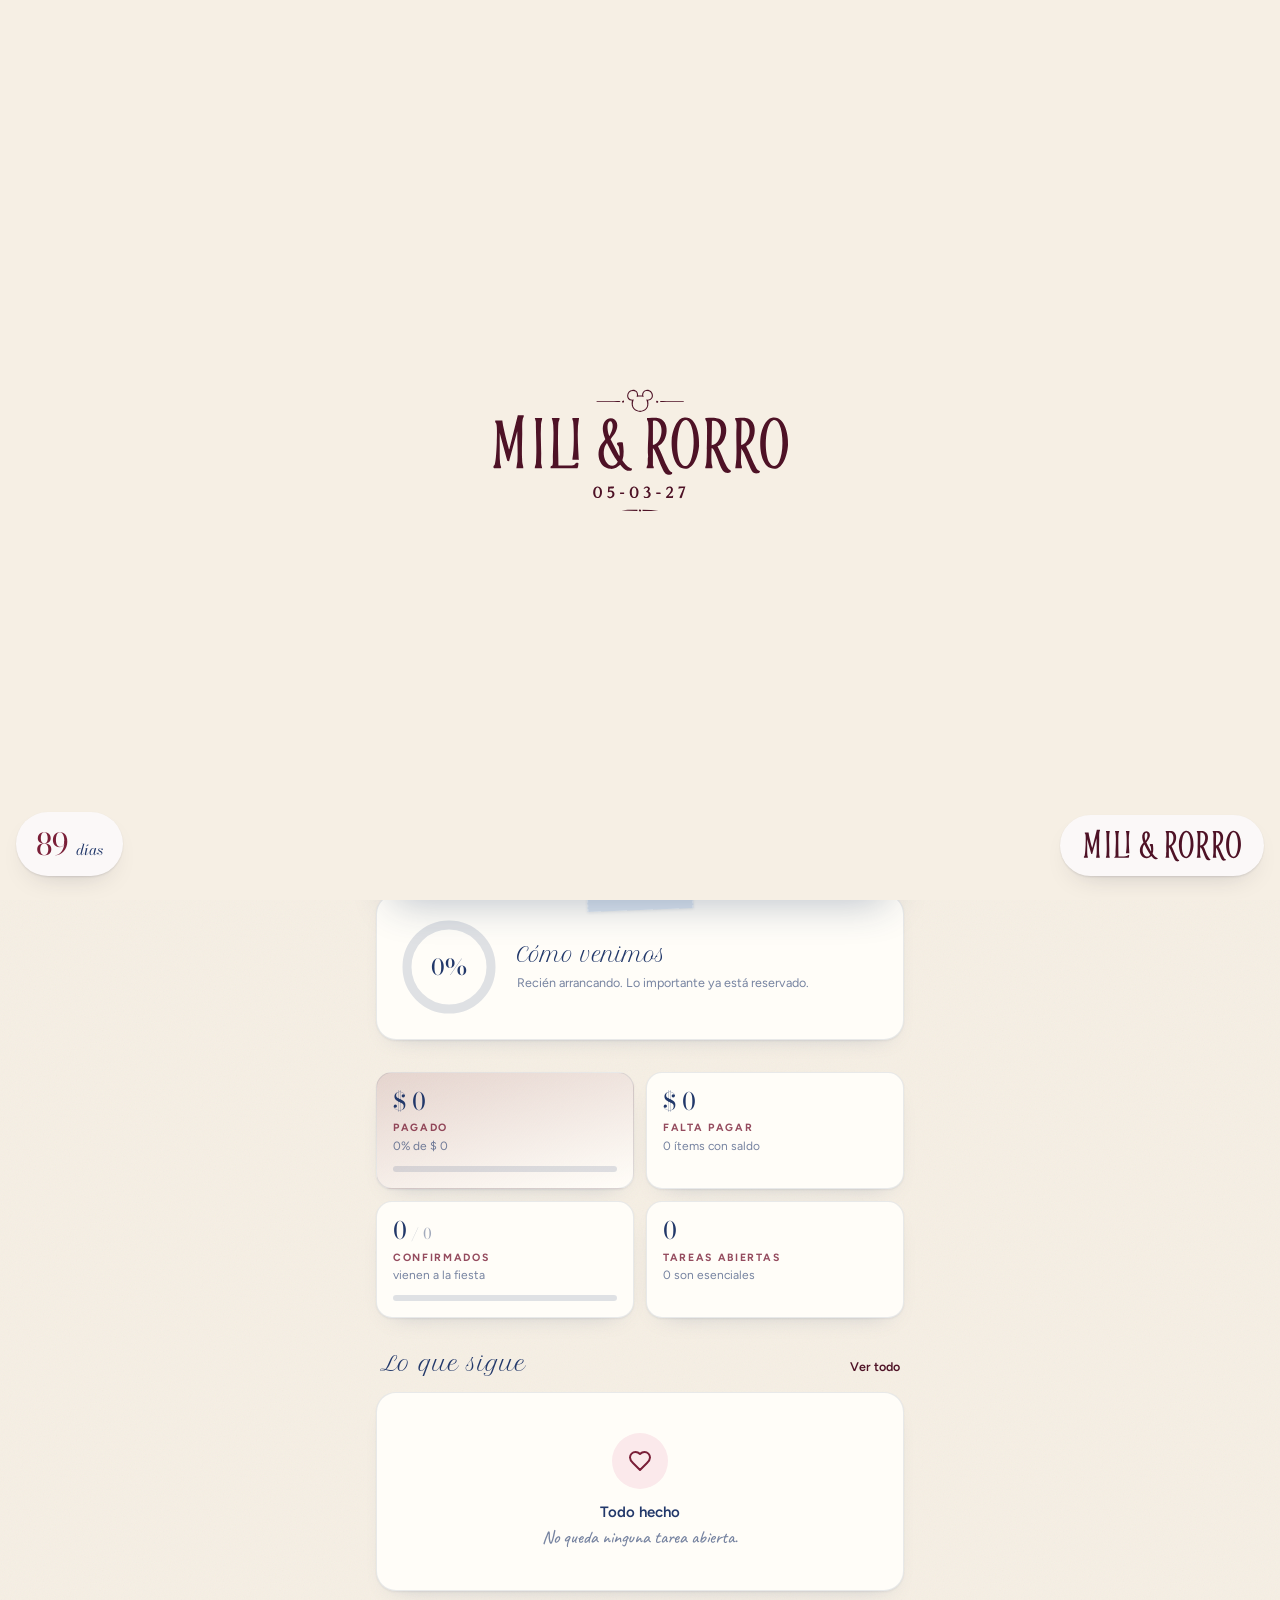
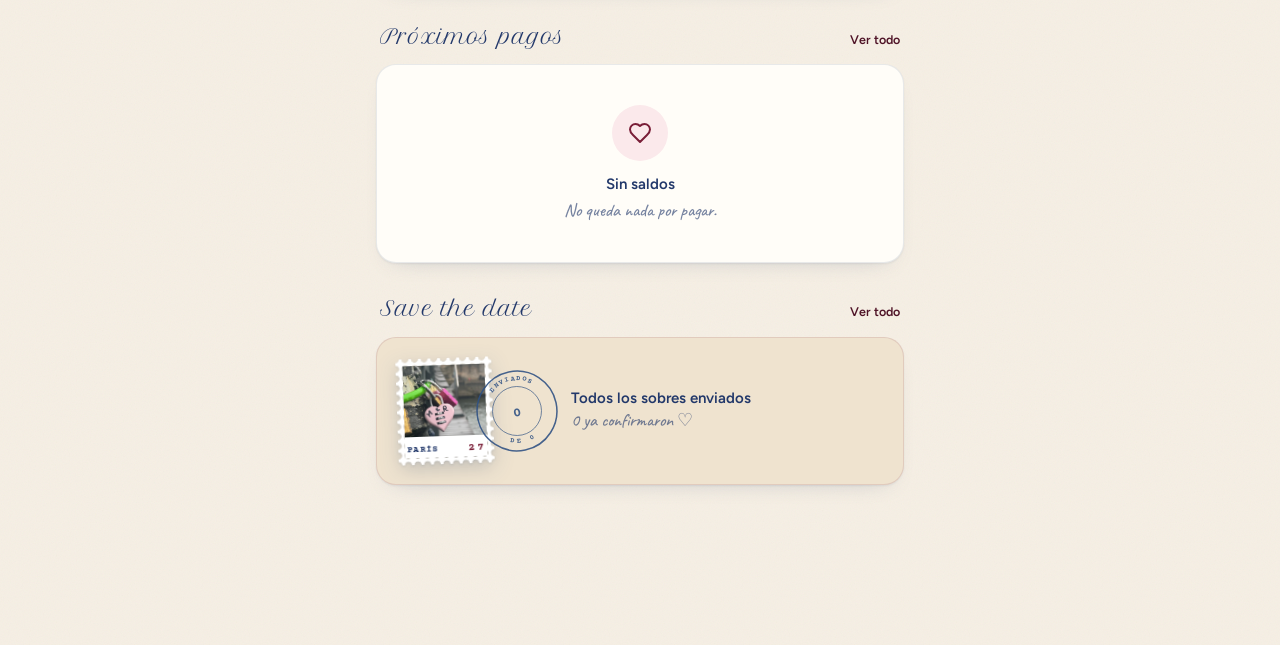
==== index.html @ ecfda212 "Rediseño con el design system "Par Avion" y plan de pagos más claro Diseño: - Una sola hoja de estil" ====
<!DOCTYPE html>
<html lang="es-AR">
<head>
<meta charset="utf-8">
<meta name="viewport" content="width=device-width, initial-scale=1, viewport-fit=cover, maximum-scale=1, user-scalable=no">
<link rel="icon" href="icon.svg" type="image/svg+xml">
<meta name="ext-resource-dependency" content="icon-180.png" data-resource-id="icon180" />
<meta name="ext-resource-dependency" content="icon-192.png" data-resource-id="icon192" />
<meta name="ext-resource-dependency" content="icon-512.png" data-resource-id="icon512" />
<script>/* iOS ignora los data URI en apple-touch-icon: lo enlazamos como archivo real */
(function(){
  var R=(window.__resources||{});
  [R.icon180||'icon-180.png',R.icon192||'icon-192.png',R.icon512||'icon-512.png'].forEach(function(f,i){
    var l=document.createElement('link');
    l.rel='apple-touch-icon';
    if(i)l.setAttribute('sizes',i===1?'192x192':'512x512');else l.setAttribute('sizes','180x180');
    l.href=f;
    document.head.appendChild(l);
  });
})();</script>
<link rel="manifest" href='data:application/manifest+json,%7B%22name%22%3A%22Mili%20y%20Rorro%22%2C%22short_name%22%3A%22Mili%20y%20Rorro%22%2C%22display%22%3A%22standalone%22%2C%22background_color%22%3A%22%23f6efe4%22%2C%22theme_color%22%3A%22%23f6efe4%22%2C%22start_url%22%3A%22.%2F%22%2C%22icons%22%3A%5B%7B%22src%22%3A%22icon-192.png%22%2C%22sizes%22%3A%22192x192%22%2C%22type%22%3A%22image%2Fpng%22%7D%2C%7B%22src%22%3A%22icon-512.png%22%2C%22sizes%22%3A%22512x512%22%2C%22type%22%3A%22image%2Fpng%22%7D%2C%7B%22src%22%3A%22icon-512.png%22%2C%22sizes%22%3A%22512x512%22%2C%22type%22%3A%22image%2Fpng%22%2C%22purpose%22%3A%22maskable%22%7D%5D%7D'>
<meta name="apple-mobile-web-app-capable" content="yes">
<meta name="apple-mobile-web-app-status-bar-style" content="default">
<meta name="apple-mobile-web-app-title" content="Mili y Rorro">
<script defer src="vendor/firebase-app-compat.js"></script>
<script defer src="vendor/firebase-auth-compat.js"></script>
<script defer src="vendor/firebase-firestore-compat.js"></script>
<meta name="theme-color" content="#f6efe4">
<link rel="preconnect" href="https://fonts.googleapis.com">
<link rel="preconnect" href="https://fonts.gstatic.com" crossorigin>
<link href="https://fonts.googleapis.com/css2?family=Bodoni+Moda:ital,opsz,wght@0,6..96,400..800;1,6..96,400..700&family=Caveat:wght@500;600;700&family=Courier+Prime:ital,wght@0,400;0,700;1,400&family=Figtree:wght@400;500;600;700;800&family=Petit+Formal+Script&display=swap" rel="stylesheet">
<template id="__bundler_thumbnail" data-bg-color="#7a1f38">
  <svg viewBox="0 0 512 512" xmlns="http://www.w3.org/2000/svg"><circle cx="256" cy="256" r="256" fill="#7a1f38"/><text x="256" y="300" font-family="Georgia,serif" font-size="150" fill="#f3edef" text-anchor="middle">M&amp;R</text></svg>
</template>
<title>Mili &amp; Rorro · 05-03-27</title>
<style>
/* ═══════════ Mili & Rorro · design system "Par Avion" ═══════════
   Tokens tal cual del design system (tokens/colors, typography, spacing, textures). */
:root{
  --vino-950:#33091a;--vino-900:#4e1226;--vino-800:#651a30;--vino-700:#7a1f38;--vino-600:#8f3049;--vino-500:#9e4a63;--vino-300:#c98a9b;--vino-100:#f1dde2;
  --tinta-950:#101c38;--tinta-900:#182a52;--tinta-800:#22386a;--tinta-700:#2f5183;--tinta-600:#3d5c96;--tinta-400:#6f86b3;
  --celeste-500:#8ea7c8;--celeste-400:#a9bdd8;--celeste-300:#cddcec;--celeste-100:#eaf1f9;
  --rubor-500:#d9919d;--rubor-400:#e6aab3;--rubor-300:#f0c8cd;--rubor-100:#fbe9eb;
  --papel-0:#ffffff;--papel-50:#fffdf8;--papel-100:#fdf6e9;--papel-200:#f6efe4;--papel-300:#f2e9db;--papel-400:#e8dcc8;--papel-600:#cbb99c;
  --ink-100:#22386a;--ink-80:rgba(34,56,106,.82);--ink-60:rgba(34,56,106,.62);--ink-40:rgba(34,56,106,.42);
  --ink-14:rgba(34,56,106,.14);--ink-08:rgba(34,56,106,.08);--ink-04:rgba(34,56,106,.04);
  --vino-a12:rgba(122,31,56,.12);--vino-a20:rgba(122,31,56,.20);--vino-a30:rgba(122,31,56,.30);

  --bg-app:var(--papel-200);--surface-card:var(--papel-50);--surface-sunken:var(--papel-300);--surface-paper:var(--papel-100);--surface-envelope:#efe3cf;
  --text-strong:var(--ink-100);--text-body:var(--ink-80);--text-muted:var(--ink-60);--text-faint:var(--ink-40);
  --border-hair:var(--ink-08);--border-soft:var(--ink-14);--border-card:rgba(31,58,99,.10);
  --accent:var(--vino-700);--accent-press:var(--vino-800);--accent-ink:var(--vino-900);--accent-soft:var(--vino-a12);--accent-line:var(--vino-a30);
  --focus-ring:0 0 0 3px var(--vino-a20);
  --status-done:var(--tinta-600);--status-done-soft:rgba(61,92,150,.14);
  --status-warn:var(--vino-500);--status-warn-soft:var(--rubor-100);
  --mili:var(--vino-700);--mili-soft:var(--rubor-100);--ro:var(--tinta-700);--ro-soft:var(--celeste-100);
  --tape-blue:rgba(205,220,236,.72);--tape-pink:rgba(240,200,205,.72);

  --font-display:'Bodoni Moda','Playfair Display',Georgia,serif;
  --font-script:'Petit Formal Script','Bodoni Moda',serif;
  --font-hand:'Caveat','Segoe Script',cursive;
  --font-sans:'Figtree',-apple-system,BlinkMacSystemFont,'Segoe UI',sans-serif;
  --font-post:'Courier Prime','Courier New',ui-monospace,monospace;
  --fs-label:10.5px;--ls-label:.16em;

  --radius-md:14px;--radius-lg:20px;--radius-sheet:28px;
  --shadow-card:0 1px 2px rgba(31,58,99,.07),0 10px 24px -18px rgba(31,58,99,.35);
  --shadow-lift:0 8px 24px rgba(31,58,99,.12);
  --shadow-sheet:0 16px 40px -14px rgba(31,58,99,.32);
  --shadow-cta:0 6px 16px -10px rgba(122,31,56,.8);
  --shadow-seal:inset 0 -3px 6px rgba(0,0,0,.28),inset 0 3px 5px rgba(255,255,255,.18),0 4px 10px -3px rgba(51,9,26,.55);
  --ease-out:cubic-bezier(.2,.8,.3,1);--ease-sheet:cubic-bezier(.2,.9,.3,1);--ease-stamp:cubic-bezier(.3,1.6,.5,1);
  --blur-bar:saturate(180%) blur(14px);
  --nav:64px;

  --tex-grain:url("[data-uri]");
  --tex-airmail:repeating-linear-gradient(-45deg,var(--vino-700) 0 9px,transparent 9px 16px,var(--tinta-800) 16px 25px,transparent 25px 32px);
  --mask-perf:radial-gradient(circle at 5px 5px,transparent 3.3px,#000 3.7px) -5px -5px/10px 10px round,linear-gradient(#000 0 0) content-box;
  --mask-ticket:radial-gradient(circle at 0 50%,transparent 10px,#000 10.5px) left/51% 100% no-repeat,radial-gradient(circle at 100% 50%,transparent 10px,#000 10.5px) right/51% 100% no-repeat;
  --tex-ruled:repeating-linear-gradient(180deg,transparent 0 27px,rgba(47,81,131,.12) 27px 28px);
}

/* ── Base ── */
*{box-sizing:border-box;-webkit-tap-highlight-color:transparent}
html{-webkit-text-size-adjust:100%;touch-action:manipulation}
body{margin:0;background:var(--bg-app) var(--tex-grain);color:var(--text-strong);font:400 15px/1.47 var(--font-sans);-webkit-font-smoothing:antialiased;overscroll-behavior-y:none}
button,input,select,textarea{font:inherit;color:inherit}
button{border:0;background:none;cursor:pointer;padding:0}
input,select,textarea{-webkit-appearance:none;appearance:none}
input[type=search]::-webkit-search-decoration{-webkit-appearance:none}
a{color:var(--accent-ink);text-decoration-color:var(--accent-line);text-underline-offset:3px}
::selection{background:var(--rubor-300)}
h1,h2,h3{margin:0;font-weight:400}
@keyframes mr-rise{from{opacity:0;transform:translateY(8px)}}
@keyframes mr-pulse{50%{opacity:.25}}
@keyframes mr-stamp-in{0%{opacity:0;transform:scale(1.35) rotate(var(--rot,-8deg))}60%{opacity:1;transform:scale(.94) rotate(var(--rot,-8deg))}100%{opacity:1;transform:scale(1) rotate(var(--rot,-8deg))}}

/* ── Tipografía ── */
.t-title{font:400 21px/1.3 var(--font-script);color:var(--text-strong)}
.t-hero{font:400 40px/1.02 var(--font-display);font-variant-numeric:lining-nums tabular-nums}
.t-num{font:400 26px/1.1 var(--font-display);font-variant-numeric:lining-nums tabular-nums}
.t-cap{font-size:12.5px;line-height:1.45}
.t-hand{font:500 18px/1.3 var(--font-hand);color:var(--text-muted)}
.t-post{font:700 11px/1 var(--font-post);letter-spacing:.18em;text-transform:uppercase}
.muted{color:var(--text-muted)}
.muted2{color:var(--text-faint)}
.upper,.f > label{display:block;font:700 var(--fs-label)/1 var(--font-sans);letter-spacing:var(--ls-label);text-transform:uppercase;color:var(--accent);opacity:.8}

/* ── Barra superior ── */
header.top{position:sticky;top:0;z-index:30;background:rgba(246,239,228,.9);backdrop-filter:var(--blur-bar);-webkit-backdrop-filter:var(--blur-bar);border-bottom:1px solid var(--border-hair);padding-top:env(safe-area-inset-top)}
.top-in{display:flex;align-items:center;gap:10px;padding:10px 16px;max-width:560px;margin:0 auto;min-height:56px}
.mk{width:104px;height:22px;flex:none;color:var(--text-strong)}
.top-sub{font:700 10.5px/1 var(--font-post);letter-spacing:.14em;color:var(--text-faint);white-space:nowrap}
.cur{margin-left:auto;height:34px;padding:0 12px;border-radius:999px;background:var(--accent);color:#fff;font:700 12px/1 var(--font-sans);letter-spacing:.04em;white-space:nowrap;flex:none;transition:transform .15s ease}
.cur:active{transform:scale(.94)}
.sync{display:inline-flex;align-items:center;gap:7px;height:34px;padding:0 12px;border-radius:999px;border:1px solid var(--border-soft);background:var(--surface-card);font:500 12.5px/1 var(--font-sans);color:var(--text-muted);white-space:nowrap;flex:none}
.sync .dot{width:7px;height:7px;border-radius:50%;background:var(--text-faint);flex:none}
.sync .dot.on{background:var(--tinta-600)}.sync .dot.err{background:var(--vino-500)}
.sync .dot.busy{background:var(--accent);animation:mr-pulse 1.1s infinite}
@media(max-width:369px){.top-sub{display:none}}

/* ── Layout ── */
main{padding:16px 16px calc(var(--nav) + 96px + env(safe-area-inset-bottom));max-width:560px;margin:0 auto}
.screen{display:none}
.screen.on{display:block;animation:mr-rise .22s var(--ease-out)}
.sec{margin-top:32px}
.sec:first-child{margin-top:0}
.colgap{margin-top:32px}
.sec-h{display:flex;align-items:baseline;gap:12px;margin:0 4px 12px}
.sec-h .more{margin-left:auto;font:600 12.5px/1 var(--font-sans);color:var(--accent-ink);padding:6px 0}
.grid2{display:grid;grid-template-columns:1fr 1fr;gap:12px}
.stack{display:flex;flex-direction:column;gap:16px}

/* ── Barra de pestañas ── */
nav.bar{position:fixed;left:0;right:0;bottom:0;z-index:40;transform:translateZ(0);background:rgba(246,239,228,.94);backdrop-filter:var(--blur-bar);-webkit-backdrop-filter:var(--blur-bar);border-top:1px solid rgba(31,58,99,.09);padding-bottom:env(safe-area-inset-bottom)}
.bar-in{display:flex;max-width:560px;margin:0 auto}
.bar button{flex:1;height:var(--nav);display:flex;flex-direction:column;align-items:center;justify-content:center;gap:3px;position:relative;color:var(--text-faint);font:600 10.5px/1 var(--font-sans);letter-spacing:.04em;transition:color .18s}
.bar button svg{width:22px;height:22px;stroke-width:1.9}
.bar button.on{color:var(--accent)}
.bar button.on svg{stroke-width:2.2}
.bar button.on:before{content:"";position:absolute;top:0;left:50%;width:22px;height:3px;border-radius:0 0 3px 3px;transform:translateX(-50%);background:var(--accent)}
.bar .badge{position:absolute;top:8px;left:calc(50% + 8px);min-width:17px;height:17px;padding:0 4px;border-radius:999px;background:var(--accent);color:#fff;font:700 10px/17px var(--font-sans);letter-spacing:0;text-align:center}

/* ── Superficies ── */
.card{position:relative;background:var(--surface-card);border:1px solid var(--border-card);border-radius:var(--radius-lg);box-shadow:var(--shadow-card)}
.card.envelope{background:var(--surface-envelope);border-color:rgba(122,31,56,.12)}
.pad{padding:24px}.pad-s{padding:16px}
.tape:before{content:"";position:absolute;z-index:2;top:-11px;left:50%;width:104px;height:26px;transform:translateX(-50%) rotate(-2.2deg);background:var(--tape-blue);border-left:1px dashed rgba(255,255,255,.6);border-right:1px dashed rgba(255,255,255,.6);box-shadow:0 1px 3px rgba(31,58,99,.10)}
.tape.pink:before{background:var(--tape-pink)}

/* Borde Par Avion: una sola vez por pantalla, en lo que "se manda" */
.airmail{border-radius:18px;padding:7px;background:var(--tex-airmail),var(--papel-50);box-shadow:var(--shadow-card)}
.airmail > .in{border-radius:11px;background:var(--surface-card);overflow:hidden}

/* ── Hero del Inicio ── */
.hero{padding:26px 20px 22px;text-align:center;background:radial-gradient(closest-side at 50% 0%,rgba(240,200,205,.5),transparent)}
.logo{width:88%;max-width:320px;display:block;margin:0 auto;color:var(--text-strong)}
.cd{margin-top:20px;display:flex;align-items:baseline;justify-content:center;gap:10px}
.cd b{font:400 64px/.92 var(--font-display);color:var(--accent);font-variant-numeric:lining-nums tabular-nums;letter-spacing:-.01em}
.cd .u{display:flex;flex-direction:column;gap:2px;text-align:left}
.cd .u i{font:italic 400 22px/1 var(--font-display);color:var(--text-strong)}
.cd .u span{font:400 13px/1.2 var(--font-sans);color:var(--text-muted)}
.hero .when{margin-top:10px;font:500 17px/1.3 var(--font-hand);color:var(--text-muted)}

/* ── Fotos ── */
.polaroid{margin:0;background:#fff;border:1px solid var(--border-card);border-radius:var(--radius-lg);box-shadow:var(--shadow-lift);padding:10px 10px 0;transform:rotate(-1.2deg)}
.polaroid img{display:block;width:100%;aspect-ratio:4/3;object-fit:cover;object-position:26% 42%;border-radius:12px;filter:saturate(.88) contrast(.97);background:var(--papel-100)}
.polaroid figcaption{font:500 17px/1.25 var(--font-hand);color:var(--text-muted);text-align:center;padding:10px 8px 13px}
.polaroid.full{transform:rotate(-1.6deg)}
.polaroid.full img{aspect-ratio:3/4;object-position:center}
.polaroid.full figcaption{font-size:15px;padding:8px 6px 10px}
.photostat{position:relative;border-radius:var(--radius-lg);overflow:hidden;min-height:220px;display:flex;box-shadow:var(--shadow-lift);border:1px solid var(--border-card)}
.photostat img{position:absolute;inset:0;width:100%;height:100%;object-fit:cover;object-position:28% 62%;filter:saturate(.9)}
.photostat:before{content:"";position:absolute;inset:0;background:radial-gradient(120% 95% at 100% 82%,rgba(12,16,28,.6) 0%,rgba(12,16,28,.3) 42%,rgba(12,16,28,0) 72%),linear-gradient(100deg,rgba(20,26,40,0) 26%,rgba(20,26,40,.42) 46%,rgba(20,26,40,.76) 68%,rgba(20,26,40,.88) 100%)}
.photostat .ov{position:relative;margin-left:auto;width:min(60%,270px);padding:20px 18px;align-self:flex-end;text-align:right;color:#fff;text-shadow:0 1px 8px rgba(0,0,0,.45)}
.photostat .ov .upper{color:rgba(255,255,255,.82);opacity:1}
.photostat .ov .v{font:400 34px/1.05 var(--font-display);margin-top:6px;font-variant-numeric:lining-nums tabular-nums}
.photostat .ov .s{font:400 12.5px/1.35 var(--font-sans);color:rgba(255,255,255,.9);margin-top:3px}
.photostat .meter{background:rgba(255,255,255,.28)}
.photostat .meter i{background:#fff}
.photostat.tall{min-height:300px}
.photostat.tall img{object-position:34% 62%}

/* Estampilla: foto con perforado */
.stamp{margin:0;display:inline-block;transform:rotate(var(--tilt,-2deg));filter:drop-shadow(0 1px 1px rgba(31,58,99,.10)) drop-shadow(0 6px 10px rgba(31,58,99,.22))}
.stamp > div{background:var(--papel-0);padding:7px;-webkit-mask:var(--mask-perf);mask:var(--mask-perf)}
.stamp .ph{background:var(--papel-300) center/cover no-repeat;display:flex;align-items:center;justify-content:center;color:var(--text-faint)}
.stamp figcaption{display:flex;justify-content:space-between;align-items:baseline;gap:6px;padding:7px 2px 3px;font:700 9px/1 var(--font-post);letter-spacing:.14em;text-transform:uppercase;color:var(--tinta-800)}
.stamp figcaption span{overflow:hidden;text-overflow:ellipsis;white-space:nowrap}
.stamp figcaption b{color:var(--accent);font-size:11px}

/* Matasellos */
.pmark{display:block;opacity:.88;transform:rotate(var(--rot,-12deg))}
.pmark text{font-family:var(--font-post);font-weight:700}
.rsvp{width:44px;height:44px;flex:none;display:flex;align-items:center;justify-content:center;border-radius:999px}
.rsvp .pmark{width:44px;height:44px}
.rsvp.off .pmark{opacity:.3}
.rsvp.on .pmark{animation:mr-stamp-in .42s var(--ease-stamp) both}
.rsvp.still .pmark{animation:none}

/* Lacre */
.seal{width:42px;height:42px;flex:none;border-radius:47% 53% 50% 50%/52% 47% 53% 48%;background:radial-gradient(circle at 36% 30%,var(--vino-600),var(--vino-800) 58%,var(--vino-950));box-shadow:var(--shadow-seal);display:flex;align-items:center;justify-content:center;position:relative;transform:rotate(-6deg);--rot:-6deg;animation:mr-stamp-in .42s var(--ease-stamp) both}
.seal:before{content:"";position:absolute;inset:5px;border-radius:50%;border:1.5px solid rgba(255,255,255,.16);box-shadow:inset 0 1px 2px rgba(0,0,0,.25)}
.seal span{position:relative;font:italic 500 13px/1 var(--font-display);color:rgba(255,240,240,.9);text-shadow:0 -1px 0 rgba(0,0,0,.35)}

/* ── Progreso ── */
.ring-row{display:flex;align-items:center;gap:20px}
.ring{width:96px;height:96px;flex:none;position:relative}
.ring svg{transform:rotate(-90deg);display:block}
.ring circle{fill:none;stroke-width:9;stroke-linecap:round}
.ring .bgc{stroke:var(--border-soft)}
.ring .fgc{stroke:var(--accent);transition:stroke-dashoffset .8s var(--ease-out)}
.ring .val{position:absolute;inset:0;display:flex;align-items:center;justify-content:center;font:400 22px/1 var(--font-display)}
.meter{height:6px;border-radius:99px;background:var(--border-soft);overflow:hidden;margin-top:12px}
.meter i{display:block;height:100%;border-radius:99px;background:var(--accent);transition:width .7s var(--ease-out)}
.meter i.ok,.meter i.ink{background:var(--tinta-700)}

/* Indicadores */
.tile{background:var(--surface-card);border:1px solid var(--border-card);border-radius:16px;padding:16px;box-shadow:var(--shadow-card)}
.tile.gold{background:linear-gradient(165deg,var(--vino-a12),var(--surface-card))}
.tile .v{font:400 24px/1.1 var(--font-display);font-variant-numeric:lining-nums tabular-nums;color:var(--text-strong)}
.tile .v small{font-size:15px;color:var(--text-faint)}
.tile .l{font:700 var(--fs-label)/1 var(--font-sans);letter-spacing:var(--ls-label);text-transform:uppercase;color:var(--accent);opacity:.8;margin-top:8px}
.tile .s{font:400 12px/1.35 var(--font-sans);color:var(--text-muted);margin-top:4px}

/* ── Listas ── */
.list{background:var(--surface-card);border:1px solid var(--border-card);border-radius:var(--radius-lg);box-shadow:var(--shadow-card);overflow:hidden}
.item{display:flex;align-items:center;gap:12px;padding:14px 16px;min-height:60px;width:100%;text-align:left;transition:background .15s}
.item + .item,.list > .gdiv + .item{border-top:1px solid var(--border-hair)}
button.item:active,.item > .main:active{background:var(--surface-sunken)}
.item .main{flex:1;min-width:0;display:flex;flex-direction:column;align-items:flex-start;gap:3px;text-align:left}
.item .nm{display:block;font:500 15px/1.3 var(--font-sans);color:var(--text-strong)}
.item .sb{display:block;max-width:100%;font:400 12.5px/1.35 var(--font-sans);color:var(--text-muted);overflow:hidden;text-overflow:ellipsis;white-space:nowrap}
.item .rt{text-align:right;flex:none;display:flex;flex-direction:column;gap:2px}
.item .rt .a{display:block;font:500 15px/1.2 var(--font-display);font-variant-numeric:lining-nums tabular-nums;color:var(--text-strong)}
.item .rt .b{display:block;font:400 11.5px/1.2 var(--font-sans);color:var(--text-faint)}
.item .rt .b.warn{color:var(--status-warn);font-weight:600}
.chev{color:var(--text-faint);flex:none;width:18px;height:18px}
.item .pay{height:34px;padding:0 12px;font-size:13px;flex:none}
.gdiv{padding:14px 16px 8px;font:700 var(--fs-label)/1 var(--font-sans);letter-spacing:var(--ls-label);text-transform:uppercase;color:var(--text-faint);background:var(--surface-sunken);border-top:1px solid var(--border-hair)}
.gdiv.warn{color:var(--status-warn)}
.warn{color:var(--status-warn)}

/* Tareas como fichas de papel, teñidas por sección */
.list.cards{background:none;border:0;box-shadow:none;overflow:visible;display:flex;flex-direction:column;gap:10px}
.list.cards .item{border-radius:16px;border:1px solid var(--border-card);box-shadow:var(--shadow-card);background:var(--surface-card);align-items:flex-start;padding:14px 14px 14px 16px}
.list.cards .item + .item{border-top:1px solid var(--border-card)}
.list.cards .item .check{margin-top:1px}
.list.cards .gdiv{background:none;border:0;padding:16px 4px 2px}
.list.cards .item[data-sec="Esenciales"]{background:var(--rubor-100);border-color:rgba(122,31,56,.10)}
.list.cards .item[data-sec="Extras"]{background:var(--celeste-100);border-color:rgba(47,81,131,.10)}
.list.cards .item[data-sec="Cotillón"]{background:var(--surface-envelope);border-color:rgba(122,31,56,.12)}
.list.cards .item[data-sec="Iglesia"]{background:var(--surface-paper)}
.item.done{opacity:.62}
.item.done .nm{text-decoration:line-through;text-decoration-color:var(--accent-line)}
.meta{display:flex;flex-wrap:wrap;align-items:center;gap:4px 12px;margin-top:3px}
.meta .dt{display:inline-flex;align-items:center;gap:5px;font:700 11px/1 var(--font-post);letter-spacing:.12em;text-transform:uppercase;color:var(--tinta-700)}
.meta .dt.warn{color:var(--status-warn)}
.meta .dt svg{width:13px;height:13px}
.tmoney{display:inline-flex;align-items:center;gap:4px;font:600 11.5px/1 var(--font-sans);color:var(--accent-ink);white-space:nowrap}
.meta .mut{font:400 12.5px/1.3 var(--font-sans);color:var(--text-muted)}

/* ── Controles ── */
.seg{display:flex;background:rgba(122,31,56,.07);border-radius:999px;padding:3px;gap:3px}
.seg button{flex:1;height:38px;border-radius:999px;font:600 13.5px/1 var(--font-sans);color:var(--text-muted);display:inline-flex;align-items:center;justify-content:center;gap:6px;transition:all .22s}
.seg button.on{background:var(--surface-card);color:var(--accent);box-shadow:0 1px 3px rgba(34,56,106,.10)}
.segb{display:none;font:700 10.5px/1 var(--font-sans);padding:3px 6px;border-radius:999px;background:var(--accent-soft);color:var(--accent-ink)}
.segb:not([hidden]){display:inline-block}
.chips{display:flex;gap:8px;overflow-x:auto;padding:2px 0;scrollbar-width:none;-webkit-overflow-scrolling:touch}
.chips::-webkit-scrollbar{display:none}
.chip{flex:none;height:34px;padding:0 14px;border-radius:999px;border:1px solid rgba(122,31,56,.18);background:var(--surface-card);font:500 13px/1 var(--font-sans);color:var(--text-muted);display:inline-flex;align-items:center;gap:6px;transition:all .15s}
.chip b{font-weight:600;font-size:11.5px;color:var(--text-faint)}
.chip.on{background:var(--accent);border-color:var(--accent);color:#fff}
.chip.on b{color:rgba(255,255,255,.65)}
/* Botón de ícono (IconButton) */
.ib{width:38px;height:38px;flex:none;border-radius:999px;display:inline-flex;align-items:center;justify-content:center;background:var(--surface-card);color:var(--text-muted);border:1px solid var(--border-soft);transition:transform .15s ease,background .15s}
.ib:active{transform:scale(.92)}
.ib svg{width:18px;height:18px;stroke-width:2}
.ib.tint{background:var(--ink-08);border-color:transparent}
.ib.on{background:var(--status-done-soft);border-color:transparent;color:var(--status-done)}
.ib.quiet{background:none;border:0}
.tap{min-width:44px;min-height:44px;display:inline-flex;align-items:center;justify-content:center}
.check{width:28px;height:28px;flex:none;border-radius:9px;border:1.5px solid rgba(31,58,99,.22);background:var(--surface-card);display:flex;align-items:center;justify-content:center;color:transparent;transition:all .22s var(--ease-out)}
.check svg{width:16px;height:16px;stroke-width:3}
.check.on{background:var(--accent);border-color:var(--accent);color:#fff;transform:scale(1.04)}
/* Estados (Badge) y de quién es (Tag) */
.st{display:inline-flex;align-items:center;height:20px;padding:0 8px;border-radius:999px;font:700 10.5px/1 var(--font-sans);letter-spacing:.03em;white-space:nowrap;vertical-align:1px}
.st.pend{background:var(--ink-08);color:var(--text-muted)}
.st.res{background:var(--vino-a12);color:var(--vino-900)}
.st.sen{background:var(--rubor-100);color:var(--vino-500)}
.st.pago{background:var(--status-done-soft);color:var(--status-done)}
.tag{display:inline-flex;align-items:center;justify-content:center;height:20px;padding:0 9px;border-radius:999px;font:700 10.5px/1 var(--font-sans);letter-spacing:.04em;background:var(--ink-08);color:var(--text-muted);flex:none;vertical-align:1px}
.tag.ro{background:var(--ro-soft);color:var(--ro)}
.tag.mi{background:var(--mili-soft);color:var(--mili)}
.tag.amb{background:var(--papel-300);color:var(--text-body)}
.tag.round{height:26px;min-width:26px;padding:0;font-size:10px}
.legend{display:flex;gap:16px;align-items:center;justify-content:flex-end;margin:0 6px 8px;font:400 11.5px/1 var(--font-sans);color:var(--text-faint)}
.legend span{display:inline-flex;align-items:center;gap:5px}
.legend svg{width:14px;height:14px}

/* Campos */
.search{position:relative}
.search svg{position:absolute;left:14px;top:13px;width:18px;height:18px;color:var(--text-faint);stroke-width:2}
.inp{width:100%;height:44px;border:1px solid var(--border-soft);background:var(--surface-card);border-radius:999px;padding:0 18px;font:400 15px/1.2 var(--font-sans);color:var(--text-strong);outline:none;transition:border-color .15s,box-shadow .15s}
.inp::placeholder{color:var(--text-faint)}
.search .inp{padding-left:42px}
textarea.inp{height:auto;min-height:84px;padding:12px 18px;resize:vertical;line-height:1.45;border-radius:20px}
select.inp{background:var(--surface-card) url("data:image/svg+xml;utf8,<svg xmlns='http://www.w3.org/2000/svg' viewBox='0 0 24 24' fill='none' stroke='%2322386a' stroke-opacity='.62' stroke-width='2' stroke-linecap='round'><path d='m6 9 6 6 6-6'/></svg>") no-repeat right 14px center/18px;padding-right:40px}
.inp:focus{border-color:var(--accent);box-shadow:var(--focus-ring)}
.f{margin-bottom:16px}
.f > label{margin-bottom:7px}
.f2{display:grid;grid-template-columns:minmax(0,1fr) minmax(0,1fr);gap:12px}
.inp{min-width:0}
input[type=date].inp{padding-right:10px}
.switch{display:flex;align-items:center;gap:12px;width:100%;padding:14px 16px;background:var(--surface-card);border:1px solid var(--border-hair);border-radius:14px;font:600 15px/1.3 var(--font-sans);text-align:left}
.switch .sw{width:46px;height:28px;border-radius:99px;background:var(--border-soft);position:relative;transition:background .22s;flex:none}
.switch .sw:after{content:"";position:absolute;top:3px;left:3px;width:22px;height:22px;border-radius:50%;background:#fff;box-shadow:0 1px 3px rgba(0,0,0,.2);transition:transform .22s var(--ease-out)}
.switch.on .sw{background:var(--tinta-600)}
.switch.on .sw:after{transform:translateX(18px)}
/* Estado dentro de una ficha: dos opciones claras en vez de botones-interruptor */
.opt{flex:1;height:44px;border-radius:999px;border:1px solid var(--border-soft);background:var(--surface-card);font:600 13.5px/1 var(--font-sans);color:var(--text-muted);display:inline-flex;align-items:center;justify-content:center;gap:7px;transition:all .15s}
.opt svg{width:16px;height:16px;stroke-width:2.4}
.opt.on{background:var(--status-done-soft);border-color:transparent;color:var(--status-done)}
.opt.on.v{background:var(--accent-soft);color:var(--accent-ink)}
.opts{display:flex;gap:10px}

/* Botones */
.btn{height:50px;padding:0 22px;border-radius:999px;background:var(--accent);color:#fff;font:600 15px/1 var(--font-sans);letter-spacing:.005em;display:inline-flex;align-items:center;justify-content:center;gap:8px;box-shadow:var(--shadow-cta);transition:transform .15s ease,filter .15s ease}
.btn:active{transform:scale(.98);filter:brightness(.92)}
.btn svg{width:18px;height:18px;stroke-width:2}
.btn.ghost{background:transparent;color:var(--accent);border:1.5px solid var(--accent);box-shadow:none}
.btn.ghost:active{filter:none;background:var(--accent-soft)}
.btn.danger{background:transparent;color:var(--vino-500);border:1px solid var(--border-soft);box-shadow:none}
.btn.sm{height:40px;padding:0 16px;font-size:13.5px}
.btn.block{width:100%}
.btn[disabled]{opacity:.42}
.fab{position:fixed;right:16px;bottom:calc(var(--nav) + 16px + env(safe-area-inset-bottom));z-index:35;width:56px;height:56px;border-radius:999px;background:var(--accent);color:#fff;display:flex;align-items:center;justify-content:center;box-shadow:0 10px 26px -10px rgba(122,31,56,.8);transition:transform .15s ease}
.fab:active{transform:scale(.94)}
.fab svg{width:24px;height:24px;stroke-width:2}
.fab .fab-ic{display:flex}
.fab .fab-plus{position:absolute;right:-2px;top:-2px;width:22px;height:22px;border-radius:50%;background:#fff;color:var(--accent);display:none;align-items:center;justify-content:center;box-shadow:0 1px 4px rgba(34,56,106,.3)}
.fab .fab-plus svg{width:12px;height:12px;stroke-width:3}
.fab.combo .fab-plus{display:flex}
.addmenu{display:flex;flex-direction:column;gap:10px}
.addopt{display:flex;align-items:center;gap:14px;width:100%;padding:14px 16px;background:var(--surface-card);border:1px solid var(--border-hair);border-radius:16px;box-shadow:var(--shadow-card);text-align:left;transition:transform .15s ease}
.addopt:active{transform:scale(.98)}
.addopt .aic{width:44px;height:44px;border-radius:999px;background:var(--rubor-100);color:var(--accent);display:flex;align-items:center;justify-content:center;flex:none}
.addopt .aic svg{width:21px;height:21px;stroke-width:2}
.addopt .anm{display:block;font-weight:600}
.addopt .asb{display:block;font-size:12.5px;color:var(--text-muted);margin-top:2px}

/* ── Hoja inferior (diálogo) con borde de sobre aéreo ── */
.scrim{position:fixed;inset:0;z-index:60;background:rgba(24,34,64,.44);opacity:0;pointer-events:none;transition:opacity .26s;display:flex;align-items:flex-end;justify-content:center}
.scrim.open{opacity:1;pointer-events:auto}
.sheet{background:var(--bg-app) var(--tex-grain);width:100%;max-width:520px;max-height:92vh;border-radius:var(--radius-sheet) var(--radius-sheet) 0 0;overflow:hidden;transform:translateY(100%);transition:transform .3s var(--ease-sheet);display:flex;flex-direction:column;box-shadow:var(--shadow-sheet);padding-bottom:env(safe-area-inset-bottom)}
.sheet:before{content:"";height:6px;flex:none;background:var(--tex-airmail);background-size:45px 45px}
.scrim.open .sheet{transform:none}
.grab{width:38px;height:4px;border-radius:99px;background:var(--border-soft);margin:10px auto 0;flex:none}
.sheet-h{padding:12px 20px 8px;display:flex;align-items:center;gap:12px;flex:none}
.sheet-h h3{font:400 22px/1.3 var(--font-script);color:var(--text-strong);min-width:0;overflow:hidden;text-overflow:ellipsis;white-space:nowrap}
.sheet-h .x{margin-left:auto;width:34px;height:34px;border-radius:50%;background:var(--ink-08);display:flex;align-items:center;justify-content:center;color:var(--text-muted);flex:none}
.sheet-b{padding:8px 20px 20px;overflow-y:auto;-webkit-overflow-scrolling:touch;flex:1}
.sheet-f{padding:12px 20px calc(16px + env(safe-area-inset-bottom));display:flex;gap:10px;flex:none;border-top:1px solid var(--border-hair)}
.sheet-f .btn{flex:1}

/* ── Notas a mano, sobre papel rayado ── */
.note{position:relative;background:var(--surface-paper) var(--tex-ruled);background-position:0 14px;border-radius:var(--radius-md);box-shadow:var(--shadow-card);padding:18px 18px 14px;font:500 19px/28px var(--font-hand);color:var(--text-body);transform:rotate(-.6deg)}
.note:before{content:"";position:absolute;top:-10px;left:50%;width:88px;height:22px;transform:translateX(-50%) rotate(-3deg);background:var(--tape-blue);border-left:1px dashed rgba(255,255,255,.7);border-right:1px dashed rgba(255,255,255,.7)}
.note.pink:before{background:var(--tape-pink)}
/* Aviso informativo dentro de fichas: sin cinta ni inclinación */
.hint{background:var(--surface-paper);border:1px solid var(--border-hair);border-radius:var(--radius-md);padding:12px 14px;font:400 13.5px/1.45 var(--font-sans);color:var(--text-body)}

/* ── Vacíos, avisos ── */
.empty{padding:40px 24px;text-align:center}
.empty .ic{width:56px;height:56px;margin:0 auto 14px;border-radius:50%;background:var(--rubor-100);color:var(--accent);display:flex;align-items:center;justify-content:center}
.empty .ic svg{width:24px;height:24px;stroke-width:2}
.empty p{margin:0 0 4px;font:600 15px/1.3 var(--font-sans);color:var(--text-strong)}
.empty small{display:block;font:500 18px/1.3 var(--font-hand);color:var(--text-muted)}
.hr{height:1px;background:var(--border-hair);margin:24px 0}
.toast{position:fixed;left:50%;bottom:calc(var(--nav) + 24px + env(safe-area-inset-bottom));transform:translate(-50%,16px);z-index:80;opacity:0;pointer-events:none;transition:opacity .3s var(--ease-out),transform .3s var(--ease-out);max-width:min(92vw,380px);
  display:flex;align-items:center;gap:10px;background:var(--accent);color:#fff;padding:12px 20px;border-radius:999px;font:500 13.5px/1.3 var(--font-sans);box-shadow:0 12px 30px -12px rgba(122,31,56,.7);text-align:center}
.toast.show{opacity:1;transform:translate(-50%,0)}
.toast.act.show{pointer-events:auto}
.toast.card{background:var(--surface-card);color:var(--text-strong);border:1px solid var(--border-card);border-radius:18px;padding:12px 10px 12px 14px;box-shadow:var(--shadow-sheet);text-align:left;width:min(92vw,380px)}
.toast .tx{flex:1;min-width:0}
.toast .tx b{display:block;font:700 15px/1.3 var(--font-sans)}
.toast .tx span{display:block;font:400 13.5px/1.35 var(--font-sans);color:var(--text-muted);overflow:hidden;text-overflow:ellipsis;white-space:nowrap}
.toast-a{flex:none;font:700 13px/1 var(--font-sans);padding:9px 12px;border-radius:999px;background:rgba(255,255,255,.18);color:#fff;white-space:nowrap}
.toast.card .toast-a{background:var(--accent-soft);color:var(--accent-ink)}

/* ── Día D: talones de entrada ── */
.tickets{display:flex;flex-direction:column;gap:10px}
.tk{filter:drop-shadow(0 1px 1px rgba(31,58,99,.08)) drop-shadow(0 6px 10px rgba(31,58,99,.12))}
.tk.past{opacity:.55}
.tk button{display:flex;align-items:stretch;width:100%;min-height:76px;text-align:left;background:var(--surface-card);-webkit-mask:var(--mask-ticket);mask:var(--mask-ticket);border-radius:6px}
.tk .h{width:86px;flex:none;display:flex;align-items:center;justify-content:center;padding-left:6px;margin:12px 0;font:700 18px/1 var(--font-post);color:var(--accent);font-variant-numeric:tabular-nums;background:repeating-linear-gradient(180deg,var(--border-soft) 0 5px,transparent 5px 10px) right center/1.5px 100% no-repeat}
.tk .b{flex:1;min-width:0;display:flex;flex-direction:column;justify-content:center;gap:3px;padding:12px 22px 12px 16px}
.tk .b b{font:600 15px/1.3 var(--font-sans);color:var(--text-strong)}
.tk .b span{font:400 12.5px/1.35 var(--font-sans);color:var(--text-muted)}
.tk.hl button{background:var(--accent)}
.tk.hl .h{color:#fff;background-image:repeating-linear-gradient(180deg,rgba(255,255,255,.35) 0 5px,transparent 5px 10px)}
.tk.hl .b b{color:#fff}.tk.hl .b span{color:rgba(255,255,255,.78)}

/* ── Ideas como estampillas ── */
.ideas-head{display:grid;grid-template-columns:1fr 1fr;gap:12px;align-items:stretch;margin-bottom:24px}
.ideas-head .card{display:flex;flex-direction:column;justify-content:center;padding:18px}
.ideas-grid{display:grid;grid-template-columns:1fr 1fr;gap:24px 12px}
.idea{display:flex;flex-direction:column;align-items:center;gap:8px;text-align:left}
.idea .stamp{width:100%;max-width:156px}
.idea .ittl{align-self:stretch;padding:0 4px;font:600 14px/1.25 var(--font-sans);color:var(--text-strong)}
.idea .isb{align-self:stretch;padding:0 4px;margin-top:-4px;font:500 16px/1.2 var(--font-hand);color:var(--text-muted);display:-webkit-box;-webkit-line-clamp:2;-webkit-box-orient:vertical;overflow:hidden}
.idea .isb.lk{font:600 12px/1.2 var(--font-sans);color:var(--accent-ink);margin-top:0}

/* ── Save the date (sobre) ── */
.std{display:flex;align-items:center;gap:8px;padding:20px}
.std .stamp{flex:none}
.std .pmark{margin-left:-26px;flex:none;position:relative;z-index:1}
.std .tx{flex:1;min-width:0;padding-left:4px}
.std .tx b{display:block;font:600 15px/1.3 var(--font-sans)}
.std .tx .t-hand{display:block;margin-top:1px}

/* ── Fotos y links adjuntos ── */
.fstrip{display:flex;gap:10px;flex-wrap:wrap}
.fthumb{width:74px;height:74px;border-radius:14px;background-size:cover;background-position:center;border:1px solid var(--border-hair);box-shadow:var(--shadow-card);flex:none}
.fadd{width:74px;height:74px;border-radius:14px;border:1.5px dashed var(--border-soft);color:var(--text-faint);display:flex;align-items:center;justify-content:center;background:var(--surface-card);flex:none}
.lrow{display:flex;gap:8px;flex-wrap:wrap}
.lpill{display:inline-flex;align-items:center;gap:6px;height:32px;padding:0 13px;border-radius:999px;background:var(--rubor-100);color:var(--accent-ink);font:600 12.5px/1 var(--font-sans);text-decoration:none;max-width:100%;overflow:hidden;text-overflow:ellipsis;white-space:nowrap}
.lpill svg{width:14px;height:14px;stroke-width:2;flex:none}
.viewer{position:fixed;inset:0;z-index:70;background:rgba(16,28,56,.88);display:flex;flex-direction:column;align-items:center;justify-content:center;gap:16px;padding:20px}
.viewer img{max-width:100%;max-height:70vh;border-radius:16px;box-shadow:var(--shadow-sheet)}
.viewer .vbar{display:flex;gap:10px}
.viewer .btn.ghost{background:var(--surface-card)}

/* ── Calendario ── */
.calhd{display:flex;align-items:center;gap:10px;padding:16px 16px 10px}
.calhd .mname{flex:1;text-align:center;font:400 22px/1.2 var(--font-script)}
.caldow{display:grid;grid-template-columns:repeat(7,1fr);padding:0 10px;gap:2px}
.caldow span{text-align:center;font:700 10.5px/1 var(--font-sans);letter-spacing:.06em;color:var(--text-faint);padding-bottom:6px}
.calgrid{display:grid;grid-template-columns:repeat(7,1fr);gap:2px;padding:0 10px 14px}
.cday{aspect-ratio:1;border-radius:14px;display:flex;flex-direction:column;align-items:center;justify-content:center;gap:3px;font:400 14px/1 var(--font-sans);color:var(--text-body);font-variant-numeric:tabular-nums;transition:background .15s}
.cday.out{opacity:.4}
.cday.today{box-shadow:inset 0 0 0 1.5px var(--border-soft)}
.cday.boda{background:var(--rubor-100);color:var(--accent-ink);font-weight:700}
.cday.sel{background:var(--accent);color:#fff;font-weight:700;box-shadow:none}
.cdots{display:flex;gap:3px;height:5px}
.cdots i{width:5px;height:5px;border-radius:50%;display:block;background:var(--accent)}
.cdots i.done{background:var(--tinta-600);opacity:.55}
.cdots i.pg{background:transparent;box-shadow:inset 0 0 0 1.5px var(--accent)}
.cday.sel .cdots i{background:#fff;opacity:1}
.cday.sel .cdots i.pg{background:transparent;box-shadow:inset 0 0 0 1.5px #fff}
.calleg{display:flex;gap:14px;justify-content:center;padding:0 16px 14px;font:400 11px/1 var(--font-sans);color:var(--text-faint)}
.calleg span{display:inline-flex;align-items:center;gap:5px}
.calleg i{width:5px;height:5px;border-radius:50%;display:block;background:var(--accent)}
.calleg i.done{background:var(--tinta-600);opacity:.55}
.calleg i.pg{background:transparent;box-shadow:inset 0 0 0 1.5px var(--accent)}
.calleg b{color:var(--accent);font-weight:400}
.calmonto{text-align:center;font:400 12.5px/1.3 var(--font-sans);color:var(--text-muted);padding:0 16px 12px;margin-top:-4px}
.calmonto b{font:400 15px var(--font-display);color:var(--accent-ink)}
.calsel{padding:14px 16px 16px;border-top:1px solid var(--border-hair);background:var(--surface-sunken)}
.calsel .h{font:700 12.5px/1.3 var(--font-sans);color:var(--text-body);margin-bottom:10px}
.callist{display:flex;flex-direction:column;gap:8px}
.calrow{display:flex;align-items:center;gap:10px;width:100%;background:var(--surface-card);border:1px solid var(--border-hair);border-radius:14px;padding:10px 12px;text-align:left}
.calrow .nm{flex:1;min-width:0;font:400 13.5px/1.3 var(--font-sans)}
.calrow .tg{flex:none;font:700 10px/1 var(--font-sans);letter-spacing:.04em;text-transform:uppercase;color:var(--text-faint)}
.calrow .check{width:22px;height:22px;border-radius:7px}
.calrow .check svg{width:13px;height:13px}
.calempty{font:500 17px/1.3 var(--font-hand);color:var(--text-muted);margin-bottom:10px}
/* Mes a mes */
.mrow{display:flex;align-items:center;gap:12px;padding:12px 16px;border-bottom:1px solid var(--border-hair)}
.mrow:last-child{border-bottom:0}
.mrow.past{opacity:.55}
.mrow.tot{background:var(--surface-sunken)}
.mrow .mn{flex:1;min-width:0;font:500 13.5px/1.3 var(--font-sans)}
.mrow .mn span{display:block;font:400 11.5px/1.3 var(--font-sans);color:var(--text-faint);margin-top:2px}
.mrow .mv{font:400 15px/1 var(--font-display);font-variant-numeric:lining-nums tabular-nums}
.mbar{height:5px;width:56px;flex:none;border-radius:999px;background:var(--rubor-100);overflow:hidden}
.mbar i{display:block;height:100%;background:var(--accent);border-radius:999px}

/* ── Plan de pagos dentro de un gasto ── */
.plan{display:flex;flex-direction:column;gap:10px;margin-bottom:10px}
.cuota{background:var(--surface-card);border:1px solid var(--border-card);border-radius:16px;padding:8px 10px 10px 14px;box-shadow:var(--shadow-card)}
.cuota.paid{background:var(--status-done-soft);border-color:transparent;box-shadow:none}
.cuota.late{border-color:var(--rubor-400)}
.cq-h{display:flex;align-items:center;justify-content:space-between;min-height:30px;color:var(--text-muted)}
.cuota.paid .cq-h{color:var(--status-done)}
.cuota.late .cq-h{color:var(--status-warn)}
.cq-h .px{width:30px;height:30px;flex:none;border-radius:999px;color:var(--text-faint);display:flex;align-items:center;justify-content:center}
.planrow{display:flex;align-items:center;gap:8px;margin:4px 0 10px}
.planrow .inp{height:44px;padding:0 14px;font-size:15px}
.planrow .pf{flex:1.2;min-width:0}
.planrow .pm{flex:1;min-width:0}
.paybtn{width:100%;height:44px;border-radius:999px;display:flex;align-items:center;justify-content:center;gap:8px;font:600 14px/1 var(--font-sans);color:var(--accent);border:1.5px solid var(--accent);background:transparent;transition:transform .15s ease,background .15s}
.paybtn:active{transform:scale(.98)}
.paybtn.on{background:var(--tinta-600);border-color:var(--tinta-600);color:#fff}
.split{margin:4px 0 12px}
.split > span{display:block;font:500 17px/1.3 var(--font-hand);color:var(--text-muted);margin:0 2px 8px}
.plantot{display:flex;justify-content:space-between;font:400 12.5px/1.3 var(--font-sans);color:var(--text-muted);padding:2px 4px 12px}
.plantot b{color:var(--text-strong);font-weight:700}
.costbox{background:var(--surface-sunken);border:1px solid var(--border-hair);border-radius:16px;padding:14px 14px 4px;margin-bottom:14px}
.costsum{display:flex;align-items:baseline;gap:8px;padding:0 2px 12px;font:400 12.5px/1.3 var(--font-sans);color:var(--text-muted)}
.costsum b{font:400 17px var(--font-display);color:var(--text-strong)}

/* ── Confeti en los hitos ── */
.conf{position:fixed;inset:0;pointer-events:none;z-index:90;overflow:hidden}
.conf i{position:absolute;width:8px;height:8px;border-radius:2px;animation:fall 1.5s cubic-bezier(.2,.6,.4,1) forwards}
@keyframes fall{0%{transform:translate(0,0) rotate(0);opacity:1}100%{transform:translate(var(--dx),var(--dy)) rotate(var(--rot));opacity:0}}

/* ── Splash ── */
@keyframes splashZoom{0%{transform:scale(1);filter:blur(0)}100%{transform:scale(2.6);filter:blur(14px)}}
@keyframes splashPop{0%{opacity:0;transform:translateY(18px) scale(.85)}60%{opacity:1;transform:translateY(-4px) scale(1.04)}100%{opacity:1;transform:none}}
@keyframes splashSway{0%,100%{transform:rotate(-1.4deg)}50%{transform:rotate(1.4deg)}}

@media(prefers-reduced-motion:reduce){*,*:before,*:after{animation-duration:.01ms!important;transition-duration:.01ms!important}}
</style>
</head>
<body>
<div id="splash" style="position:fixed;inset:0;z-index:999;background:#f6efe4;overflow:hidden;transition:opacity .7s ease">
  <div id="splashFall" style="position:absolute;inset:0;display:flex;align-items:center;justify-content:center;padding:0 12vw;transition:opacity .5s ease">
    <svg viewBox="0 0 812.67 342" style="display:block;width:min(62vw,300px);height:auto;color:#4e1226;animation:splashPop 1s cubic-bezier(.34,1.56,.64,1) .15s both"><use href="#logoFull" width="812.67" height="342"/></svg>
  </div>
  <video id="splashVid" src="intro.mp4" muted playsinline preload="none" style="position:absolute;inset:0;width:100%;height:100%;object-fit:cover;object-position:center;opacity:0;transition:opacity .45s ease"></video>
  <div id="splashPill" style="position:absolute;right:16px;bottom:max(24px,env(safe-area-inset-bottom));animation:splashPop .9s cubic-bezier(.34,1.56,.64,1) .4s both, splashSway 4.5s ease-in-out 1.3s infinite;transform-origin:70% 100%;background:#fbf8f8;border-radius:999px;padding:14px 22px;box-shadow:0 1px 2px rgba(40,40,58,.12), 0 12px 28px -16px rgba(40,40,58,.26)">
    <svg viewBox="0 0 812.67 167.97" style="display:block;width:min(38vw,160px);height:auto;color:#4e1226"><use href="#logoText" width="812.67" height="167.97"/></svg>
  </div>
  <div id="splashCd" style="position:absolute;left:16px;bottom:max(24px,env(safe-area-inset-bottom));animation:splashPop .9s cubic-bezier(.34,1.56,.64,1) .55s both;background:#fbf8f8;border-radius:999px;padding:17px 20px;box-shadow:0 1px 2px rgba(40,40,58,.12), 0 12px 28px -16px rgba(40,40,58,.26);display:flex;align-items:baseline;gap:7px;color:#4e1226;white-space:nowrap">
    <b id="spN" style="font:400 30px/1 var(--font-display);font-variant-numeric:lining-nums;color:var(--vino-700)">—</b>
    <span id="spL" style="font:italic 400 15px/1 var(--font-display);color:var(--tinta-800)">días</span>
  </div>
</div>
<script>
(function(){
  var sp=document.getElementById('splash'),v=document.getElementById('splashVid');
  var fall=document.getElementById('splashFall'),done=false,anduvo=false;
  /* La intro completa (con video) va una vez por día; las demás aperturas son cortas. */
  var hoy=new Date().toDateString(),corto=false;
  try{corto=localStorage.getItem('mr_intro')===hoy;localStorage.setItem('mr_intro',hoy)}catch(e){}
  var T0=Date.now(), MIN=corto?700:2000;
  function hide(force){
    if(done)return;
    var falta=MIN-(Date.now()-T0);
    if(falta>0&&force!==true){setTimeout(hide,falta);return}
    done=true;
    var capa=anduvo?v:fall;
    capa.style.transformOrigin='50% 42%';
    capa.style.animation='splashZoom 1.1s cubic-bezier(.55,0,.30,1) forwards';
    sp.querySelectorAll('#splashPill,#splashCd').forEach(function(pill){pill.style.transition='opacity .4s ease';pill.style.opacity='0'});
    sp.style.transition=corto?'opacity .45s ease .1s':'opacity .9s ease .35s';
    setTimeout(function(){sp.style.opacity='0'},60);
    setTimeout(function(){sp.remove()},corto?650:1400);
  }
  /* El video es un plus: si no arranca, queda la animación del logo */
  v.addEventListener('playing',function(){
    if(done)return;
    anduvo=true; v.style.opacity='1';
    setTimeout(function(){if(anduvo)fall.style.opacity='0'},400);
  });
  v.addEventListener('ended',hide);
  var pill=document.getElementById('splashPill');
  if(pill){
    pill.style.cursor='pointer';
    pill.setAttribute('role','button');
    pill.setAttribute('aria-label','Saltear intro');
    pill.addEventListener('click',function(e){e.preventDefault();try{v.pause()}catch(_){}hide(true)});
  }
  if(corto){setTimeout(hide,MIN);return}
  v.addEventListener('error',function(){setTimeout(hide,600)});
  v.preload='auto';
  var p=v.play&&v.play();
  if(p&&p.catch)p.catch(function(){setTimeout(hide,600)});
  setTimeout(function(){if(!anduvo)hide()},2600);
  setTimeout(hide,9000);
})();
</script>
<svg xmlns="http://www.w3.org/2000/svg" style="position:absolute;width:0;height:0;overflow:hidden" aria-hidden="true"><defs><symbol id="logoFull" viewBox="0 0 812.67 342" fill="currentColor"><path d="M91.33,76.83c1.29,4.18-1.86,6.75-2.56,9.94-2.73,12.45-1.15,26.75-1.4,39.6-.47,24.21-1.85,51.84-.08,76,.45,6.19,3.11,11.45,3.04,17.46h-19c.55-6.54,2.64-12.86,3.04-19.46,1.58-26.12-.85-54.28-.54-80.55l-22.14,81.06-3.73-.19-1.45-1.56-20.18-74.31c.18,8.49-.26,17.04-.05,25.54.45,18.11-.58,38.02,1.01,55.99.36,4.06,1.47,7.33,3.05,11.02l-1.51,2.45H10.83c-.66,0-1.43-1.68-1.56-2.53-.57-3.69,2.13-4.3,3.26-6.77,3.78-8.23,5.44-48.75,5.84-60.16.35-10.28,1.52-42.92-1.31-50.78-.93-2.58-4.25-4.22-2.74-8.76h19c1.07,8.97,2.82,17.85,4.87,26.63,3.58,15.4,7.64,33.71,12.43,48.58.34,1.05.25,3.02,1.69,2.78l23.01-91.99h16Z"></path>
  <path d="M349.35,185.83c1.42,1.4,1.84-.12,2.01-1.5.28-2.31-.75-12.09-1.15-14.87-.37-2.6-.84-5.95-1.67-8.38-1.36-4.02-5.69-4.06-4.26-9.6.42-1.68,14.38-2.54,15.62-.72,1.95,15.86,4.39,31.97-1.32,47.4,5.34,7.9,12.75,17.17,21.37,21.57,2.59,1.32,6.57.51,3.89,5.11-1.47,2.53-9.21,2.27-11.92,1.9-7.97-1.09-14.14-10.15-19.12-15.91-7.66,6.86-16.04,11.96-26.86,10.89-30.13-2.97-39.24-40.01-26.02-63.81,3.36-6.06,8.67-10.73,12.37-16.53-5.49-14.86-10.7-31.55-2.34-46.43,7.99-14.22,29.39-14.25,33.92,2.84,4.37,16.46-7.32,31.67-17.14,43.54l22.61,44.5ZM324.32,131.83c3.1-7.92,7.46-14.62,8.05-23.46,1.3-19.55-12.72-20.91-14.06-2.08-.45,6.32,1.33,18.41,3.94,24.14.53,1.16-.48,1.81,2.08,1.4ZM316.83,151.85c-10.95,12.7-11.11,35.82-2.94,49.92,8.29,14.3,24.62,16.3,32.19.55-12.03-15.4-20.62-33.04-29.25-50.47Z"></path>
  <path d="M610.83,83.83c2.88.29,10.01,2.09,12.79,3.21,26.89,10.8,18.35,64.46-7.32,73.33,9.52,16.92,15.17,37.76,24.51,54.47,1.61,2.88,3.46,5.83,5.97,8.03,2.18,1.91,9.49,4.05,3.96,7.87s-15.07,1.58-19.1-3.22c-7.12-8.48-16.36-38.94-22.46-51.05-2.04-4.05-3.6-7.8-7.37-10.63-2.26-.42-1.38.99-1.49,2.48-.75,10.32-.93,27.85-.04,38.05.45,5.17,3.42,8.93,2.04,13.46h-19c-1.18-3.3,1.25-5.69,1.69-7.81,2.36-11.36,2.07-30.42,2.35-42.65s1.9-68.68-.96-76.12c-.34-.88-6.37-9.42-1.58-9.42,8.1,0,18.21-.79,26,0ZM600.34,157.83c30.05-1.58,37.41-70.85.99-66l-.99,66Z"></path>
  <path d="M453.83,83.83c36.11,4.87,29.44,64.63,1.5,76.01l.14,1.31c10.35,18.67,16.44,41.53,27.34,59.69,2.58,4.3,5.07,8.8,10.36,10.13,2.41,6.26-5.7,7.19-10.22,6.81-8.54-.72-12.56-9.57-15.8-16.29-6.93-14.37-11.99-30.6-18.97-45.03-1.74-3.6-3.47-8.52-6.86-10.64v46.5c0,.41,3.69,4.47,2,7.5h-19c-.86-4.18,2.34-6.66,2.91-10.59.97-6.62-.98-14.13,1.13-20.87-2.71-29.21,3.47-64.6-.02-93.07-.53-4.3-4.33-6.59-3.03-11.47,8.91.86,19.86-1.17,28.5,0ZM441.34,156.83c27.32-2.33,34.35-67.99,1.65-65.86l-1.55,1.51-.1,64.35Z"></path>
  <path d="M692.83,83.83c35.39,4.76,29.18,64.54,1.56,76.08l.12,2.19c10.39,17.63,16.01,40.21,26.65,57.4,3.7,5.98,3.22,4.43,8.46,7.54,4.74,2.81-.98,6.36-4.77,6.81-11.42,1.36-14.18-3.35-18.7-12.34-8.87-17.64-13.8-38.6-25.33-54.67.24,13.21-2.02,29.61-.53,42.53.41,3.53,3.05,6.46,2.03,10.47h-18c.98-8.05,2.63-16.13,3.04-24.46,1.13-22.74-.19-47.12-.08-70.08.05-9.95,1.66-20.59,0-30.91-.56-3.47-4.44-5.98-2.95-10.55,8.92.86,19.85-1.16,28.5,0ZM680.34,156.83c27.04-3.06,33.36-65.75,2.5-66.03-1.57-.01-1.71-.25-1.51,1.5l-.99,64.53Z"></path>
  <path d="M764.07,83.07c35.49-6.08,44.58,47.98,43.25,73.25-1.25,23.76-13.21,76.24-47.26,63.28-28.27-10.76-30.69-64-26.43-88.98,2.66-15.63,12.39-44.46,30.45-47.55ZM767.04,90.05c-2.45.57-6.65,4.75-8.14,6.85-15.1,21.14-15.8,86.93-1.76,108.63,8.54,13.19,19.36,10.56,25.91-2.48,12.15-24.17,12.24-75.99,1.14-100.57-3.25-7.2-8.02-14.55-17.15-12.43Z"></path>
  <path d="M524.07,83.07c36.53-6.17,43.83,49.86,42.3,75.3-1.39,23.12-14.51,74.22-47.28,61.2-24.38-9.69-28.51-57.03-26.74-79.23,1.37-17.21,11.68-53.89,31.72-57.28ZM520.68,210.48c10.52,9.78,18.89-1.49,22.83-10.97,10.27-24.69,11.04-67.55,2.28-92.64-5.95-17.03-18.38-25.96-29-6.08-11.71,21.94-15.15,92,3.89,109.69Z"></path>
  <path d="M188.33,83.83c1.02,4.95-2.48,7.75-3,12.5-1.13,10.28-.8,26.06-1.04,36.96-.58,26.55,1.1,53.03,1.04,79.54h30.5c1.25,0,10.14-1.3,11.24-1.76,4.96-2.08,3.52-8.72,12.19-5.18.81.83-.38,12.59-2.44,13.94h-72.5c-1.35-6.39,2.26-4.84,4.49-7.01,2.76-2.68,1.28-21.36,1.47-26.53.98-26.88,2.85-56.09,1.08-83-.44-6.67-2.03-13.13-4.04-19.46h21Z"></path>
  <path d="M141.33,83.83c-.03,5.91-2.61,10.16-3.05,16.45-2.37,34.37,1.9,71.42,0,106.09l3.04,13.46h-20c-.38-5.03,2.57-8.25,3.04-13.46,3.23-35.39-.3-76.22-.13-111.95l-2.91-10.59h20Z"></path>
  <path d="M241.33,83.83c-.76,7.48-2.62,14.92-3.04,22.46-1.63,29.21.54,59.09,2.07,88.01.06,1.17-.05,2.36-.04,3.53-.36.5-1.28-1-1.49-1h-15.5c-.08-1.43-.07-2.84.23-4.26,4.56-21.24,4.33-76.62,1.71-99.18-.32-2.79-3.14-5.89-1.95-9.55h18Z"></path>
  <path d="M401.37,22.79l10.96.05c-1.16-7.42,3.99-14.26,11.48-15.03,19.58-2.03,25.41,27.68,4.51,29.04,9.05,40.8-52.17,40.81-44.01.01-18.53-1.35-15.92-27.54,1.52-29.03,9.96-.85,14.99,5.53,15.54,14.96ZM397.34,26.83c2.41-8.16.09-15.89-9.51-16.07-17.51-.33-18.52,27.11,1.5,23.08-15.92,40.56,50.94,41.16,34.01,0,21.74,4.1,18.83-26.06-.45-22.95-7.28,1.18-9.34,9.92-6.56,15.93-6.39-1.42-12.63-1.41-18.99,0Z"></path>
  <path d="M387.04,270.05c18.73-4.28,19.78,27.53,6.58,30.57-18.59,4.28-19.24-27.68-6.58-30.57ZM389.99,272.05c-8.88.8-7.88,30.96,3.36,25.31,4.85-2.44,5.54-26.11-3.36-25.31Z"></path>
  <path d="M288.07,270.08c19.1-4.95,19.34,27.61,6.55,30.54-18.37,4.2-19.25-27.24-6.55-30.54ZM291.07,271.97c-8.12,1.16-7.93,25.95.76,25.96s8.2-27.24-.76-25.96Z"></path>
  <path d="M323.33,280.83c20.14-3.61,17.54,24.12-1.29,19.78-3.08-.71-5.77-3.07-3.22-5.78,15.45,12.28,18.47-18.24.51-9.01l.99-16c4.42.28,8.84-.2,13.24-.34,4.83-.15,2.02,4.53.1,5.18-2.52.86-7.53-.72-9.4.6l-.94,5.56Z"></path>
  <path d="M477.83,300.83l-1.5-2.49c4.92-4.58,17.74-16.61,13.07-23.84-4.97-5.66-9.56,4.29-10.58,4.31s-1.61-2.05-1.3-3.26c2.53-10.13,24.45-7.7,16.2,9.18l-10.39,11.09c4.94.29,8.59.36,12.99-1.98l-.99,6.99h-17.5Z"></path>
  <path d="M416.34,295.84c2.3-.56,3.69,1.68,5.57,1.99,10.81,1.79,10.03-14.4-.58-13l6.26-6.28c2.27-4.31-2.18-7.06-6.24-5.21-.27.12-5.15,4.85-4.99.99.01-.32,3.78-4.02,4.68-4.29,9.74-2.9,16.84,5.17,8.32,12.29,11.58,6.75,5.38,19.86-7.53,18.52-3.09-.32-6.13-1.3-5.48-5.02Z"></path>
  <path d="M529.33,269.83l-9.89,30.42c-.98,1.44-6.34.92-5.97-1.73l10.85-24.68c-5.3-.66-9.12.37-13.99,1.99l1-5.99h18Z"></path>
  <path d="M353.33,40.83h-63.5c-.17,0-1.57-1.35-1.5-1.99,12.82-.24,25.71.27,38.54.03,7.07-.13,14.44-1.73,22.01-1.09,2.26.19,4.66-.13,4.45,3.05Z"></path>
  <path d="M460.33,40.83c-.21-3.18,2.19-2.86,4.45-3.05,7.58-.63,14.94.96,22.01,1.09,12.83.24,25.72-.27,38.54-.03.07.64-1.33,1.99-1.5,1.99h-63.5Z"></path>
  <polygon points="399.34 332.84 399.34 335.83 356.34 334.82 372.79 332.79 399.34 332.84"></polygon>
  <polygon points="456.33 333.84 436.87 335.87 413.33 335.83 413.33 332.84 456.33 333.84"></polygon>
  <polygon points="462.33 289.83 450.33 289.83 450.33 285.84 460.68 285.99 461.89 286.78 462.33 289.83"></polygon>
  <rect x="352.33" y="285.84" width="11.01" height="3.99"></rect>
  <path d="M360,36.99c4.61-1.24,3.75,5.3.7,5.78-2.72.42-4.99-4.63-.7-5.78Z"></path>
  <path d="M404.94,331.93c3.71-1.14,6.04,2.61,3.43,4.44-3.91,2.74-7.31-3.24-3.43-4.44Z"></path>
  <path d="M455.23,41.73c-.46.73-4.18,1.7-4.84-.47-2.14-6.94,7.96-4.49,4.84.47Z"></path></symbol><symbol id="logoText" viewBox="0 0 812.67 167.97" fill="currentColor"><path d="M91.33,3.47c1.29,4.18-1.86,6.75-2.56,9.94-2.73,12.45-1.15,26.75-1.4,39.6-.47,24.21-1.85,51.84-.08,76,.45,6.19,3.11,11.45,3.04,17.46h-19c.55-6.54,2.64-12.86,3.04-19.46,1.58-26.12-.85-54.28-.54-80.55l-22.14,81.06-3.73-.19-1.45-1.56L26.34,51.47c.18,8.49-.26,17.04-.05,25.54.45,18.11-.58,38.02,1.01,55.99.36,4.06,1.47,7.33,3.05,11.02l-1.51,2.45H10.83c-.66,0-1.43-1.68-1.56-2.53-.57-3.69,2.13-4.3,3.26-6.77,3.78-8.23,5.44-48.75,5.84-60.16.35-10.28,1.52-42.92-1.31-50.78-.93-2.58-4.25-4.22-2.74-8.76h19c1.07,8.97,2.82,17.85,4.87,26.63,3.58,15.4,7.64,33.71,12.43,48.58.34,1.05.25,3.02,1.69,2.78L75.33,3.47h16Z"></path>
  <path d="M349.35,112.47c1.42,1.4,1.84-.12,2.01-1.5.28-2.31-.75-12.09-1.15-14.87-.37-2.6-.84-5.95-1.67-8.38-1.36-4.02-5.69-4.06-4.26-9.6.42-1.68,14.38-2.54,15.62-.72,1.95,15.86,4.39,31.97-1.32,47.4,5.34,7.9,12.75,17.17,21.37,21.57,2.59,1.32,6.57.51,3.89,5.11-1.47,2.53-9.21,2.27-11.92,1.9-7.97-1.09-14.14-10.15-19.12-15.91-7.66,6.86-16.04,11.96-26.86,10.89-30.13-2.97-39.24-40.01-26.02-63.81,3.36-6.06,8.67-10.73,12.37-16.53-5.49-14.86-10.7-31.55-2.34-46.43,7.99-14.22,29.39-14.25,33.92,2.84,4.37,16.46-7.32,31.67-17.14,43.54l22.61,44.5ZM324.32,58.46c3.1-7.92,7.46-14.62,8.05-23.46,1.3-19.55-12.72-20.91-14.06-2.08-.45,6.32,1.33,18.41,3.94,24.14.53,1.16-.48,1.81,2.08,1.4ZM316.83,78.49c-10.95,12.7-11.11,35.82-2.94,49.92,8.29,14.3,24.62,16.3,32.19.55-12.03-15.4-20.62-33.04-29.25-50.47Z"></path>
  <path d="M610.83,10.47c2.88.29,10.01,2.09,12.79,3.21,26.89,10.8,18.35,64.46-7.32,73.33,9.52,16.92,15.17,37.76,24.51,54.47,1.61,2.88,3.46,5.83,5.97,8.03,2.18,1.91,9.49,4.05,3.96,7.87s-15.07,1.58-19.1-3.22c-7.12-8.48-16.36-38.94-22.46-51.05-2.04-4.05-3.6-7.8-7.37-10.63-2.26-.42-1.38.99-1.49,2.48-.75,10.32-.93,27.85-.04,38.05.45,5.17,3.42,8.93,2.04,13.46h-19c-1.18-3.3,1.25-5.69,1.69-7.81,2.36-11.36,2.07-30.42,2.35-42.65s1.9-68.68-.96-76.12c-.34-.88-6.37-9.42-1.58-9.42,8.1,0,18.21-.79,26,0ZM600.34,84.46c30.05-1.58,37.41-70.85.99-66l-.99,66Z"></path>
  <path d="M453.83,10.47c36.11,4.87,29.44,64.63,1.5,76.01l.14,1.31c10.35,18.67,16.44,41.53,27.34,59.69,2.58,4.3,5.07,8.8,10.36,10.13,2.41,6.26-5.7,7.19-10.22,6.81-8.54-.72-12.56-9.57-15.8-16.29-6.93-14.37-11.99-30.6-18.97-45.03-1.74-3.6-3.47-8.52-6.86-10.64v46.5c0,.41,3.69,4.47,2,7.5h-19c-.86-4.18,2.34-6.66,2.91-10.59.97-6.62-.98-14.13,1.13-20.87-2.71-29.21,3.47-64.6-.02-93.07-.53-4.3-4.33-6.59-3.03-11.47,8.91.86,19.86-1.17,28.5,0ZM441.34,83.47c27.32-2.33,34.35-67.99,1.65-65.86l-1.55,1.51-.1,64.35Z"></path>
  <path d="M692.83,10.47c35.39,4.76,29.18,64.54,1.56,76.08l.12,2.19c10.39,17.63,16.01,40.21,26.65,57.4,3.7,5.98,3.22,4.43,8.46,7.54,4.74,2.81-.98,6.36-4.77,6.81-11.42,1.36-14.18-3.35-18.7-12.34-8.87-17.64-13.8-38.6-25.33-54.67.24,13.21-2.02,29.61-.53,42.53.41,3.53,3.05,6.46,2.03,10.47h-18c.98-8.05,2.63-16.13,3.04-24.46,1.13-22.74-.19-47.12-.08-70.08.05-9.95,1.66-20.59,0-30.91-.56-3.47-4.44-5.98-2.95-10.55,8.92.86,19.85-1.16,28.5,0ZM680.34,83.47c27.04-3.06,33.36-65.75,2.5-66.03-1.57-.01-1.71-.25-1.51,1.5l-.99,64.53Z"></path>
  <path d="M764.07,9.71c35.49-6.08,44.58,47.98,43.25,73.25-1.25,23.76-13.21,76.24-47.26,63.28-28.27-10.76-30.69-64-26.43-88.98,2.66-15.63,12.39-44.46,30.45-47.55ZM767.04,16.68c-2.45.57-6.65,4.75-8.14,6.85-15.1,21.14-15.8,86.93-1.76,108.63,8.54,13.19,19.36,10.56,25.91-2.48,12.15-24.17,12.24-75.99,1.14-100.57-3.25-7.2-8.02-14.55-17.15-12.43Z"></path>
  <path d="M524.07,9.71c36.53-6.17,43.83,49.86,42.3,75.3-1.39,23.12-14.51,74.22-47.28,61.2-24.38-9.69-28.51-57.03-26.74-79.23,1.37-17.21,11.68-53.89,31.72-57.28ZM520.68,137.12c10.52,9.78,18.89-1.49,22.83-10.97,10.27-24.69,11.04-67.55,2.28-92.64-5.95-17.03-18.38-25.96-29-6.08-11.71,21.94-15.15,92,3.89,109.69Z"></path>
  <path d="M188.33,10.47c1.02,4.95-2.48,7.75-3,12.5-1.13,10.28-.8,26.06-1.04,36.96-.58,26.55,1.1,53.03,1.04,79.54h30.5c1.25,0,10.14-1.3,11.24-1.76,4.96-2.08,3.52-8.72,12.19-5.18.81.83-.38,12.59-2.44,13.94h-72.5c-1.35-6.39,2.26-4.84,4.49-7.01,2.76-2.68,1.28-21.36,1.47-26.53.98-26.88,2.85-56.09,1.08-83-.44-6.67-2.03-13.13-4.04-19.46h21Z"></path>
  <path d="M141.33,10.47c-.03,5.91-2.61,10.16-3.05,16.45-2.37,34.37,1.9,71.42,0,106.09l3.04,13.46h-20c-.38-5.03,2.57-8.25,3.04-13.46,3.23-35.39-.3-76.22-.13-111.95l-2.91-10.59h20Z"></path>
  <path d="M241.33,10.47c-.76,7.48-2.62,14.92-3.04,22.46-1.63,29.21.54,59.09,2.07,88.01.06,1.17-.05,2.36-.04,3.53-.36.5-1.28-1-1.49-1h-15.5c-.08-1.43-.07-2.84.23-4.26,4.56-21.24,4.33-76.62,1.71-99.18-.32-2.79-3.14-5.89-1.95-9.55h18Z"></path></symbol></defs></svg>

<header class="top">
  <div class="top-in">
    <svg class="mk" viewBox="0 0 812.67 167.97"><use href="#logoText" width="812.67" height="167.97"/></svg>
    <div class="top-sub">05 · 03 · 27</div>
    <button class="cur" id="btnCur" title="Cambiar moneda de la vista"><span id="curTxt">$ ARS</span></button><button class="sync" id="btnSync" style="margin-left:0"><span class="dot" id="syncDot"></span><span id="syncTxt">Conectando…</span></button>
  </div>
</header>

<nav class="bar">
  <div class="bar-in" id="bar">
    <button data-s="inicio" class="on">
      <svg viewBox="0 0 24 24" fill="none" stroke="currentColor" stroke-linecap="round" stroke-linejoin="round"><path d="M2.6 20.5V10l2.4-2.6L7.4 10v10.5"/><path d="M16.6 20.5V10L19 7.4 21.4 10v10.5"/><path d="M8.6 20.5v-9.2L12 7.6l3.4 3.7v9.2"/><path d="M12 7.2V3.6l2.8 1.1L12 5.9"/><path d="M1.9 20.5h20.2"/><path d="M10.6 20.5v-3a1.4 1.4 0 0 1 2.8 0v3"/></svg>
      <span>Inicio</span></button>
    <button data-s="plan">
      <svg viewBox="0 0 24 24" fill="none" stroke="currentColor" stroke-linecap="round" stroke-linejoin="round"><path d="M4.6 19.4 14.4 9.6"/><path d="M17.4 3.2l1 2.4 2.4 1-2.4 1-1 2.4-1-2.4-2.4-1 2.4-1z"/><path d="M20.2 13.2l.6 1.4 1.4.6-1.4.6-.6 1.4-.6-1.4-1.4-.6 1.4-.6z"/><path d="M7.6 3.6l.6 1.4 1.4.6-1.4.6-.6 1.4-.6-1.4-1.4-.6 1.4-.6z"/></svg>
      <span>Plan</span><span class="badge" id="bgChk" hidden></span></button>
    <button data-s="invitados">
      <svg viewBox="0 0 24 24" fill="none" stroke="currentColor" stroke-linecap="round" stroke-linejoin="round"><circle cx="8.6" cy="8" r="4.6"/><circle cx="16.4" cy="10.8" r="3.6"/><path d="M8.6 12.6c.3 3.6 1.4 5.4 2.2 8.4"/><path d="M16.4 14.4c-.1 2.9-.7 4.4-1.6 6.6"/></svg>
      <span>Invitados</span><span class="badge" id="bgInv" hidden></span></button>
    <button data-s="ideas">
      <svg viewBox="0 0 24 24" fill="none" stroke="currentColor" stroke-linecap="round" stroke-linejoin="round"><ellipse cx="12" cy="9.4" rx="6.4" ry="7.4"/><path d="M12 16.8V21"/><path d="M9.4 21h5.2"/><path d="M9.6 6.6a4.4 4.4 0 0 0-1.4 2.6"/></svg>
      <span>Ideas</span></button>
    <button data-s="dia">
      <svg viewBox="0 0 24 24" fill="none" stroke="currentColor" stroke-linecap="round" stroke-linejoin="round"><path d="M4.4 14.6a5.6 5.6 0 0 1 11.2 0"/><path d="M3.2 14.6h13.6"/><circle cx="7" cy="17.6" r="2.3"/><circle cx="14" cy="17.6" r="2.3"/><path d="M10 9V7.4"/><path d="M19.4 5.4l.7 1.7 1.7.7-1.7.7-.7 1.7-.7-1.7-1.7-.7 1.7-.7z"/></svg>
      <span>Día D</span></button>
  </div>
</nav>

<main>

<!-- ══════════ INICIO ══════════ -->
<section class="screen on" id="s-inicio">
  <div class="airmail"><div class="in hero">
    <svg class="logo" viewBox="0 0 812.67 342" role="img" aria-label="Mili &amp; Rorro"><use href="#logoFull" width="812.67" height="342"/></svg>
    <div class="cd"><b id="cdN">—</b><span class="u"><i id="cdU">días</i><span id="cdL">para el gran día</span></span></div>
    <div class="when">Viernes 5 de marzo de 2027 · Estación Fátima</div>
  </div></div>

  <div class="sec">
    <figure class="polaroid"><img src="foto-propuesta.jpg" loading="lazy" decoding="async" alt="Mili y Rorro el día de la propuesta"><figcaption>Donde empezó todo ✦ ella dijo que sí</figcaption></figure>
  </div>

  <div class="sec">
    <div class="card pad tape">
      <div class="ring-row">
        <div class="ring">
          <svg width="96" height="96" viewBox="0 0 96 96">
            <circle class="bgc" cx="48" cy="48" r="42"/>
            <circle class="fgc" cx="48" cy="48" r="42" id="ringFg" stroke-dasharray="263.9" stroke-dashoffset="263.9"/>
          </svg>
          <div class="val" id="ringVal">0%</div>
        </div>
        <div style="flex:1;min-width:0">
          <div class="t-title" style="font-size:20px">Cómo venimos</div>
          <p class="t-cap muted" style="margin:6px 0 0" id="readyTxt">—</p>
        </div>
      </div>
    </div>
  </div>

  <div class="sec"><div class="grid2" id="tiles"></div></div>

  <div class="sec">
    <div class="sec-h"><span class="t-title">Lo que sigue</span><button class="more" data-go="tareas">Ver todo</button></div>
    <div class="list" id="nextUp"></div>
  </div>
  <div class="sec">
    <div class="sec-h"><span class="t-title">Próximos pagos</span><button class="more" data-go="plata">Ver todo</button></div>
    <div class="list" id="nextPay"></div>
  </div>
  <div class="sec">
    <div class="sec-h"><span class="t-title">Save the date</span><button class="more" data-go="invitados">Ver todo</button></div>
    <div class="card envelope" id="stdCard"></div>
  </div>
</section>

<!-- ══════════ PLATA ══════════ -->
<section class="screen" id="s-plata">
  <div class="seg planseg" style="margin-bottom:16px">
    <button data-pv="tareas">Tareas</button>
    <button data-pv="plata" class="on">Plata</button>
  </div>
  <div class="card pad" style="margin-bottom:16px">
    <div class="upper">Presupuesto total</div>
    <div class="t-hero" id="pTotal" style="font-size:38px;margin-top:10px">—</div>
    <div class="meter" style="margin-top:14px"><i id="pMeter" style="width:0%"></i></div>
    <div style="display:flex;justify-content:space-between;margin-top:10px" class="t-cap">
      <span class="muted">Pagado <b id="pPaid" style="color:var(--text-strong);font-weight:600">—</b></span>
      <span class="muted">Falta <b id="pLeft" style="color:var(--text-strong);font-weight:600">—</b></span>
    </div>
  </div>

  <div class="seg" id="segPlata" style="margin-bottom:14px">
    <button data-p="contratado" class="on">Contratado</button>
    <button data-p="saldo">Con saldo</button>
    <button data-p="cotiz">Cotizaciones</button>
  </div>
  <div class="search" style="margin-bottom:14px">
    <svg viewBox="0 0 24 24" fill="none" stroke="currentColor" stroke-linecap="round"><circle cx="11" cy="11" r="7"/><path d="m20 20-3.5-3.5"/></svg>
    <input class="inp" id="qPago" type="search" placeholder="Buscar proveedor o concepto" enterkeyhint="search">
  </div>
  <div class="list" id="listPagos"></div>
  <div class="t-cap muted2" style="text-align:center;margin-top:16px" id="usdNote"></div>
</section>

<!-- ══════════ INVITADOS ══════════ -->
<section class="screen" id="s-invitados">
  <div class="seg" id="segInvView" style="margin-bottom:16px">
    <button data-iv="fiesta" class="on">Fiesta</button>
    <button data-iv="civil">Civil</button>
  </div>

  <div id="invFiesta">
  <div class="grid2" style="margin-bottom:16px">
    <div class="tile"><div class="v" id="iTot">—</div><div class="l">Invitados</div><div class="s" id="iSub">—</div></div>
    <div class="tile gold"><div class="v" id="iEnv">—</div><div class="l">Save the date</div><div class="s" id="iEnvSub">—</div>
      <div class="meter"><i id="iMeter" style="width:0%"></i></div></div>
  </div>

  <div class="seg" id="segInv" style="margin-bottom:12px">
    <button data-i="todos" class="on">Todos</button>
    <button data-i="ro">De Ro</button>
    <button data-i="mi">De Mili</button>
    <button data-i="falta">Sin enviar</button>
  </div>
  <div class="search" style="margin-bottom:12px">
    <svg viewBox="0 0 24 24" fill="none" stroke="currentColor" stroke-linecap="round"><circle cx="11" cy="11" r="7"/><path d="m20 20-3.5-3.5"/></svg>
    <input class="inp" id="qInv" type="search" placeholder="Buscar invitado" enterkeyhint="search">
  </div>
  <div class="chips" id="grupoChips" style="margin-bottom:14px"></div>
  <div class="list" id="listInv"></div>
  </div>

  <div id="invCivil" hidden>
    <div class="grid2" style="margin-bottom:16px">
      <div class="tile gold"><div class="v" id="cTot">—</div><div class="l">Al civil</div><div class="s" id="cSub">—</div>
        <div class="meter"><i id="cMeter" style="width:0%"></i></div></div>
      <div class="tile"><div class="v" id="cConf">—</div><div class="l">Confirmados</div><div class="s" id="cConfSub">—</div></div>
    </div>
    <div class="note pink" style="margin:8px 0 18px">El civil va aparte de la fiesta: sin save the date, solo quiénes vienen.</div>
    <button class="btn ghost block" id="btnCivilPick" style="margin-bottom:14px">Elegir del listado de la fiesta</button>
    <div class="list" id="listCivil"></div>
  </div>
</section>

<!-- ══════════ TAREAS ══════════ -->
<section class="screen" id="s-tareas">
  <div class="seg planseg" style="margin-bottom:16px">
    <button data-pv="tareas" class="on">Tareas</button>
    <button data-pv="plata">Plata<span class="segb" id="bgPlata" hidden></span></button>
  </div>
  <div class="photostat" style="margin-bottom:16px">
    <img src="foto-castillo.jpg" loading="lazy" decoding="async" alt="Mili y Rorro en Edimburgo">
    <div class="ov">
      <div class="upper">Cómo venimos</div>
      <div class="v" id="kDone">—</div>
      <div class="s" id="kSub">—</div>
      <div class="meter"><i id="kMeter" style="width:0%"></i></div>
    </div>
  </div>
  <div class="seg" id="segChkView" style="margin-bottom:14px">
    <button data-cv="lista" class="on">Lista</button>
    <button data-cv="cal">Calendario</button>
  </div>
  <div id="chkCal" style="display:none">
    <div class="list" id="calCard"></div>
    <div class="sec-h" style="margin-top:20px"><div class="t-title">Cuánto sale cada mes</div></div>
    <div class="list" id="calMes"></div>
    <div class="sec-h" style="margin-top:20px"><div class="t-title">Próximos vencimientos</div></div>
    <div class="list" id="calProx"></div>
  </div>
  <div id="chkLista">
  <div class="chips" id="segChk" style="margin-bottom:14px">
    <button class="chip on" data-k="Esenciales">Esenciales</button>
    <button class="chip" data-k="Extras">Extras</button>
    <button class="chip" data-k="Cotillón">Cotillón</button>
    <button class="chip" data-k="Civil">Civil</button>
    <button class="chip" data-k="Iglesia">Iglesia</button>
  </div>
  <div id="chkNote"></div>
  <div class="list cards" id="listChk"></div>
  </div>
</section>

<!-- ══════════ IDEAS ══════════ -->
<section class="screen" id="s-ideas">
  <div class="ideas-head">
    <figure class="polaroid full"><img src="foto-dragon.jpg" loading="lazy" decoding="async" alt="Mili y Rorro con el dragón"><figcaption>Cara de ver el presupuesto</figcaption></figure>
    <div class="card">
      <div class="t-title" style="font-size:19px">Ideas e inspiración</div>
      <p class="t-cap muted" style="margin:8px 0 0">Fotos, links y cositas que vayan encontrando. Tocá el + para sumar una.</p>
    </div>
  </div>
  <div class="ideas-grid" id="listIdeas"></div>
  <div class="list" id="ideasEmpty" style="display:none"></div>
</section>

<!-- ══════════ DÍA D ══════════ -->
<section class="screen" id="s-dia">
  <div class="photostat tall" style="margin-bottom:16px">
    <img src="foto-candado.jpg" loading="lazy" decoding="async" alt="Candado M &amp; R en París">
    <div class="ov">
      <div class="upper">El cronograma</div>
      <div class="v" id="tlRango">—</div>
      <div class="s">Viernes 5 de marzo · Estación Fátima</div>
    </div>
  </div>
  <div class="tickets" id="listTl"></div>
  <div class="sec">
    <div class="sec-h"><span class="t-title">Datos del día</span></div>
    <div class="list">
      <div class="item"><div class="main"><div class="nm">Estación Fátima</div><div class="sb">Salón, ceremonia, técnica y DJ incluidos</div></div>
        <a class="ib quiet" href="https://www.estacionfatima.com.ar" target="_blank" rel="noopener" aria-label="Abrir el sitio de Estación Fátima">
          <svg viewBox="0 0 24 24" fill="none" stroke="currentColor" stroke-linecap="round" stroke-linejoin="round"><path d="M7 17 17 7M9 7h8v8"/></svg></a></div>
      <div class="item"><div class="main"><div class="nm">Ceremonia religiosa · 18:00</div><div class="sb">Padre Sergio Vera</div></div></div>
      <div class="item"><div class="main"><div class="nm" id="diaInv">—</div><div class="sb" id="diaInvSb">—</div></div></div>
    </div>
  </div>
</section>

</main>

<button class="fab" id="fab" aria-label="Agregar">
  <span class="fab-ic" id="fabIc"><svg viewBox="0 0 24 24" fill="none" stroke="currentColor" stroke-linecap="round"><path d="M12 5v14M5 12h14"/></svg></span>
  <span class="fab-plus"><svg viewBox="0 0 24 24" fill="none" stroke="currentColor" stroke-width="3" stroke-linecap="round"><path d="M12 5v14M5 12h14"/></svg></span>
</button>

<div class="scrim" id="scrim"><div class="sheet" id="sheet"></div></div>
<div class="toast" id="toast"></div>
<div class="conf" id="conf" hidden></div>
<input type="file" id="fileFoto" accept="image/*" multiple hidden>

<script>/*BAKED*/window.__BAKED__={"url":"https://script.google.com/macros/s/AKfycbz7I-KyD1OZ-a2K0buEztmNbUmWpuDsYYzcCcYwzODSmz0jqnL4oQnQFjY2AarvFt10tA/exec","token":""};/*BAKED_END*/</script>
<script>
/* ═══════════════ Datos iniciales (del Sheet "Casamiento RyM") ═══════════════ */
var FECHA_BODA = new Date(2027, 2, 5, 18, 0, 0);

var SEED = { config:{}, pagos:[], invitados:[], checklist:[], timeline:[], ideas:[], fotos:[], cuotas:[] };
</script>
<script>
/* ═══════════════ Estado, persistencia y sync ═══════════════ */
var LS='miliRorro_v3', LSCFG='miliRorro_cfg_v2';
var COLS=['pagos','invitados','checklist','timeline','ideas','fotos','cuotas'];
var S=null, CFG={url:'',token:'',auto:true,onboarded:false};
var pushTimer=null, pendiente=false;

function now(){return Date.now()}
function uid(p){return p+'_'+Math.random().toString(36).slice(2,7)+now().toString(36).slice(-4)}
function stamp(o){o.u=now();return o}
function blank(){var s={config:{},meta:{}};COLS.forEach(function(c){s[c]=[]});return s}
var VIRGEN=false;
function seedState(){
  /* Los datos de fábrica llevan fecha vieja a propósito: si el Sheet ya tiene
     algo cargado, siempre gana lo del Sheet y nunca pisamos lo real. */
  var s=blank(), t=1;
  COLS.forEach(function(c){s[c]=(SEED[c]||[]).map(function(o){var x=Object.assign({},o);x.u=t;x.d=false;return x})});
  Object.keys(SEED.config).forEach(function(k){s.config[k]={v:SEED.config[k],u:t}});
  VIRGEN=true;
  return s;
}
function loadLocal(){try{var r=localStorage.getItem(LS);if(r){var p=JSON.parse(r);if(p&&p.pagos)return p}}catch(e){}return seedState()}
function saveLocal(){try{localStorage.setItem(LS,JSON.stringify(S))}catch(e){}}
function loadCfg(){
  try{var r=localStorage.getItem(LSCFG);if(r)CFG=Object.assign(CFG,JSON.parse(r))}catch(e){}
  if(window.__BAKED__ && window.__BAKED__.url){
    if(CFG.url!==window.__BAKED__.url){
      CFG.url=window.__BAKED__.url; CFG.onboarded=true; saveCfg();
    }
  }
}
function saveCfg(){try{localStorage.setItem(LSCFG,JSON.stringify(CFG))}catch(e){}}
function cfg(k,d){var e=S.config[k];return e&&e.v!==undefined?e.v:d}
function setCfg(k,v){S.config[k]={v:String(v),u:now()};touched()}
function list(c){return (S[c]||[]).filter(function(o){return !o.d})}
function find(c,id){var a=S[c]||[];for(var i=0;i<a.length;i++)if(a[i].id===id)return a[i];return null}
function touched(){saveLocal();renderAll();schedulePush()}

function fechaTxt(f){
  if(!f)return '';
  var s=String(f);
  if(/^\d{4}-\d{2}-\d{2}$/.test(s))return s;
  var m=s.match(/^(\d{4}-\d{2}-\d{2})T/);
  if(m)return m[1];
  var d=new Date(s);
  if(!isNaN(d))return d.getFullYear()+'-'+('0'+(d.getMonth()+1)).slice(-2)+'-'+('0'+d.getDate()).slice(-2);
  return '';
}
function mergeStates(a,b){
  var o={config:{},meta:{}};
  COLS.forEach(function(c){o[c]=mergeList(a[c]||[],b[c]||[])});
  (o.timeline||[]).forEach(function(x){x.hora=horaTxt(x.hora)});
  (o.cuotas||[]).forEach(function(x){x.fecha=fechaTxt(x.fecha)});
  (o.checklist||[]).forEach(function(x){x.limite=fechaTxt(x.limite)});
  (o.pagos||[]).forEach(function(x){x.fecha=fechaTxt(x.fecha);x.proximo=fechaTxt(x.proximo)});
  var k={};Object.keys(a.config||{}).forEach(function(x){k[x]=1});Object.keys(b.config||{}).forEach(function(x){k[x]=1});
  Object.keys(k).forEach(function(x){var p=(a.config||{})[x],q=(b.config||{})[x];o.config[x]=!p?q:(!q?p:((q.u||0)>=(p.u||0)?q:p))});
  return o;
}
function mergeList(a,b){
  var m={},ord=[];
  function put(it){
    if(!it||!it.id)return;
    if(!m[it.id]){m[it.id]=it;ord.push(it.id);return}
    var p=m[it.id];
    if((it.u||0)>=(p.u||0)){
      /* Un backend sin las columnas del civil devuelve el mismo item (misma
         versión _u) sin esos campos, o con false recién migrado: si la versión
         es la misma, lo marcado en este teléfono manda. Un cambio real siempre
         llega con un _u más nuevo. */
      var mismaVersion=(it.u||0)===(p.u||0);
      if(p.civil!==undefined&&(it.civil===undefined||mismaVersion)){it.civil=p.civil;it.civilConf=p.civilConf}
      m[it.id]=it;
    }
  }
  a.forEach(put);b.forEach(put);
  return ord.map(function(i){return m[i]});
}

function setSync(cls,txt){
  var d=document.getElementById('syncDot'), t=document.getElementById('syncTxt');
  d.className='dot '+(cls||''); t.textContent=txt;
}
/* ═══════════════ Sync en tiempo real con Firebase ═══════════════ */
var FB_CONFIG={
  apiKey:'AIzaSyDIqMQIh3a5l0vEBE7C-P9vHpCOJOV1EKE',
  authDomain:'casamiento-ryr.firebaseapp.com',
  projectId:'casamiento-ryr',
  storageBucket:'casamiento-ryr.firebasestorage.app',
  messagingSenderId:'991490056757',
  appId:'1:991490056757:web:cc0c36e3af71a44da4077c'
};
var FCOLS=COLS.concat(['config']);
/* remU: la versión (_u) que la nube tiene de cada item. subido: lo que ya mandamos y está en camino. */
var FB={auth:null,db:null,user:null,ready:false,listo:{},ultimo:{},remU:{},subido:{},unsub:[],enVuelo:0};

function fbInit(){
  if(!window.firebase){setSync('err','Sin conexión');return}
  firebase.initializeApp(FB_CONFIG);
  FB.auth=firebase.auth();FB.db=firebase.firestore();
  if(/^(localhost|127\.0\.0\.1)$/.test(location.hostname)){
    FB.auth.useEmulator('http://127.0.0.1:9099',{disableWarnings:true});FB.db.useEmulator('127.0.0.1',8085);
  }
  FB.auth.onAuthStateChanged(function(u){
    FB.user=u;
    if(u){escuchar()}
    else{dejarDeEscuchar();setSync('err','Sin sesión');if(!SHEET_OPEN)openLogin()}
  });
}
function docId(id){return encodeURIComponent(String(id))}
function dejarDeEscuchar(){FB.unsub.forEach(function(f){f()});FB.unsub=[];FB.ready=false;FB.listo={};FB.remU={};FB.subido={}}
function escuchar(){
  dejarDeEscuchar();
  setSync('busy','Conectando…');
  FCOLS.forEach(function(c){
    FB.unsub.push(FB.db.collection(c).onSnapshot(function(snap){
      var arr=[];
      snap.forEach(function(d){var o=d.data();if(c==='config')o.id=decodeURIComponent(d.id);arr.push(o)});
      recibir(c,arr);
    },function(e){
      if(e&&e.code==='permission-denied'){setSync('err','Sin permiso');toast('Esta cuenta no tiene acceso a los datos de la boda')}
      else setSync('err','Sin conexión');
    }));
  });
}
function recibir(c,arr){
  FB.ultimo[c]=arr;
  var p={config:{}};
  arr.forEach(function(o){
    if(!o||o.id==null)return;
    FB.remU[c+'/'+o.id]=o.u||0;
    if(c==='config')p.config[o.id]={v:o.v,u:o.u||0};
  });
  if(c!=='config')p[c]=arr.filter(function(o){return o&&o.id!=null});
  S=mergeStates(S,p);saveLocal();renderAll();
  FB.listo[c]=true;
  if(!FB.ready&&FCOLS.every(function(k){return FB.listo[k]})){
    FB.ready=true;VIRGEN=false;
    migrarSheet().then(function(migro){
      return push(true).then(function(){if(migro&&!pendiente)resumenMigracion()});
    });
  }
  if(FB.ready&&!FB.enVuelo&&!pendiente)setSync('on','Al día');
}
/* Una sola vez por celular: trae lo que había en el Sheet viejo y lo sube a la nube. */
function migrarSheet(){
  if(!CFG.url||CFG.fbMigrado)return Promise.resolve();
  setSync('busy','Trayendo del Sheet…');
  return call('pull').then(function(r){
    if(!r||!r.ok)throw new Error(r&&r.error?r.error:'respuesta rara');
    S=mergeStates(S,r.state);CFG.fbMigrado=true;saveCfg();saveLocal();renderAll();
    return true;
  }).catch(function(){return false});
}
function resumenMigracion(){
  var n=function(c){return list(c).length};
  var filas=[['Invitados',n('invitados')],['Gastos y cotizaciones',n('pagos')],['Cuotas',n('cuotas')],['Tareas',n('checklist')],
             ['Momentos del día',n('timeline')],['Ideas',n('ideas')],['Fotos',n('fotos')]];
  var h='<p style="margin:0 0 14px;color:var(--text-body)">Todo lo que había en el Sheet y en este celular ya está en la nube. El Sheet queda como estaba, de respaldo.</p>'+
    '<div class="list">'+filas.map(function(f){
      return '<div class="item"><div class="main"><span class="nm">'+f[0]+'</span></div><b>'+f[1]+'</b></div>';
    }).join('')+'</div>';
  if(SHEET_OPEN)toast('Datos pasados a la nube: '+n('invitados')+' invitados, '+n('pagos')+' gastos, '+n('checklist')+' tareas');
  else sheet('Datos pasados a la nube',h,'<button class="btn block" data-close>Listo</button>');
}
function schedulePush(){
  pendiente=true;
  clearTimeout(pushTimer);pushTimer=setTimeout(function(){push(true)},300);
}
function push(silent){
  if(!FB.user||!FB.ready){
    pendiente=true;
    if(!silent){if(!FB.user)openLogin();else toast('Conectando, esperá un segundo')}
    return Promise.resolve();
  }
  pendiente=false;
  var ops=[];
  function quiza(c,id,u,data){
    var k=c+'/'+id;
    if(u>(FB.remU[k]||0)&&u>(FB.subido[k]||0)){ops.push({c:c,id:id,k:k,data:data});FB.subido[k]=u}
  }
  COLS.forEach(function(c){(S[c]||[]).forEach(function(o){
    if(NUEVO&&NUEVO.c===c&&NUEVO.id===o.id)return;
    if(o&&o.id!=null&&o.id!=='')quiza(c,o.id,o.u||0,JSON.parse(JSON.stringify(o)));
  })});
  Object.keys(S.config||{}).forEach(function(k){
    var e=S.config[k];if(e)quiza('config',k,e.u||0,{v:e.v===undefined?'':String(e.v),u:e.u||0});
  });
  if(!ops.length){if(FB.ready&&!FB.enVuelo)setSync('on','Al día');if(!silent)toast('Ya está todo guardado');return Promise.resolve()}
  /* Firestore acepta hasta 500 escrituras y ~10 MB por lote: las fotos pesan, así que cortamos por tamaño. */
  var lotes=[[]],peso=0;
  ops.forEach(function(op){
    var t=JSON.stringify(op.data).length;
    if(lotes[lotes.length-1].length>=400||(peso+t>4e6&&lotes[lotes.length-1].length)){lotes.push([]);peso=0}
    lotes[lotes.length-1].push(op);peso+=t;
  });
  FB.enVuelo++;
  setSync(navigator.onLine===false?'err':'busy',navigator.onLine===false?'Sin conexión · se guarda al volver':'Guardando…');
  return Promise.all(lotes.map(function(l){
    var b=FB.db.batch();
    l.forEach(function(op){b.set(FB.db.collection(op.c).doc(docId(op.id)),op.data)});
    return b.commit();
  })).then(function(){
    FB.enVuelo--;
    if(!FB.enVuelo)setSync('on','Guardado '+hhmm(new Date()));
    if(!silent)toast('Listo, quedó guardado');
  },function(e){
    FB.enVuelo--;
    ops.forEach(function(op){delete FB.subido[op.k]});
    pendiente=true;setSync('err','Sin guardar');
    if(!silent)toast('No pude guardar: '+(e&&e.code==='permission-denied'?'esta cuenta no tiene permiso':(e&&e.message)||'error'));
  });
}
function call(action,extra){
  var body=Object.assign({action:action,token:CFG.token||''},extra||{});
  var ctrl=(typeof AbortController!=='undefined')?new AbortController():null;
  var to=setTimeout(function(){if(ctrl)ctrl.abort()},45000);
  var opt={method:'POST',body:JSON.stringify(body),redirect:'follow'};
  if(ctrl)opt.signal=ctrl.signal;
  return fetch(CFG.url,opt)
    .then(function(r){clearTimeout(to);return r.json()})
    .catch(function(e){
      clearTimeout(to);
      throw new Error(e&&e.name==='AbortError'?'tardó demasiado, revisá la señal':(e.message||'sin conexión'));
    });
}
function errAuth(e){
  var c=e&&e.code||'';
  if(/invalid-credential|wrong-password|user-not-found|invalid-login/.test(c))return 'Mail o contraseña incorrectos';
  if(/invalid-email/.test(c))return 'Ese mail no es válido';
  if(/too-many-requests/.test(c))return 'Demasiados intentos. Esperá unos minutos';
  if(/network-request-failed/.test(c))return 'Sin conexión. Probá de nuevo con señal';
  if(/user-disabled/.test(c))return 'Esta cuenta está desactivada';
  return 'No pude entrar ('+(c||'error')+')';
}
function openLogin(){
  if(!FB.auth){toast('Sin conexión. Probá de nuevo con señal');return}
  sheet('Entrar',
    '<p style="margin:0 0 16px;color:var(--text-body)">Entrá con tu mail y contraseña para que todo lo que carguen se vea al instante en el celular del otro. Se hace una sola vez en cada celular.</p>'+
    F('Mail','l_mail',CFG.mail||'','email','tu@gmail.com')+
    F('Contraseña','l_pass','','password')+
    '<button class="btn ghost block sm" id="l_olvido">Me olvidé la contraseña</button>',
    '<button class="btn ghost" data-close>Después</button><button class="btn" id="l_ok">Entrar</button>');
  var m=document.getElementById('l_mail'),p=document.getElementById('l_pass');
  m.setAttribute('autocomplete','username');p.setAttribute('autocomplete','current-password');
  function entrar(){
    var mail=m.value.trim().toLowerCase();
    if(!mail||!p.value){toast('Completá mail y contraseña');return}
    var b=document.getElementById('l_ok');b.disabled=true;b.textContent='Entrando…';
    FB.auth.signInWithEmailAndPassword(mail,p.value).then(function(){
      CFG.mail=mail;saveCfg();closeSheet();toast('¡Listo! Ya están conectados');
    },function(e){b.disabled=false;b.textContent='Entrar';toast(errAuth(e))});
  }
  document.getElementById('l_ok').onclick=entrar;
  p.onkeydown=function(e){if(e.key==='Enter')entrar()};
  document.getElementById('l_olvido').onclick=function(){
    var mail=m.value.trim().toLowerCase();
    if(!mail){toast('Escribí tu mail arriba');return}
    FB.auth.sendPasswordResetEmail(mail).then(function(){toast('Te mandé un mail para elegir una contraseña nueva')},function(e){toast(errAuth(e))});
  };
}
window.addEventListener('online',function(){if(FB.user){if(pendiente)push(true);else if(FB.enVuelo)setSync('busy','Guardando…')}});
window.addEventListener('offline',function(){if(FB.user)setSync('err','Sin conexión · se guarda al volver')});

/* iOS: sin zoom por doble tap ni por pellizco (descoloca la barra fija) */
document.addEventListener('gesturestart',function(e){e.preventDefault()},{passive:false});
document.addEventListener('gesturechange',function(e){e.preventDefault()},{passive:false});
(function(){
  var ult=0;
  document.addEventListener('touchend',function(e){
    var t=Date.now();
    if(t-ult<350)e.preventDefault();
    ult=t;
  },{passive:false});
})();

/* ═══════════════ Formato ═══════════════ */
var fARS=new Intl.NumberFormat('es-AR',{style:'currency',currency:'ARS',maximumFractionDigits:0});
var fUSD=new Intl.NumberFormat('es-AR',{style:'currency',currency:'USD',maximumFractionDigits:0});
var fN=new Intl.NumberFormat('es-AR',{maximumFractionDigits:0});
var DISP='ARS';try{DISP=localStorage.getItem('mr_disp')||'ARS'}catch(e){}
function rate(){return Number(cfg('usdRate',1510))||1510}
function money(v,m){
  var a=toARS(v,m);
  return DISP==='USD'?fUSD.format(Math.round(m==='USD'?(Number(v)||0):a/rate())):fARS.format(a);
}
function dispA(a){return DISP==='USD'?fUSD.format(Math.round(a/rate())):fARS.format(a)}
function short(v){
  v=Math.round(v||0);
  if(DISP==='USD'){
    var u=v/rate();
    if(Math.abs(u)>=1e3)return 'US$ '+(u/1e3).toFixed(1).replace('.',',')+' mil';
    return fUSD.format(Math.round(u));
  }
  if(Math.abs(v)>=1e6)return '$'+(v/1e6).toFixed(v>=1e7?0:1).replace('.',',')+' M';
  if(Math.abs(v)>=1e3)return '$'+Math.round(v/1e3)+' mil';
  return fARS.format(v);
}
function toARS(v,m){return m==='USD'?(Number(v)||0)*(Number(cfg('usdRate',1510))||1510):(Number(v)||0)}
function hhmm(d){return String(d.getHours()).padStart(2,'0')+':'+String(d.getMinutes()).padStart(2,'0')}
function fdate(s){if(!s)return '';var p=String(s).split('-');return p.length===3?p[2]+'/'+p[1]+'/'+p[0].slice(2):s}
function nombre(s,ph){return s?esc(s):'<i style="color:var(--text-faint)">'+(ph||'Sin nombre')+'</i>'}
function esc(s){return String(s==null?'':s).replace(/[&<>"']/g,function(c){return {'&':'&amp;','<':'&lt;','>':'&gt;','"':'&quot;',"'":'&#39;'}[c]})}
function toast(m,accion,fn,titulo){
  var t=document.getElementById('toast');
  t.innerHTML=titulo?'<span class="seal"><span>✓</span></span><span class="tx"><b>'+esc(titulo)+'</b><span>'+esc(m)+'</span></span>':'<span class="tx">'+esc(m)+'</span>';
  if(accion){
    var b=document.createElement('button');b.className='toast-a';b.textContent=accion;
    b.onclick=function(){t.classList.remove('show');fn()};
    t.appendChild(b);
  }
  t.classList.toggle('card',!!titulo);t.classList.toggle('act',!!accion);
  t.classList.remove('show');void t.offsetWidth;t.classList.add('show');
  clearTimeout(t._x);t._x=setTimeout(function(){t.classList.remove('show')},accion?4500:2600);
}
function buzz(ms){try{navigator.vibrate&&navigator.vibrate(ms||12)}catch(e){}}
function celebrate(){
  var c=document.getElementById('conf'); c.hidden=false; c.innerHTML='';
  var cols=['#7a1f38','#22386a','#C9A45C','#3d5c96'];
  for(var i=0;i<18;i++){
    var s=document.createElement('i');
    s.style.left=(38+Math.random()*24)+'%'; s.style.top='52%';
    s.style.background=cols[i%cols.length];
    if(i%3===0)s.style.borderRadius='50%';
    s.style.setProperty('--dx',(Math.random()*280-140)+'px');
    s.style.setProperty('--dy',(-120-Math.random()*220)+'px');
    s.style.setProperty('--rot',(Math.random()*720-360)+'deg');
    s.style.animationDelay=(Math.random()*.12)+'s';
    c.appendChild(s);
  }
  setTimeout(function(){c.hidden=true;c.innerHTML=''},1800);
}

/* ═══════════════ Cálculos ═══════════════ */
function estadoDe(p){
  var t=Number(p.total)||0,g=Number(p.pagado)||0;
  if(t>0&&g>=t)return 'Pago total';
  if(g>0)return 'Señado';
  if(p.estado==='Reservado'||p.estado==='Pago total')return p.estado;
  return 'Pendiente';
}
function stCls(e){return e==='Pago total'?'pago':e==='Señado'?'sen':e==='Reservado'?'res':'pend'}
function rPlata(){
  var c=list('pagos').filter(function(p){return p.contratado}),t=0,g=0;
  c.forEach(function(p){t+=toARS(p.total,p.moneda);g+=toARS(p.pagado,p.moneda)});
  return {tot:t,pag:g,saldo:Math.max(0,t-g),pct:t?Math.min(100,g/t*100):0,items:c.length,
          conSaldo:c.filter(function(p){return toARS(p.total,p.moneda)-toARS(p.pagado,p.moneda)>0}).length};
}
function rInv(){
  var g=list('invitados');
  return {total:g.length,env:g.filter(function(x){return x.enviado}).length,
          conf:g.filter(function(x){return x.confirmado}).length,
          ro:g.filter(function(x){return x.origen==='Ro'}).length,
          mi:g.filter(function(x){return x.origen==='Mi'}).length};
}
var SECS=['Esenciales','Extras','Cotillón','Civil','Iglesia'];
function secDe(x){return SECS.indexOf(x.seccion)>=0?x.seccion:'Extras'}
function rChk(){
  var k=list('checklist');
  var es=k.filter(function(x){return secDe(x)==='Esenciales'});
  return {es:{d:es.filter(function(x){return x.hecho}).length,t:es.length},
          pend:k.filter(function(x){return !x.hecho}).length,
          d:k.filter(function(x){return x.hecho}).length,t:k.length};
}
function readiness(){
  var m=rPlata(),i=rInv(),k=rChk();
  var a=k.t?k.d/k.t:0, b=m.tot?m.pag/m.tot:0, c=i.total?i.env/i.total:0;
  return Math.round((a*0.45+b*0.35+c*0.20)*100);
}

/* ═══════════════ Render ═══════════════ */
/* ═══════════════ Íconos y piezas de marca (design system "Par Avion") ═══════════════ */
var ICONS={
  'calendar':'<rect x="3" y="4" width="18" height="18" rx="2"/><path d="M16 2v4M8 2v4M3 10h18"/>',
  'chest':'<path d="M3.2 11.5h17.6v7.8a1.5 1.5 0 0 1-1.5 1.5H4.7a1.5 1.5 0 0 1-1.5-1.5z"/><path d="M3.2 11.5a8.8 8.8 0 0 1 17.6 0"/><path d="M10.7 11.5h2.6v3.4h-2.6z"/>',
  'chev':'<path d="m9 6 6 6-6 6"/>',
  'chevron-left':'<path d="m15 18-6-6 6-6"/>',
  'chevron-right':'<path d="m9 18 6-6-6-6"/>',
  'coin':'<circle cx="12" cy="12" r="8.4"/><path d="M12 7.6v8.8"/><path d="M14.2 9.8a2.4 2.4 0 0 0-4.4 1.2c0 2.2 4.4 1 4.4 3.2a2.4 2.4 0 0 1-4.4 1.2"/>',
  'espejo':'<ellipse cx="12" cy="9.4" rx="6.4" ry="7.4"/><path d="M12 16.8V21"/><path d="M9.4 21h5.2"/><path d="M9.6 6.6a4.4 4.4 0 0 0-1.4 2.6"/>',
  'external':'<path d="M7 17 17 7M9 7h8v8"/>',
  'globos':'<circle cx="8.6" cy="8" r="4.6"/><circle cx="16.4" cy="10.8" r="3.6"/><path d="M8.6 12.6c.3 3.6 1.4 5.4 2.2 8.4"/><path d="M16.4 14.4c-.1 2.9-.7 4.4-1.6 6.6"/>',
  'heart':'<path d="M19 14c1.49-1.46 3-3.21 3-5.5A5.5 5.5 0 0 0 16.5 3c-1.76 0-3 .5-4.5 2-1.5-1.5-2.74-2-4.5-2A5.5 5.5 0 0 0 2 8.5c0 2.3 1.5 4.05 3 5.5l7 7Z"/>',
  'image':'<rect x="3" y="3" width="18" height="18" rx="2"/><circle cx="9" cy="9" r="2"/><path d="m21 15-3.1-3.1a2 2 0 0 0-2.8 0L6 21"/>',
  'link':'<path d="M10 13a5 5 0 0 0 7.54.54l3-3a5 5 0 0 0-7.07-7.07l-1.72 1.71"/><path d="M14 11a5 5 0 0 0-7.54-.54l-3 3a5 5 0 0 0 7.07 7.07l1.71-1.71"/>',
  'mail':'<rect x="2.8" y="5.4" width="18.4" height="13.2" rx="2.4"/><path d="m3.4 7.2 8.6 6 8.6-6"/>',
  'ok':'<circle cx="12" cy="12" r="8.6"/><path d="m8.4 12.2 2.6 2.6 4.8-5"/>',
  'plus':'<path d="M12 5v14M5 12h14"/>',
  'search':'<circle cx="11" cy="11" r="7"/><path d="m20 20-3.5-3.5"/>',
  'send':'<path d="m22 2-7 20-4-9-9-4Z"/><path d="M22 2 11 13"/>',
  'tick':'<path d="m5 12.5 4.5 4.5L19 7"/>',
  'varita':'<path d="M4.6 19.4 14.4 9.6"/><path d="M17.4 3.2l1 2.4 2.4 1-2.4 1-1 2.4-1-2.4-2.4-1 2.4-1z"/><path d="M20.2 13.2l.6 1.4 1.4.6-1.4.6-.6 1.4-.6-1.4-1.4-.6 1.4-.6z"/><path d="M7.6 3.6l.6 1.4 1.4.6-1.4.6-.6 1.4-.6-1.4-1.4-.6 1.4-.6z"/>',
  'x':'<path d="M18 6 6 18M6 6l12 12"/>',
  'carroza':'<path d="M4.4 14.6a5.6 5.6 0 0 1 11.2 0"/><path d="M3.2 14.6h13.6"/><circle cx="7" cy="17.6" r="2.3"/><circle cx="14" cy="17.6" r="2.3"/><path d="M10 9V7.4"/><path d="M19.4 5.4l.7 1.7 1.7.7-1.7.7-.7 1.7-.7-1.7-1.7-.7 1.7-.7z"/>',
  'clock':'<circle cx="12" cy="12" r="10"/><path d="M12 6v6l4 2"/>'
};
function IC(n,sz,sw){return '<svg viewBox="0 0 24 24" width="'+(sz||20)+'" height="'+(sz||20)+'" fill="none" stroke="currentColor" stroke-width="'+(sw||2)+'" stroke-linecap="round" stroke-linejoin="round" aria-hidden="true">'+(ICONS[n]||'')+'</svg>'}
var PM_N=0;
/* Matasellos circular: fechas, sobres enviados, RSVP recibido */
function pmark(top,date,bottom,tone,size,rot){
  var c=tone==='vino'?'var(--vino-700)':'var(--tinta-700)';
  if(size<60)return '<svg class="pmark" width="'+size+'" height="'+size+'" viewBox="0 0 120 120" style="color:'+c+';--rot:'+(rot==null?-12:rot)+'deg" role="img" aria-label="'+esc(top+' '+date)+'">'+
    '<circle cx="60" cy="60" r="55" fill="none" stroke="currentColor" stroke-width="5"/><circle cx="60" cy="60" r="43" fill="none" stroke="currentColor" stroke-width="2" stroke-dasharray="5 5"/>'+
    '<text x="60" y="'+(date.length>3?69:73)+'" text-anchor="middle" fill="currentColor" font-size="'+(date.length>3?25:34)+'" letter-spacing="1">'+esc(date)+'</text></svg>';
  var id='pm'+(++PM_N);
  return '<svg class="pmark" width="'+size+'" height="'+size+'" viewBox="0 0 120 120" style="color:'+c+';--rot:'+(rot==null?-12:rot)+'deg" role="img" aria-label="'+esc(top+' '+date+' '+bottom)+'">'+
    '<defs><path id="'+id+'t" d="M 16 60 A 44 44 0 0 1 104 60"/><path id="'+id+'b" d="M 20 60 A 40 40 0 0 0 100 60"/></defs>'+
    '<circle cx="60" cy="60" r="57" fill="none" stroke="currentColor" stroke-width="2.2"/><circle cx="60" cy="60" r="35" fill="none" stroke="currentColor" stroke-width="1"/>'+
    '<text fill="currentColor" font-size="10" letter-spacing="2.2"><textPath href="#'+id+'t" startOffset="50%" text-anchor="middle">'+esc(top)+'</textPath></text>'+
    '<text fill="currentColor" font-size="10" letter-spacing="3"><textPath href="#'+id+'b" startOffset="50%" text-anchor="middle" dominant-baseline="hanging">'+esc(bottom)+'</textPath></text>'+
    '<text x="60" y="67" text-anchor="middle" fill="currentColor" font-size="19">'+esc(date)+'</text></svg>';
}
/* Foto impresa como estampilla perforada */
function stampHTML(src,caption,value,tilt,pos,w){
  return '<figure class="stamp" style="--tilt:'+(tilt||-2)+'deg'+(w?';width:'+w+'px':'')+'"><div>'+
    '<div class="ph" style="aspect-ratio:1.15;'+(src?'background-image:url('+src+');background-position:'+(pos||'center'):'')+'">'+(src?'':IC('image',26,1.8))+'</div>'+
    '<figcaption><span>'+esc(caption||'')+'</span>'+(value?'<b>'+esc(value)+'</b>':'')+'</figcaption></div></figure>';
}
/* De quién es: Mili = rubor + vino, Ro = celeste + tinta */
function whoTag(r,round){
  var k=r==='Ro'||r==='Rorro'?'ro':r==='Mili'||r==='Mi'?'mi':r==='Los dos'?'amb':'';
  if(!k)return '';
  return '<span class="tag '+k+(round?' round':'')+'">'+(k==='ro'?'RO':k==='mi'?(round?'MI':'MILI'):'M&amp;R')+'</span>';
}
var MES3=['ene','feb','mar','abr','may','jun','jul','ago','sep','oct','nov','dic'];
function fcorto(f){var p=String(f||'').split('-');return p.length===3?p[2]+' '+MES3[Number(p[1])-1]:''}

var CHEV='<svg class="chev" viewBox="0 0 24 24" fill="none" stroke="currentColor" stroke-width="2" stroke-linecap="round" stroke-linejoin="round" aria-hidden="true"><path d="m9 6 6 6-6 6"/></svg>';
var TICK='<svg viewBox="0 0 24 24" fill="none" stroke="currentColor" stroke-linecap="round" stroke-linejoin="round"><path d="m5 12.5 4.5 4.5L19 7"/></svg>';

function tick(){
  var ms=FECHA_BODA-new Date();
  var n=document.getElementById('cdN'),l=document.getElementById('cdL'),un=document.getElementById('cdU');
  var sn=document.getElementById('spN'),sl=document.getElementById('spL');
  var num,lab,corto;
  if(ms<0){num='¡Hoy!';lab='que lo disfruten';corto=''}
  else{
    var d=Math.floor(ms/86400000);
    if(d===0){num=Math.floor(ms/3600000);corto='horas'}
    else{num=fN.format(d);corto=d===1?'día':'días'}
    lab='para el gran día';
  }
  n.textContent=num;un.textContent=corto;l.textContent=lab;
  /* El splash se saca del DOM al terminar la intro */
  if(sn){sn.textContent=num;sl.textContent=corto}
}

function renderInicio(){
  var m=rPlata(),i=rInv(),k=rChk(),r=readiness();
  var ring=document.getElementById('ringFg'),C=2*Math.PI*42;
  ring.style.strokeDasharray=C.toFixed(1);
  ring.style.strokeDashoffset=(C*(1-r/100)).toFixed(1);
  document.getElementById('ringVal').textContent=r+'%';
  var msg;
  if(r<25)msg='Recién arrancando. Lo importante ya está reservado.';
  else if(r<55)msg='Van bien: lo grande está cerrado y falta ajustar detalles y pagos.';
  else if(r<85)msg='Falta poco. Quedan los pagos finales y los detalles del día.';
  else msg='Está casi todo listo. Disfruten la cuenta regresiva.';
  document.getElementById('readyTxt').textContent=msg;

  /* Los sobres tienen su propia tarjeta abajo: acá va lo que no se repite (quiénes confirmaron) */
  document.getElementById('tiles').innerHTML=
    tile(short(m.pag),'Pagado',m.pct.toFixed(0)+'% de '+short(m.tot),'gold',m.pct)+
    tile(short(m.saldo),'Falta pagar',m.conSaldo+(m.conSaldo===1?' ítem con saldo':' ítems con saldo'))+
    tile(i.conf+'<small> / '+i.total+'</small>','Confirmados','vienen a la fiesta','',i.total?i.conf/i.total*100:0)+
    tile(k.pend,'Tareas abiertas',(k.es.t-k.es.d)+' son esenciales');

  var hoy=isoHoy();
  function peso(x){return (x.limite?'0'+x.limite:'1')+(secDe(x)==='Esenciales'?'0':'1')}
  var pend=list('checklist').filter(function(x){return !x.hecho})
    .sort(function(a,b){return peso(a)<peso(b)?-1:peso(a)>peso(b)?1:0}).slice(0,4);
  document.getElementById('nextUp').innerHTML = pend.length ? pend.map(function(x){
    var cuando=x.limite?(vencido(x.limite,hoy)?'<b class="warn">venció el '+fcorto(x.limite)+'</b>':'para el '+fcorto(x.limite)):'';
    return '<div class="item">'+
      '<button class="check" data-chk="'+x.id+'" aria-label="Marcar como hecha">'+TICK+'</button>'+
      '<button class="main" data-edit="checklist" data-id="'+x.id+'"><span class="nm">'+nombre(x.tarea)+'</span>'+
      '<span class="sb">'+[esc(secDe(x)),cuando].filter(Boolean).join(' · ')+'</span></button>'+whoTag(x.resp,true)+'</div>';
  }).join('') : emptyBox('Todo hecho','No queda ninguna tarea abierta.');

  function vence(p){var c=cuotasDe(p.id).filter(function(q){return !q.pagada&&q.fecha})[0];return c?c.fecha:(p.proximo||'')}
  function saldo(p){return toARS(p.total,p.moneda)-toARS(p.pagado,p.moneda)}
  var sal=list('pagos').filter(function(p){return p.contratado&&saldo(p)>0})
    .sort(function(a,b){var x=vence(a)||'9',y=vence(b)||'9';return x<y?-1:x>y?1:saldo(b)-saldo(a)}).slice(0,4);
  document.getElementById('nextPay').innerHTML = sal.length ? sal.map(function(p){
    var s=(Number(p.total)||0)-(Number(p.pagado)||0),f=vence(p);
    var cs=cuotasDe(p.id),c=cs.filter(function(q){return !q.pagada&&q.fecha})[0];
    var cuando=f?(vencido(f,hoy)?'<span class="b warn">venció '+fcorto(f)+'</span>':'<span class="b">'+fcorto(f)+'</span>'):'<span class="b">sin fecha</span>';
    return '<div class="item"><button class="main" data-edit="pagos" data-id="'+p.id+'">'+
      '<span class="nm">'+nombre(p.concepto)+'</span><span class="sb">'+(c?'cuota '+(cs.indexOf(c)+1)+' de '+cs.length:esc(p.prov||p.cat))+'</span></button>'+
      '<span class="rt"><span class="a">'+money(c?c.monto:s,p.moneda)+'</span>'+cuando+'</span>'+
      (c?'<button class="btn ghost sm pay" data-pagar="'+c.id+'" aria-label="Marcar como pagada la cuota de '+esc(p.concepto)+'">Pagué</button>':CHEV)+'</div>';
  }).join('') : emptyBox('Sin saldos','No queda nada por pagar.');

  /* Save the date como sobre: estampilla de París + matasellos con lo enviado */
  var falta=i.total-i.env;
  var sinRo=list('invitados').filter(function(g){return !g.enviado&&g.origen==='Ro'}).length,sinMi=falta-sinRo;
  var lado=!falta?(i.conf+' ya confirmaron ♡'):sinRo>sinMi*1.5?'casi todos del lado de Ro':sinMi>sinRo*1.5?'casi todos del lado de Mili':'repartidos entre los dos';
  document.getElementById('stdCard').innerHTML='<div class="std">'+
    stampHTML('foto-candado.jpg','París','27',-2,'40% 66%',96)+
    pmark('ENVIADOS',String(i.env),'DE '+i.total,'ink',84,-12)+
    '<div class="tx"><b>'+(falta?'Faltan '+falta+(falta===1?' sobre':' sobres'):'Todos los sobres enviados')+'</b><span class="t-hand">'+lado+'</span>'+
    (falta?'<button class="btn ghost sm" data-enviar style="margin-top:10px">Enviar'+IC('send',17)+'</button>':'')+'</div></div>';
}
function tile(v,l,s,cls,pct){
  return '<div class="tile '+(cls||'')+'"><div class="v">'+v+'</div><div class="l">'+esc(l)+'</div>'+
    (s?'<div class="s">'+esc(s)+'</div>':'')+
    (pct!=null?'<div class="meter"><i style="width:'+pct.toFixed(1)+'%"></i></div>':'')+'</div>';
}
function emptyBox(t,s,cta){
  return '<div class="empty"><div class="ic">'+IC('heart',24)+'</div>'+
    '<p>'+esc(t)+'</p><small>'+esc(s)+'</small>'+(cta||'')+'</div>';
}

var fPago='contratado';
function renderPlata(){
  var m=rPlata();
  document.getElementById('pTotal').textContent=dispA(m.tot);
  document.getElementById('pMeter').style.width=m.pct.toFixed(1)+'%';
  document.getElementById('pPaid').textContent=dispA(m.pag);
  document.getElementById('pLeft').textContent=dispA(m.saldo);
  document.getElementById('usdNote').textContent=(DISP==='USD'?'Viendo todo en dólares · ':'')+'Dólar a $ '+fN.format(rate())+' · se cambia en Ajustes';

  var q=(document.getElementById('qPago').value||'').toLowerCase();
  var arr=list('pagos').filter(function(p){
    if(fPago==='cotiz'&&p.contratado)return false;
    if(fPago!=='cotiz'&&!p.contratado)return false;
    if(fPago==='saldo'&&toARS(p.total,p.moneda)-toARS(p.pagado,p.moneda)<=0)return false;
    if(q&&(p.concepto+' '+p.prov+' '+p.cat).toLowerCase().indexOf(q)<0)return false;
    return true;
  });
  var h=arr.map(function(p){
    var e=estadoDe(p),s=(Number(p.total)||0)-(Number(p.pagado)||0);
    var right = p.contratado
      ? (p.total?'<span class="a">'+money(s>0?s:p.total,p.moneda)+'</span><span class="b">'+(s>0?'falta':'pagado del todo')+'</span>':'<span class="b">a definir</span>')
      : (p.total?'<span class="a">'+money(p.total,p.moneda)+'</span><span class="b">cotizado</span>':'<span class="b">sin precio</span>');
    return '<button class="item" data-edit="pagos" data-id="'+p.id+'">'+
      '<span class="main"><span class="nm">'+nombre(p.concepto)+'</span>'+
      '<span class="sb"><span class="st '+stCls(e)+'">'+(p.contratado?e:'A decidir')+'</span> '+
        esc(p.prov||p.cat)+'</span></span>'+
      '<span class="rt">'+right+'</span>'+CHEV+'</button>';
  }).join('');
  document.getElementById('listPagos').innerHTML = h ||
    emptyBox(q?'Sin resultados':'Nada por acá', q?'Probá con otra palabra.':'Tocá el + para agregar un ítem.');
}

var fInv='todos',fGrupo='',INV_VIEW='fiesta',POP=null;
/* Sello de RSVP: tocarlo lo estampa (o lo levanta) */
function rsvpBtn(g,campo,top,label){
  var on=!!g[campo],pop=on&&POP===g.id+campo;
  return '<button class="rsvp '+(on?'on':'off')+(pop?'':' still')+'" data-tog="'+campo+'" data-id="'+g.id+'" aria-pressed="'+on+'" aria-label="'+label+'" title="'+label+'">'+
    pmark(top,on?'SÍ':top,'',on?'vino':'ink',44,-10)+'</button>';
}
function sobreBtn(g){
  return '<button class="ib '+(g.enviado?'on':'')+'" data-tog="enviado" data-id="'+g.id+'" aria-pressed="'+!!g.enviado+'" aria-label="Save the date enviado" title="Save the date">'+IC('mail',18)+'</button>';
}
function estadoInv(g){return g.confirmado?'confirmó ✦':g.enviado?'sobre enviado':'sin enviar'}
function renderCivil(){
  var arr=list('invitados').filter(function(g){return g.civil});
  var conf=arr.filter(function(g){return g.civilConf}).length;
  document.getElementById('cTot').textContent=arr.length;
  document.getElementById('cSub').textContent=arr.length?'de '+rInv().total+' de la fiesta':'todavía nadie';
  document.getElementById('cMeter').style.width=(arr.length?conf/arr.length*100:0).toFixed(1)+'%';
  document.getElementById('cConf').textContent=conf;
  document.getElementById('cConfSub').textContent=arr.length?'faltan '+(arr.length-conf):'—';
  arr.sort(function(a,b){return a.nombre.localeCompare(b.nombre,'es')});
  document.getElementById('listCivil').innerHTML=arr.map(function(g){
    return '<div class="item">'+whoTag(g.origen,true)+
      '<button class="main" data-edit="invitados" data-id="'+g.id+'">'+
        '<span class="nm">'+nombre(g.nombre)+'</span>'+
        '<span class="sb">'+esc(g.grupo||'Sin grupo')+' · '+(g.civilConf?'viene ✦':'sin confirmar')+'</span>'+
      '</button>'+rsvpBtn(g,'civilConf','CIVIL','Viene al civil')+'</div>';
  }).join('')||emptyBox('Nadie en la lista del civil','Tocá "Elegir del listado" para marcar quiénes van.');
}
function renderInv(){
  document.getElementById('invFiesta').hidden=INV_VIEW!=='fiesta';
  document.getElementById('invCivil').hidden=INV_VIEW!=='civil';
  renderCivil();
  var i=rInv();
  document.getElementById('iTot').textContent=i.total;
  document.getElementById('iSub').textContent=i.ro+' de Ro · '+i.mi+' de Mili';
  document.getElementById('iEnv').textContent=i.env;
  document.getElementById('iEnvSub').textContent='faltan '+(i.total-i.env)+' · '+i.conf+' confirmados';
  document.getElementById('iMeter').style.width=(i.total?i.env/i.total*100:0).toFixed(1)+'%';

  var gr={};list('invitados').forEach(function(g){var k=g.grupo||'Sin grupo';gr[k]=(gr[k]||0)+1});
  document.getElementById('grupoChips').innerHTML=
    '<button class="chip '+(fGrupo===''?'on':'')+'" data-grupo="">Todos</button>'+
    Object.keys(gr).sort().map(function(g){
      return '<button class="chip '+(fGrupo===g?'on':'')+'" data-grupo="'+esc(g)+'">'+esc(g)+' <b>'+gr[g]+'</b></button>';
    }).join('');

  var q=(document.getElementById('qInv').value||'').toLowerCase();
  var arr=list('invitados').filter(function(g){
    if(fInv==='ro'&&g.origen!=='Ro')return false;
    if(fInv==='mi'&&g.origen!=='Mi')return false;
    if(fInv==='falta'&&g.enviado)return false;
    if(fGrupo&&(g.grupo||'Sin grupo')!==fGrupo)return false;
    if(q&&(g.nombre+' '+g.grupo).toLowerCase().indexOf(q)<0)return false;
    return true;
  }).sort(function(a,b){return a.nombre.localeCompare(b.nombre,'es')});

  var h=arr.map(function(g){
    return '<div class="item">'+whoTag(g.origen,true)+
      '<button class="main" data-edit="invitados" data-id="'+g.id+'">'+
        '<span class="nm">'+nombre(g.nombre)+'</span>'+
        '<span class="sb">'+esc(g.grupo||'Sin grupo')+' · '+estadoInv(g)+'</span>'+
      '</button>'+sobreBtn(g)+rsvpBtn(g,'confirmado','RSVP','Confirmó que viene')+'</div>';
  }).join('');
  POP=null;
  document.getElementById('listInv').innerHTML = h ||
    emptyBox('Ningún invitado','Probá cambiando el filtro o la búsqueda.');
}

var fChk='Esenciales';
var SEC_NOTA={
  'Cotillón':'Cada cosita del cotillón es una tarea, con sus fotos y links.',
  'Civil':'Turno, DNI de los dos y dos testigos por cada uno.',
  'Iglesia':'Fe de bautismo al día (vale 6 meses), confirmación, charlas y la reunión con el Padre Sergio.'
};
function renderChk(){
  var arr=list('checklist').filter(function(x){return secDe(x)===fChk});
  var d=arr.filter(function(x){return x.hecho}).length;
  document.getElementById('kDone').textContent=d+' de '+arr.length;
  document.getElementById('kSub').textContent='listas en '+fChk.toLowerCase();
  document.getElementById('kMeter').style.width=(arr.length?d/arr.length*100:0).toFixed(1)+'%';
  document.getElementById('chkNote').innerHTML=SEC_NOTA[fChk]?'<div class="note" style="margin:10px 0 18px">'+SEC_NOTA[fChk]+'</div>':'';
  var hoy=isoHoy();
  function row(x){
    var cst=costoTxt(x),adj=adjTxt('checklist',x),venc=!x.hecho&&vencido(x.limite,hoy);
    var meta=(x.limite?'<span class="dt'+(venc?' warn':'')+'">'+IC('calendar',13)+(venc?'venció ':'')+fcorto(x.limite)+'</span>':'')+
      (cst?'<span class="tmoney">'+IC('coin',12)+esc(cst)+'</span>':'')+(adj?'<span class="mut">'+esc(adj)+'</span>':'');
    return '<div class="item'+(x.hecho?' done':'')+'" data-sec="'+esc(secDe(x))+'">'+
      '<button class="check '+(x.hecho?'on':'')+'" data-chk="'+x.id+'" aria-label="'+(x.hecho?'Reabrir':'Marcar como hecha')+'">'+TICK+'</button>'+
      '<button class="main" data-edit="checklist" data-id="'+x.id+'">'+
        '<span class="nm" style="font-weight:600">'+nombre(x.tarea,'Sin título')+'</span>'+
        (x.nota?'<span class="sb">'+esc(x.nota)+'</span>':'')+
        (meta?'<span class="meta">'+meta+'</span>':'')+
      '</button>'+whoTag(x.resp,true)+'</div>';
  }
  var pend=arr.filter(function(x){return !x.hecho}),done=arr.filter(function(x){return x.hecho});
  var h=pend.map(row).join('');
  if(done.length)h+='<div class="gdiv">Listas · '+done.length+'</div>'+done.map(row).join('');
  document.getElementById('listChk').innerHTML = h || emptyBox('Nada por acá todavía','Tocá el + para sumar una tarea.');
}

function horaTxt(h){
  if(!h)return '';
  var s=String(h);
  var m=s.match(/^(\d{1,2}):(\d{2})/);
  if(m)return ('0'+m[1]).slice(-2)+':'+m[2];
  m=s.match(/\s(\d{2}):(\d{2}):\d{2}\s/);
  if(m)return m[1]+':'+m[2];
  var d=new Date(s);
  if(!isNaN(d))return ('0'+d.getHours()).slice(-2)+':'+('0'+d.getMinutes()).slice(-2);
  return s;
}
function renderTl(){
  var arr=list('timeline').slice().sort(function(a,b){
    function n(h){var p=horaTxt(h).split(':');var v=(+p[0]||0)*60+(+(p[1]||0));return v<300?v+1440:v}
    return n(a.hora)-n(b.hora);
  });
  var hs=arr.map(function(t){return horaTxt(t.hora)}).filter(Boolean);
  document.getElementById('tlRango').textContent=hs.length?hs[0]+' → '+hs[hs.length-1]:'Cronograma';
  document.getElementById('diaInv').textContent=list('invitados').length+' invitados en la lista';
  document.getElementById('diaInvSb').textContent='Catering y barra cotizados sobre '+cfg('invitadosBase','200');
  /* El momento de la novia va resaltado en vino: es el centro del día */
  var hl=null;arr.some(function(t){if(/novia/i.test(t.actividad||'')){hl=t.id;return true}});
  document.getElementById('listTl').innerHTML = arr.map(function(t){
    return '<div class="tk'+(t.id===hl?' hl':'')+'"><button data-edit="timeline" data-id="'+t.id+'">'+
      '<span class="h">'+esc(horaTxt(t.hora)||'—')+'</span>'+
      '<span class="b"><b>'+nombre(t.actividad,'Sin título')+'</b>'+(t.nota?'<span>'+esc(t.nota)+'</span>':'')+'</span></button></div>';
  }).join('') || '<div class="list">'+emptyBox('Sin momentos','Tocá el + para armar el cronograma.')+'</div>';
}

/* ═══════════════ Plan de pagos ═══════════════ */
var PLAN=[];
function cuotasDe(pid){return list('cuotas').filter(function(c){return c.pagoId===pid}).sort(function(a,b){return (a.fecha||'9')<(b.fecha||'9')?-1:1})}
function cuotasFecha(f){return list('cuotas').filter(function(c){return c.fecha===f})}
function pagoDeCuota(c){return find('pagos',c.pagoId)}
function monCuota(c){var p=pagoDeCuota(c);return p?p.moneda:'ARS'}
function planLoad(pid){PLAN=cuotasDe(pid).map(function(c){return {id:c.id,fecha:c.fecha,monto:c.monto,pagada:!!c.pagada}})}
function planSync(){
  document.querySelectorAll('#planBox .planrow').forEach(function(r,i){
    if(!PLAN[i])return;
    PLAN[i].fecha=r.querySelector('.pf').value;
    PLAN[i].monto=Number(r.querySelector('.pm').value)||0;
  });
}
/* Campos de la ficha que el plan mantiene al día (gasto suelto o gasto de una tarea) */
var PLAN_F={tot:'e_t',pag:'e_g',ult:'e_f'},PLAN_MON='ARS';
function campo(id){var e=document.getElementById(id);return e?Number(e.value)||0:0}
function planHTML(mon){
  var hoy=isoHoy(),n=PLAN.length;
  var tot=PLAN.reduce(function(a,c){return a+(Number(c.monto)||0)},0);
  var pag=PLAN.filter(function(c){return c.pagada}).reduce(function(a,c){return a+(Number(c.monto)||0)},0);
  var falta=Math.max(0,campo(PLAN_F.tot)-campo(PLAN_F.pag));
  var sinAgendar=falta-PLAN.filter(function(c){return !c.pagada}).reduce(function(a,c){return a+(Number(c.monto)||0)},0);
  return '<div class="f"><label>Plan de pagos</label>'+
    (n?'<div class="plan">'+PLAN.map(function(c,i){
      var venc=!c.pagada&&c.fecha&&c.fecha<hoy;
      return '<div class="cuota'+(c.pagada?' paid':'')+(venc?' late':'')+'">'+
        '<div class="cq-h"><span class="t-post">Cuota '+(i+1)+(c.pagada?' · pagada':venc?' · vencida':'')+'</span>'+
          '<button type="button" class="px" data-pdel="'+i+'" aria-label="Quitar la cuota '+(i+1)+'">'+IC('x',15,2.4)+'</button></div>'+
        '<div class="planrow"><input class="inp pf" type="date" aria-label="Fecha de la cuota '+(i+1)+'" value="'+esc(c.fecha||'')+'">'+
          '<input class="inp pm" type="number" inputmode="numeric" placeholder="Monto" aria-label="Monto de la cuota '+(i+1)+'" value="'+(c.monto||'')+'"></div>'+
        '<button type="button" class="paybtn'+(c.pagada?' on':'')+'" data-pkg="'+i+'" aria-pressed="'+!!c.pagada+'">'+
          (c.pagada?IC('tick',18,2.6)+'Pagada':IC('coin',18)+'Marcar como pagada')+'</button>'+
      '</div>';
    }).join('')+'</div>'+
    '<div class="plantot"><span>'+n+(n===1?' cuota':' cuotas')+' · '+money(tot,mon)+'</span><span><b>'+money(pag,mon)+'</b> pagado</span></div>'
    :'<div class="hint" style="margin-bottom:12px">Cargá las cuotas que faltan: cada una aparece en el calendario y en Próximos pagos, y la marcás cuando la pagues.</div>')+
    (sinAgendar>0?'<div class="split"><span>Repartir lo que falta ('+money(falta,mon)+') en</span><div class="chips">'+
      [1,2,3,6].map(function(k){return '<button type="button" class="chip" data-split="'+k+'">'+(k===1?'1 pago':k+' cuotas')+'</button>'}).join('')+'</div></div>':'')+
    '<button type="button" class="btn ghost sm block" id="planAdd">'+IC('plus',17)+'Agregar una cuota</button></div>';
}
function mesMas(f,k){var d=new Date(f+'T12:00:00');d.setMonth(d.getMonth()+k);return iso(d.getFullYear(),d.getMonth(),d.getDate())}
function planWire(mon){
  var box=document.getElementById('planBox');if(!box)return;
  PLAN_MON=mon;
  box.innerHTML=planHTML(mon);
  document.querySelectorAll('[data-pxw]').forEach(function(w){w.style.display=PLAN.length?'none':''});
  document.getElementById('planAdd').onclick=function(){
    planSync();
    var ult=PLAN.length?PLAN[PLAN.length-1].fecha:'';
    PLAN.push({id:'',fecha:ult?mesMas(ult,1):mesMas(isoHoy(),1),monto:'',pagada:false});
    planWire(mon);
  };
  box.querySelectorAll('[data-pdel]').forEach(function(b){
    b.onclick=function(){
      planSync();var c=PLAN.splice(Number(b.dataset.pdel),1)[0];
      if(c&&c.pagada)ajustaPagado(-(Number(c.monto)||0));
      planWire(mon);
    };
  });
  /* Marcar una cuota mueve "Ya pagado" a la vista, así el total cierra solo */
  box.querySelectorAll('[data-pkg]').forEach(function(b){
    b.onclick=function(){
      planSync();var c=PLAN[Number(b.dataset.pkg)];
      if(!(Number(c.monto)>0)){toast('Poné el monto de la cuota primero');return}
      c.pagada=!c.pagada;buzz(12);
      ajustaPagado(c.pagada?Number(c.monto):-Number(c.monto));
      if(c.pagada){var u=document.getElementById(PLAN_F.ult);if(u)u.value=isoHoy()}
      planWire(mon);
    };
  });
  box.querySelectorAll('[data-split]').forEach(function(b){
    b.onclick=function(){
      planSync();
      PLAN=PLAN.filter(function(c){return c.pagada});
      var k=Number(b.dataset.split),falta=Math.max(0,campo(PLAN_F.tot)-campo(PLAN_F.pag));
      var paso=mon==='ARS'&&falta>=100000?1000:1,cada=Math.floor(falta/k/paso)*paso,f=mesMas(isoHoy(),1);
      for(var i=0;i<k;i++)PLAN.push({id:'',fecha:mesMas(f,i),monto:i===k-1?falta-cada*(k-1):cada,pagada:false});
      planWire(mon);toast(k===1?'Agendé un pago por lo que falta':'Agendé '+k+' cuotas mensuales');
    };
  });
}
function ajustaPagado(d){var e=document.getElementById(PLAN_F.pag);if(e)e.value=Math.max(0,(Number(e.value)||0)+d)}
function planRefresh(){if(document.getElementById('planBox')&&document.getElementById('planAdd')){planSync();planWire(PLAN_MON)}}
function planSave(pid){
  planSync();
  var t=now(), vivos={};
  PLAN.forEach(function(c){
    if(!c.fecha&&!c.monto)return;
    var o=c.id?find('cuotas',c.id):null;
    if(!o){o={id:uid('q'),pagoId:pid,d:false};S.cuotas.push(o)}
    o.pagoId=pid;o.fecha=c.fecha||'';o.monto=Number(c.monto)||0;o.pagada=!!c.pagada;o.d=false;o.u=t;
    vivos[o.id]=1;
  });
  cuotasDe(pid).forEach(function(o){if(!vivos[o.id]){o.d=true;o.u=t}});
  return cuotasDe(pid).filter(function(c){return c.pagada}).reduce(function(a,c){return a+(Number(c.monto)||0)},0);
}
/* Registrar una cuota como pagada desde afuera de la ficha (con deshacer) */
function pagarCuota(id){
  var c=find('cuotas',id),p=c&&pagoDeCuota(c);if(!c||!p)return;
  var antes={pagado:p.pagado,fecha:p.fecha,proximo:p.proximo,estado:p.estado},m=Number(c.monto)||0;
  c.pagada=true;stamp(c);
  p.pagado=(Number(p.pagado)||0)+m;p.fecha=isoHoy();
  var prox=cuotasDe(p.id).filter(function(q){return !q.pagada&&q.fecha})[0];p.proximo=prox?prox.fecha:'';
  p.estado=estadoDe(p);stamp(p);buzz(14);touched();
  if(p.estado==='Pago total'&&antes.estado!=='Pago total')celebrate();
  toast((p.concepto||'Pago')+' · '+money(m,p.moneda),'Deshacer',function(){
    c.pagada=false;stamp(c);p.pagado=antes.pagado;p.fecha=antes.fecha;p.proximo=antes.proximo;p.estado=antes.estado;stamp(p);touched();
  },p.estado==='Pago total'?'¡Pagado del todo!':'¡Pago registrado!');
}
function cuotaRow(c){
  var p=pagoDeCuota(c);if(!p)return '';
  return '<button class="calrow" data-edit="pagos" data-id="'+p.id+'">'+
    '<span style="color:var(--accent);display:flex;flex:none">'+IC('coin',16)+'</span>'+
    '<span class="nm" style="'+(c.pagada?'color:var(--text-faint);text-decoration:line-through':'')+'">'+esc(p.concepto||'Pago')+'</span>'+
    '<span class="tg" style="color:var(--accent-ink);text-transform:none;font-size:12.5px">'+money(c.monto,p.moneda)+'</span></button>';
}
function renderMeses(){
  var hoyI=isoHoy(), porMes={};
  list('cuotas').forEach(function(c){
    if(!c.fecha)return;
    var k=fechaTxt(c.fecha);
    if(!/^\d{4}-\d{2}-\d{2}$/.test(k))return;
    k=k.slice(0,7);
    if(!porMes[k])porMes[k]={tot:0,pago:0,n:0};
    var v=toARS(c.monto,monCuota(c));
    porMes[k].tot+=v;porMes[k].n++;
    if(c.pagada)porMes[k].pago+=v;
  });
  var ks=Object.keys(porMes).sort(), box=document.getElementById('calMes');
  if(!ks.length){
    box.innerHTML=emptyBox('Sin pagos agendados','Abrí un gasto y agendá las cuotas con su fecha: acá se arma la proyección mes a mes.');
    return;
  }
  var max=Math.max.apply(null,ks.map(function(k){return porMes[k].tot}))||1;
  var totFut=ks.filter(function(k){return k>=hoyI.slice(0,7)}).reduce(function(a,k){return a+porMes[k].tot-porMes[k].pago},0);
  box.innerHTML=ks.map(function(k){
      var o=porMes[k], p=k.split('-'), falta=o.tot-o.pago, pasado=k<hoyI.slice(0,7);
      var mn=MESES[Number(p[1])-1]||'';
      mn=mn?mn[0].toUpperCase()+mn.slice(1):k;
      return '<div class="mrow'+(pasado?' past':'')+'">'+
        '<span class="mn">'+mn+' '+p[0]+
          '<span>'+o.n+(o.n===1?' pago':' pagos')+(falta<=0?' · todo saldado':(o.pago?' · falta '+money(falta,'ARS'):''))+'</span></span>'+
        '<span class="mbar"><i style="width:'+Math.round(o.tot/max*100)+'%"></i></span>'+
        '<span class="mv">'+money(o.tot,'ARS')+'</span></div>';
    }).join('')+
    '<div class="mrow tot"><span class="mn" style="font-weight:700">De acá en adelante</span>'+
      '<span class="mv" style="color:var(--accent-ink)">'+money(totFut,'ARS')+'</span></div>';
}

/* ═══════════════ Calendario de deadlines ═══════════════ */
var CHK_VIEW='lista', CAL_M=null, CAL_SEL=null;
var MESES=['enero','febrero','marzo','abril','mayo','junio','julio','agosto','septiembre','octubre','noviembre','diciembre'];
var DOW=['L','M','X','J','V','S','D'];
function iso(y,m,d){return y+'-'+String(m+1).padStart(2,'0')+'-'+String(d).padStart(2,'0')}
function isoHoy(){var d=new Date();return iso(d.getFullYear(),d.getMonth(),d.getDate())}
var ISO_BODA=iso(FECHA_BODA.getFullYear(),FECHA_BODA.getMonth(),FECHA_BODA.getDate());
function conFecha(){return list('checklist').filter(function(x){return !!x.limite})}
function tareasDe(f){return conFecha().filter(function(x){return x.limite===f})}
function fLargo(f){var p=f.split('-');return Number(p[2])+' de '+MESES[Number(p[1])-1]+' de '+p[0]}
function renderCal(){
  if(!CAL_M)CAL_M=new Date(new Date().getFullYear(),new Date().getMonth(),1);
  var y=CAL_M.getFullYear(),m=CAL_M.getMonth(),hoy=isoHoy();
  var first=new Date(y,m,1),start=(first.getDay()+6)%7,dias=new Date(y,m+1,0).getDate(),prev=new Date(y,m,0).getDate();
  var cells=[];
  for(var i=start-1;i>=0;i--)cells.push({d:prev-i,out:true,f:iso(m?y:y-1,m?m-1:11,prev-i)});
  for(var d=1;d<=dias;d++)cells.push({d:d,out:false,f:iso(y,m,d)});
  while(cells.length%7)cells.push({d:cells.length%7,out:true,f:''});
  var h='<div class="calhd">'+
    '<button class="ib" data-mo="-1" aria-label="Mes anterior">'+IC('chevron-left',18)+'</button>'+
    '<div class="mname">'+MESES[m]+' '+y+'</div>'+
    '<button class="ib" data-mo="1" aria-label="Mes siguiente">'+IC('chevron-right',18)+'</button>'+
  '</div><div class="caldow">'+DOW.map(function(x){return '<span>'+x+'</span>'}).join('')+'</div><div class="calgrid">';
  h+=cells.map(function(c){
    if(!c.f)return '<span class="cday out"></span>';
    var t=tareasDe(c.f),pend=t.filter(function(x){return !x.hecho}).length;
    var qs=cuotasFecha(c.f);
    var cl='cday'+(c.out?' out':'')+(c.f===hoy?' today':'')+(c.f===ISO_BODA?' boda':'')+(c.f===CAL_SEL?' sel':'');
    var dots='';
    if(t.length){
      var n=Math.min(t.length,qs.length?1:3);
      for(var k=0;k<n;k++)dots+='<i class="'+(pend?'':'done')+'"></i>';
    }
    if(qs.length)dots+='<i class="pg"></i>';
    return '<button class="'+cl+'" data-day="'+c.f+'">'+(c.f===ISO_BODA&&c.f!==CAL_SEL?'♡':c.d)+'<span class="cdots">'+dots+'</span></button>';
  }).join('')+'</div>';
  var mesTot=cells.filter(function(c){return !c.out}).reduce(function(a,c){
    return a+cuotasFecha(c.f).reduce(function(b,q){return b+toARS(q.monto,monCuota(q))},0);
  },0);
  if(mesTot)h+='<div class="calmonto">A pagar en '+MESES[m]+': <b>'+money(mesTot,'ARS')+'</b></div>';
  h+='<div class="calleg"><span><i></i>tarea</span><span><i class="done"></i>lista</span><span><i class="pg"></i>pago</span><span><b>♡</b>el gran día</span></div>';
  if(CAL_SEL){
    var sel=tareasDe(CAL_SEL), qsel=cuotasFecha(CAL_SEL);
    h+='<div class="calsel"><div class="h">'+fLargo(CAL_SEL)+(CAL_SEL===ISO_BODA?' · ¡el casamiento!':'')+'</div>'+
      (sel.length||qsel.length?'<div class="callist">'+qsel.map(cuotaRow).join('')+sel.map(calRow).join('')+'</div>'
        :'<div class="calempty">Nada para este día. Aprovechen para descansar.</div>')+
      '<button class="btn ghost sm block" data-newday="'+CAL_SEL+'" style="margin-top:10px">Agregar tarea para este día</button></div>';
  }
  document.getElementById('calCard').innerHTML=h;
  renderMeses();

  var hoyI=isoHoy();
  var prox=conFecha().filter(function(x){return !x.hecho&&x.limite>=hoyI}).sort(function(a,b){return a.limite<b.limite?-1:1}).slice(0,8);
  var vencidas=conFecha().filter(function(x){return !x.hecho&&x.limite<hoyI}).sort(function(a,b){return a.limite<b.limite?-1:1});
  var p='';
  if(vencidas.length)p+='<div class="gdiv warn">Ya pasó la fecha · '+vencidas.length+'</div>'+vencidas.map(proxRow).join('');
  p+=prox.length?(vencidas.length?'<div class="gdiv">Lo que viene</div>':'')+prox.map(proxRow).join('')
    :(vencidas.length?'':emptyBox('Sin fechas cargadas','Abrí una tarea y ponele un “para cuándo”.'));
  document.getElementById('calProx').innerHTML=p;
}
function calRow(x){
  return '<button class="calrow" data-edit="checklist" data-id="'+x.id+'">'+
    '<span class="check '+(x.hecho?'on':'')+'" style="pointer-events:none">'+TICK+'</span>'+
    '<span class="nm" style="'+(x.hecho?'color:var(--text-faint);text-decoration:line-through':'')+'">'+esc(x.tarea||'Sin título')+'</span>'+
    '<span class="tg">'+esc(secDe(x))+'</span></button>';
}
function proxRow(x){
  var dd=Math.round((new Date(x.limite+'T12:00:00')-new Date())/86400000);
  var cuando=dd<0?'hace '+Math.abs(dd)+(Math.abs(dd)===1?' día':' días'):dd===0?'hoy':dd===1?'mañana':'en '+dd+' días';
  return '<div class="item">'+
    '<button class="check '+(x.hecho?'on':'')+'" data-chk="'+x.id+'" aria-label="Marcar">'+TICK+'</button>'+
    '<button class="main" data-edit="checklist" data-id="'+x.id+'">'+
      '<span class="nm">'+nombre(x.tarea,'Sin título')+'</span>'+
      '<span class="sb">'+esc(secDe(x)+(x.resp?' · '+x.resp:''))+'</span></button>'+
    '<span class="rt"><span class="b'+(dd<0?' warn':'')+'" style="font:700 11px/1 var(--font-post);letter-spacing:.1em;text-transform:uppercase">'+fcorto(x.limite)+'</span>'+
      '<span class="b">'+cuando+'</span></span></div>';
}
function setChkView(v){
  CHK_VIEW=v;
  document.querySelectorAll('#segChkView button').forEach(function(b){b.classList.toggle('on',b.dataset.cv===v)});
  document.getElementById('chkLista').style.display=v==='lista'?'':'none';
  document.getElementById('chkCal').style.display=v==='cal'?'':'none';
  if(v==='cal')renderCal();
}

var RENDER={inicio:renderInicio,plata:renderPlata,invitados:renderInv,ideas:renderIdeas,dia:renderTl,
  tareas:function(){renderChk();if(CHK_VIEW==='cal')renderCal()}};
function vista(){return SCREEN==='plan'?PLAN_VIEW:SCREEN}
function renderAll(){RENDER[vista()]();renderBadges()}
function vencido(f,hoy){return !!f&&f<hoy}
function renderBadges(){
  var hoy=isoHoy();
  var tareas=list('checklist').filter(function(x){return !x.hecho&&vencido(x.limite,hoy)}).length;
  var cuotas=list('cuotas').filter(function(c){return !c.pagada&&vencido(c.fecha,hoy)&&pagoDeCuota(c)}).length;
  var sinEnviar=list('invitados').filter(function(g){return !g.enviado}).length;
  function set(id,n){var b=document.getElementById(id);b.textContent=n;b.hidden=!n}
  set('bgChk',tareas+cuotas);set('bgPlata',cuotas);set('bgInv',sinEnviar);
}

/* ═══════════════ Bottom sheets ═══════════════ */
var SHEET_OPEN=false, NUEVO=null;
function sheet(title,body,footer){
  SHEET_OPEN=true;
  document.getElementById('sheet').innerHTML=
    '<div class="grab"></div>'+
    '<div class="sheet-h"><h3>'+esc(title)+'</h3><button class="x" data-close aria-label="Cerrar">'+IC('x',16,2.4)+'</button></div>'+
    '<div class="sheet-b">'+body+'</div>'+
    (footer?'<div class="sheet-f">'+footer+'</div>':'');
  document.getElementById('scrim').classList.add('open');
  document.body.style.overflow='hidden';
}
function closeSheet(){
  SHEET_OPEN=false;document.getElementById('scrim').classList.remove('open');document.body.style.overflow='';
  if(NUEVO)descartarNuevo();
  if(pendiente)push(true);
}
/* Un alta que se cierra sin Guardar (sigue con el sello de creación) no se guarda. */
function nuevo(c,o){S[c].push(o);NUEVO={c:c,id:o.id,u:o.u};saveLocal();return o.id}
function descartarNuevo(){
  var n=NUEVO,o=find(n.c,n.id);NUEVO=null;
  if(!o||(o.u!==n.u&&!o.d))return;
  S[n.c]=S[n.c].filter(function(x){return x.id!==n.id});
  list('fotos').forEach(function(f){if(f.ref===n.id){f.d=true;stamp(f);pendiente=true}});
  saveLocal();renderAll();
}
function F(l,id,v,t,ph){return '<div class="f"><label for="'+id+'">'+l+'</label><input class="inp" id="'+id+'" type="'+(t||'text')+'" value="'+esc(v||'')+'" placeholder="'+esc(ph||'')+'"></div>'}
function Sel(l,id,v,o){return '<div class="f"><label for="'+id+'">'+l+'</label><select class="inp" id="'+id+'">'+o.map(function(x){return '<option'+(x===v?' selected':'')+'>'+esc(x)+'</option>'}).join('')+'</select></div>'}
function TA(l,id,v){return '<div class="f"><label for="'+id+'">'+l+'</label><textarea class="inp" id="'+id+'">'+esc(v||'')+'</textarea></div>'}
function CANCEL(){return '<button class="btn ghost" data-close>Cancelar</button>'}

function editPago(id){
  var p=find('pagos',id);if(!p)return;
  FOTO_T={col:'pagos',ref:p.id};
  var tv=tareaDe(p);
  sheet(p.concepto||'Nuevo ítem',
    (tv?'<div class="hint" style="margin-bottom:14px">Va de la mano con la tarea “'+esc(tv.tarea||'sin nombre')+'”: lo que cambies acá se ve allá.</div>':'')+
    F('Concepto','e_c',p.concepto,'text','Ej: cabina de fotos')+
    '<div class="f2">'+F('Proveedor','e_pv',p.prov)+Sel('Categoría','e_ct',p.cat,CATS)+'</div>'+
    '<div class="f2">'+Sel('Moneda','e_mo',p.moneda,['ARS','USD'])+Sel('Estado','e_st',p.estado,['Pendiente','Reservado','Señado','Pago total'])+'</div>'+
    '<div class="f2">'+F('Precio total','e_t',p.total,'number')+F('Ya pagado','e_g',p.pagado,'number')+'</div>'+
    '<div class="f"><label>Atajos de seña</label><div class="chips">'+
      '<button class="chip" data-q="30">30%</button><button class="chip" data-q="50">50%</button>'+
      '<button class="chip" data-q="100">Pagado todo</button><button class="chip" data-q="0">Nada</button></div></div>'+
    '<div class="f2">'+F('Fecha del último pago','e_f',p.fecha,'date')+'<div data-pxw>'+F('Próximo vencimiento','e_px',p.proximo,'date')+'</div></div>'+
    '<div id="planBox"></div>'+
    TA('Nota','e_n',p.nota)+
    '<button class="switch '+(p.contratado?'on':'')+'" id="e_ct2" style="width:100%;text-align:left"><span style="flex:1">Ya está contratado</span><span class="sw"></span></button>'+
    fstripHTML('pagos',p.id)+
    '<div class="hr"></div><button class="btn danger block" data-del="pagos" data-id="'+p.id+'">Borrar ítem</button>',
    CANCEL()+'<button class="btn" id="e_save">Guardar</button>');

  var contratado=p.contratado;
  PLAN_F={tot:'e_t',pag:'e_g',ult:'e_f'};
  planLoad(p.id);planWire(p.moneda);
  document.getElementById('e_mo').onchange=function(){planSync();planWire(this.value)};
  document.getElementById('e_t').onchange=planRefresh;document.getElementById('e_g').onchange=planRefresh;
  document.getElementById('e_ct2').onclick=function(){contratado=!contratado;this.classList.toggle('on',contratado)};
  document.querySelectorAll('[data-q]').forEach(function(b){
    b.onclick=function(){
      var t=Number(document.getElementById('e_t').value)||0;
      document.getElementById('e_g').value=Math.round(t*Number(b.dataset.q)/100);
      planRefresh();
    };
  });
  document.getElementById('e_save').onclick=function(){
    p=find('pagos',id)||p;
    p.concepto=document.getElementById('e_c').value.trim();
    var tvv=tareaDe(p);
    if(tvv&&p.concepto&&tvv.tarea!==p.concepto){tvv.tarea=p.concepto;stamp(tvv)}
    p.prov=document.getElementById('e_pv').value.trim();
    p.cat=document.getElementById('e_ct').value;
    p.moneda=document.getElementById('e_mo').value;
    p.total=Number(document.getElementById('e_t').value)||0;
    p.pagado=Number(document.getElementById('e_g').value)||0;
    p.fecha=document.getElementById('e_f').value;
    p.proximo=document.getElementById('e_px').value;
    p.nota=document.getElementById('e_n').value.trim();
    p.contratado=contratado;
    var pagCuotas=planSave(p.id);
    if(pagCuotas>p.pagado)p.pagado=pagCuotas;
    var prox=cuotasDe(p.id).filter(function(c){return !c.pagada&&c.fecha});
    if(prox.length)p.proximo=prox[0].fecha;
    var was=p.estado;
    p.estado=estadoDe({total:p.total,pagado:p.pagado,estado:document.getElementById('e_st').value});
    stamp(p);closeSheet();touched();
    if(p.estado==='Pago total'&&was!=='Pago total'){celebrate();buzz(30);toast('¡'+p.concepto+' pagado del todo!')}
    else toast('Guardado');
  };
}

function editInv(id){
  var g=find('invitados',id);if(!g)return;
  var gr={};list('invitados').forEach(function(x){if(x.grupo)gr[x.grupo]=1});
  sheet(g.nombre||'Nuevo invitado',
    F('Nombre','e_n1',g.nombre,'text','Nombre y apellido')+
    '<div class="f2">'+Sel('Invitado de','e_or',g.origen==='Mi'?'Mili':'Ro',['Ro','Mili'])+
      '<div class="f"><label for="e_gr">Grupo</label><input class="inp" id="e_gr" list="dlG" value="'+esc(g.grupo)+'">'+
      '<datalist id="dlG">'+Object.keys(gr).sort().map(function(x){return '<option value="'+esc(x)+'">'}).join('')+'</datalist></div></div>'+
    TA('Nota','e_nt',g.nota)+
    '<div class="f"><label>Fiesta</label><div class="opts">'+
      '<button class="opt '+(g.enviado?'on':'')+'" id="e_e">'+IC('mail',16)+'<span>'+(g.enviado?'Sobre enviado':'Sin enviar')+'</span></button>'+
      '<button class="opt v '+(g.confirmado?'on':'')+'" id="e_cf">'+IC('heart',16)+'<span>'+(g.confirmado?'Confirmó':'Sin confirmar')+'</span></button></div></div>'+
    '<div class="f"><label>Civil</label><div class="opts">'+
      '<button class="opt '+(g.civil?'on':'')+'" id="e_cv">'+IC(g.civil?'tick':'x',16)+'<span>'+(g.civil?'Invitado':'No va')+'</span></button>'+
      '<button class="opt v '+(g.civilConf?'on':'')+'" id="e_cvc"'+(g.civil?'':' disabled style="opacity:.4"')+'>'+IC('heart',16)+'<span>'+(g.civilConf?'Viene':'Sin confirmar')+'</span></button></div></div>'+
    '<div class="hr"></div><button class="btn danger block" data-del="invitados" data-id="'+g.id+'">Borrar invitado</button>',
    CANCEL()+'<button class="btn" id="e_save">Guardar</button>');

  var env=g.enviado,cf=g.confirmado,cv=!!g.civil,cvc=!!g.civilConf;
  function pinta(id,on,si,no){var b=document.getElementById(id);b.classList.toggle('on',on);b.querySelector('span').textContent=on?si:no}
  document.getElementById('e_e').onclick=function(){env=!env;if(!env){cf=false;pinta('e_cf',cf,'Confirmó','Sin confirmar')}pinta('e_e',env,'Sobre enviado','Sin enviar')};
  document.getElementById('e_cf').onclick=function(){cf=!cf;if(cf){env=true;pinta('e_e',env,'Sobre enviado','Sin enviar')}pinta('e_cf',cf,'Confirmó','Sin confirmar')};
  document.getElementById('e_cv').onclick=function(){
    cv=!cv;if(!cv)cvc=false;
    pinta('e_cv',cv,'Invitado','No va');pinta('e_cvc',cvc,'Viene','Sin confirmar');
    this.querySelector('svg').outerHTML=IC(cv?'tick':'x',16);
    var b=document.getElementById('e_cvc');b.disabled=!cv;b.style.opacity=cv?'':'.4';
  };
  document.getElementById('e_cvc').onclick=function(){cvc=!cvc;pinta('e_cvc',cvc,'Viene','Sin confirmar')};
  document.getElementById('e_save').onclick=function(){
    g=find('invitados',id)||g;
    g.nombre=document.getElementById('e_n1').value.trim();
    g.origen=document.getElementById('e_or').value==='Mili'?'Mi':'Ro';
    g.grupo=document.getElementById('e_gr').value.trim();
    g.nota=document.getElementById('e_nt').value.trim();
    g.enviado=env;g.confirmado=cf;g.civil=cv;g.civilConf=cvc;
    stamp(g);closeSheet();touched();toast('Guardado');
  };
}

/* ═══════════════ Tarea ↔ gasto ═══════════════ */
var CATS=['Salón y fiesta','Imagen y video','Novia y novio','Show','Música','Ceremonia','Papelería','Merchandising','Otros'];
function pagoDe(x){return x&&x.pagoId?find('pagos',x.pagoId):null}
function tareaDe(p){var a=list('checklist');for(var i=0;i<a.length;i++)if(a[i].pagoId===p.id)return a[i];return null}
function costoTxt(x){
  var p=pagoDe(x);if(!p||p.d)return '';
  var falta=Math.max(0,(Number(p.total)||0)-(Number(p.pagado)||0));
  if(!p.total)return 'a cotizar';
  return falta?money(falta,p.moneda):'saldado';
}

function editChk(id){
  var x=find('checklist',id);if(!x)return;
  FOTO_T={col:'checklist',ref:x.id};
  var p=pagoDe(x), tiene=!!p;
  var libres=list('pagos').filter(function(q){var t=tareaDe(q);return !t||t.id===x.id});
  sheet(x.tarea||'Nueva tarea',
    F('Tarea','e_t1',x.tarea,'text','¿Qué hay que hacer?')+
    '<div class="f2">'+Sel('Sección','e_s',secDe(x),SECS)+Sel('Responsable','e_r',x.resp||'—',['—','Ro','Mili','Los dos'])+'</div>'+
    F('Para cuándo','e_l',x.limite,'date')+
    '<button class="switch '+(tiene?'on':'')+'" id="e_tc" style="width:100%;text-align:left;margin-bottom:12px"><span style="flex:1">Esta tarea tiene un costo</span><span class="sw"></span></button>'+
    '<div id="e_cost" class="costbox" style="display:'+(tiene?'':'none')+'">'+
      (p?'<div class="costsum"><b>'+money(p.total,p.moneda)+'</b><span>total · '+money(p.pagado,p.moneda)+' pagado</span></div>':'')+
      '<div class="f"><label for="e_pl">Gasto</label><select class="inp" id="e_pl">'+
        '<option value="">Crear uno nuevo con este nombre</option>'+
        libres.map(function(q){return '<option value="'+q.id+'"'+(p&&q.id===p.id?' selected':'')+'>'+esc(q.concepto||'sin nombre')+'</option>'}).join('')+
      '</select></div>'+
      '<div class="f2">'+Sel('Categoría','e_pc',p?p.cat:'Otros',CATS)+Sel('Moneda','e_pm',p?p.moneda:'ARS',['ARS','USD'])+'</div>'+
      '<div class="f2">'+F('Precio total','e_pt',p?p.total:'','number')+F('Ya pagado','e_pp',p?p.pagado:'','number')+'</div>'+
      F('Proveedor','e_pv2',p?p.prov:'')+
      '<div data-pxw>'+F('Próximo vencimiento','e_px2',p?p.proximo:'','date')+'</div>'+
      '<div id="planBox"></div>'+
    '</div>'+
    TA('Nota','e_n2',x.nota)+
    (linksArr(x.links).length?'<div class="f"><label>Abrir</label><div class="lrow">'+linkPills(x.links)+'</div></div>':'')+
    TA('Links (uno por línea)','e_lk',x.links)+
    fstripHTML('checklist',x.id)+
    '<div class="hr"></div><button class="btn danger block" data-del="checklist" data-id="'+x.id+'">Borrar tarea</button>',
    CANCEL()+'<button class="btn" id="e_save">Guardar</button>');

  document.getElementById('e_tc').onclick=function(){
    tiene=!tiene;this.classList.toggle('on',tiene);
    document.getElementById('e_cost').style.display=tiene?'':'none';
    if(tiene)planWire(document.getElementById('e_pm').value);
  };
  PLAN_F={tot:'e_pt',pag:'e_pp',ult:''};
  planLoad(p?p.id:'');if(tiene)planWire(p.moneda);
  document.getElementById('e_pm').onchange=function(){planSync();planWire(this.value)};
  document.getElementById('e_pt').onchange=planRefresh;document.getElementById('e_pp').onchange=planRefresh;
  document.getElementById('e_pl').onchange=function(){
    var q=find('pagos',this.value);if(!q)return;
    document.getElementById('e_pc').value=q.cat;document.getElementById('e_pm').value=q.moneda;
    document.getElementById('e_pt').value=q.total||'';document.getElementById('e_pp').value=q.pagado||'';
    document.getElementById('e_pv2').value=q.prov||'';document.getElementById('e_px2').value=q.proximo||'';
    planLoad(q.id);planWire(q.moneda);
  };
  document.getElementById('e_save').onclick=function(){
    x=find('checklist',id)||x;
    x.tarea=document.getElementById('e_t1').value.trim();
    x.seccion=document.getElementById('e_s').value;
    var r=document.getElementById('e_r').value;x.resp=r==='—'?'':r;
    x.limite=document.getElementById('e_l').value;
    x.nota=document.getElementById('e_n2').value.trim();
    x.links=document.getElementById('e_lk').value.trim();
    var fest=false;
    if(tiene){
      var sel=document.getElementById('e_pl').value;
      var q=sel?find('pagos',sel):null;
      if(!q){q={id:uid('p'),concepto:x.tarea||'Sin nombre',estado:'Pendiente',fecha:'',contratado:true,nota:'',d:false};S.pagos.push(q)}
      q.concepto=x.tarea||q.concepto;
      q.cat=document.getElementById('e_pc').value;
      q.moneda=document.getElementById('e_pm').value;
      q.total=Number(document.getElementById('e_pt').value)||0;
      q.pagado=Number(document.getElementById('e_pp').value)||0;
      q.prov=document.getElementById('e_pv2').value.trim();
      q.proximo=document.getElementById('e_px2').value;
      var pagQ=planSave(q.id);
      if(pagQ>q.pagado)q.pagado=pagQ;
      var prx=cuotasDe(q.id).filter(function(c){return !c.pagada&&c.fecha});
      if(prx.length)q.proximo=prx[0].fecha;
      var was=q.estado;
      q.estado=estadoDe(q);
      q.d=false;stamp(q);x.pagoId=q.id;
      fest=q.estado==='Pago total'&&was!=='Pago total';
    } else if(x.pagoId){ x.pagoId=''; }
    stamp(x);closeSheet();touched();
    if(fest){celebrate();buzz(30);toast('¡'+(x.tarea||'Listo')+' pagado del todo!')}
    else toast('Guardado');
  };
}

function editTl(id){
  var t=find('timeline',id);if(!t)return;
  sheet(t.actividad||'Nuevo momento',
    F('Hora','e_h',horaTxt(t.hora),'time')+F('Qué pasa','e_a',t.actividad)+TA('Nota','e_n3',t.nota)+
    '<div class="hr"></div><button class="btn danger block" data-del="timeline" data-id="'+t.id+'">Borrar momento</button>',
    CANCEL()+'<button class="btn" id="e_save">Guardar</button>');
  document.getElementById('e_save').onclick=function(){
    t=find('timeline',id)||t;
    t.hora=document.getElementById('e_h').value;
    t.actividad=document.getElementById('e_a').value.trim();
    t.nota=document.getElementById('e_n3').value.trim();
    stamp(t);closeSheet();touched();toast('Guardado');
  };
}

/* ═══════════════ Fotos y links ═══════════════ */
var FOTO_T=null;
function fotosDe(col,ref){return list('fotos').filter(function(f){return f.col===col&&f.ref===ref})}
function linksArr(s){return String(s||'').split(/\n+/).map(function(x){return x.trim()}).filter(Boolean)}
function linkPills(s){
  return linksArr(s).map(function(u){
    var href=/^https?:\/\//i.test(u)?u:'https://'+u;
    var lbl=u.replace(/^https?:\/\/(www\.)?/i,'').split(/[\/?]/)[0];
    return '<a class="lpill" href="'+esc(href)+'" target="_blank" rel="noopener">'+IC('link',14)+esc(lbl)+'</a>';
  }).join('');
}
function adjTxt(col,x){
  var f=fotosDe(col,x.id).length,l=linksArr(x.links).length,p=[];
  if(f)p.push(f===1?'1 foto':f+' fotos');
  if(l)p.push(l===1?'1 link':l+' links');
  return p.join(' · ');
}
function fstripHTML(col,ref){
  return '<div class="f" id="fwrap"><label>Fotos</label><div class="fstrip">'+
    fotosDe(col,ref).map(function(f){return '<button type="button" class="fthumb" data-foto="'+f.id+'" style="background-image:url('+f.data+')" aria-label="Ver foto"></button>'}).join('')+
    '<button type="button" class="fadd" data-fadd="'+esc(col)+'|'+esc(ref)+'" aria-label="Agregar foto"><svg width="22" height="22" viewBox="0 0 24 24" fill="none" stroke="currentColor" stroke-width="2" stroke-linecap="round"><path d="M12 5v14M5 12h14"/></svg></button>'+
  '</div></div>';
}
function refreshFstrip(){var w=document.getElementById('fwrap');if(w&&FOTO_T)w.outerHTML=fstripHTML(FOTO_T.col,FOTO_T.ref)}
function compressImg(file,cb){
  var r=new FileReader();
  r.onload=function(){
    var img=new Image();
    img.onload=function(){
      var mx=720,k=Math.min(1,mx/Math.max(img.width,img.height));
      var c=document.createElement('canvas');
      c.width=Math.round(img.width*k);c.height=Math.round(img.height*k);
      c.getContext('2d').drawImage(img,0,0,c.width,c.height);
      var q=0.72,d=c.toDataURL('image/jpeg',q);
      while(d.length>44000&&q>0.3){q-=0.12;d=c.toDataURL('image/jpeg',q)}
      if(d.length>44000){
        c.width=Math.round(c.width*.65);c.height=Math.round(c.height*.65);
        c.getContext('2d').drawImage(img,0,0,c.width,c.height);
        d=c.toDataURL('image/jpeg',0.45);
      }
      cb(d);
    };
    img.onerror=function(){cb(null)};
    img.src=r.result;
  };
  r.onerror=function(){cb(null)};
  r.readAsDataURL(file);
}
function viewFoto(id){
  var f=find('fotos',id);if(!f)return;
  var v=document.createElement('div');v.className='viewer';
  v.innerHTML='<img src="'+f.data+'" alt=""><div class="vbar"><button class="btn ghost sm" id="v_del">Borrar foto</button><button class="btn sm" id="v_x">Cerrar</button></div>';
  document.body.appendChild(v);
  v.onclick=function(e){if(e.target===v)v.remove()};
  v.querySelector('#v_x').onclick=function(){v.remove()};
  v.querySelector('#v_del').onclick=function(){
    f.d=true;stamp(f);v.remove();refreshFstrip();touched();toast('Foto borrada');
  };
}

/* ═══════════════ Ideas ═══════════════ */
function renderIdeas(){
  var arr=list('ideas').slice().sort(function(a,b){return (b.u||0)-(a.u||0)});
  var grid=document.getElementById('listIdeas'),emp=document.getElementById('ideasEmpty');
  grid.innerHTML=arr.map(function(i,k){
    var fs=fotosDe('ideas',i.id),nl=linksArr(i.links).length;
    var cap=fs.length?fs.length+(fs.length===1?' foto':' fotos'):(nl?nl+(nl===1?' link':' links'):'sin foto');
    return '<button class="idea" data-edit="ideas" data-id="'+i.id+'">'+
      stampHTML(fs.length?fs[0].data:'',cap,'♡',k%2?1.5:-2)+
      '<span class="ittl">'+nombre(i.titulo,'Sin título')+'</span>'+
      (i.nota?'<span class="isb">'+esc(i.nota)+'</span>':'')+
    '</button>';
  }).join('');
  emp.style.display=arr.length?'none':'';
  if(!arr.length)emp.innerHTML=emptyBox('Sin ideas todavía','Tocá el + y guarden fotos y links que les gusten.');
}
function editIdea(id){
  var i=find('ideas',id);if(!i)return;
  FOTO_T={col:'ideas',ref:i.id};
  sheet(i.titulo||'Nueva idea',
    F('Título','e_it',i.titulo,'text','Ej: centros de mesa')+
    TA('Nota','e_in',i.nota)+
    (linksArr(i.links).length?'<div class="f"><label>Abrir</label><div class="lrow">'+linkPills(i.links)+'</div></div>':'')+
    TA('Links (uno por línea)','e_il',i.links)+
    fstripHTML('ideas',i.id)+
    '<div class="hr"></div><button class="btn danger block" data-del="ideas" data-id="'+i.id+'">Borrar idea</button>',
    CANCEL()+'<button class="btn" id="e_save">Guardar</button>');
  document.getElementById('e_save').onclick=function(){
    i=find('ideas',id)||i;
    i.titulo=document.getElementById('e_it').value.trim();
    i.nota=document.getElementById('e_in').value.trim();
    i.links=document.getElementById('e_il').value.trim();
    stamp(i);closeSheet();touched();toast('Guardado');
  };
}

/* ═══════════════ Ajustes y cuenta ═══════════════ */
function openAjustes(){
  sheet('Ajustes',
    '<div class="f2">'+F('Dólar de referencia','c_usd',cfg('usdRate','1510'),'number')+F('Invitados cotizados','c_base',cfg('invitadosBase','200'),'number')+'</div>'+
    '<div class="hr"></div>'+
    '<div class="upper" style="margin-bottom:10px">Cuenta</div>'+
    (FB.user?'<div class="hint" style="margin-bottom:12px">Conectado como <b>'+esc(FB.user.email)+'</b> · '+esc(document.getElementById('syncTxt').textContent)+'. Lo que toque cualquiera de los dos se ve al instante en el otro celular.</div>'+
             '<button class="btn ghost block sm" id="c_out" style="margin-bottom:16px">Cerrar sesión</button>':
             '<div class="hint" style="margin-bottom:12px">Sin sesión. Los cambios se guardan en este celular y se suben cuando entres.</div>'+
             '<button class="btn gold block sm" id="c_in" style="margin-bottom:16px">Entrar</button>')+
    '<div class="hr"></div>'+
    '<div class="upper" style="margin-bottom:10px">Respaldo</div>'+
    '<div style="display:flex;gap:10px"><button class="btn ghost sm" id="c_exp" style="flex:1">Bajar copia .json</button><button class="btn ghost sm" id="c_imp" style="flex:1">Cargar copia</button></div>'+
    '<input type="file" id="c_file" accept="application/json" hidden>'+
    '<div class="hr"></div>'+
    '<button class="btn ghost block sm" id="c_reset">Volver a cargar todo desde la nube</button>',
    '<button class="btn block" id="c_done">Listo</button>');

  function apply(){
    var u=document.getElementById('c_usd').value,b=document.getElementById('c_base').value;
    if(u&&u!==cfg('usdRate'))setCfg('usdRate',u);
    if(b&&b!==cfg('invitadosBase'))setCfg('invitadosBase',b);
  }
  var bi=document.getElementById('c_in'),bo=document.getElementById('c_out');
  if(bi)bi.onclick=function(){apply();closeSheet();openLogin()};
  if(bo)bo.onclick=function(){
    if(confirm('¿Cerrar sesión en este celular? Los datos quedan guardados en la nube.')){apply();closeSheet();FB.auth.signOut()}
  };
  document.getElementById('c_done').onclick=function(){apply();renderAll();closeSheet()};
  document.getElementById('c_exp').onclick=function(){
    dl(new Blob([JSON.stringify(S,null,2)],{type:'application/json'}),'mili-rorro-datos.json');
  };
  document.getElementById('c_imp').onclick=function(){document.getElementById('c_file').click()};
  document.getElementById('c_file').onchange=function(ev){
    var f=ev.target.files[0];if(!f)return;var r=new FileReader();
    r.onload=function(){try{S=mergeStates(S,JSON.parse(r.result));closeSheet();touched();toast('Copia cargada')}catch(e){toast('No pude leer el archivo')}};
    r.readAsText(f);
  };
  document.getElementById('c_reset').onclick=function(){
    if(!FB.ready){toast('Primero tiene que estar conectado a la nube');return}
    if(confirm('Esto descarta lo que hay en este celular y vuelve a bajar todo desde la nube. ¿Seguro?')){
      S=blank();
      FCOLS.forEach(function(c){
        var p={config:{}};
        (FB.ultimo[c]||[]).forEach(function(o){if(c==='config')p.config[o.id]={v:o.v,u:o.u||0}});
        if(c!=='config')p[c]=FB.ultimo[c]||[];
        S=mergeStates(S,p);
      });
      saveLocal();renderAll();closeSheet();toast('Listo, todo recargado');
    }
  };
}
function dl(blob,name){
  var a=document.createElement('a');a.href=URL.createObjectURL(blob);a.download=name;
  document.body.appendChild(a);a.click();document.body.removeChild(a);
  setTimeout(function(){URL.revokeObjectURL(a.href)},4000);
}
/* ═══════════════ Navegación y eventos ═══════════════ */
var SCREEN='inicio', PLAN_VIEW='tareas';
var SVG_IC='<svg viewBox="0 0 24 24" fill="none" stroke="currentColor" stroke-linecap="round" stroke-linejoin="round">';
var DIC={
  chest:SVG_IC+'<path d="M3.2 11.5h17.6v7.8a1.5 1.5 0 0 1-1.5 1.5H4.7a1.5 1.5 0 0 1-1.5-1.5z"/><path d="M3.2 11.5a8.8 8.8 0 0 1 17.6 0"/><path d="M10.7 11.5h2.6v3.4h-2.6z"/></svg>',
  globos:SVG_IC+'<circle cx="8.6" cy="8" r="4.6"/><circle cx="16.4" cy="10.8" r="3.6"/><path d="M8.6 12.6c.3 3.6 1.4 5.4 2.2 8.4"/><path d="M16.4 14.4c-.1 2.9-.7 4.4-1.6 6.6"/></svg>',
  varita:SVG_IC+'<path d="M4.6 19.4 14.4 9.6"/><path d="M17.4 3.2l1 2.4 2.4 1-2.4 1-1 2.4-1-2.4-2.4-1 2.4-1z"/><path d="M20.2 13.2l.6 1.4 1.4.6-1.4.6-.6 1.4-.6-1.4-1.4-.6 1.4-.6z"/><path d="M7.6 3.6l.6 1.4 1.4.6-1.4.6-.6 1.4-.6-1.4-1.4-.6 1.4-.6z"/></svg>',
  espejo:SVG_IC+'<ellipse cx="12" cy="9.4" rx="6.4" ry="7.4"/><path d="M12 16.8V21"/><path d="M9.4 21h5.2"/><path d="M9.6 6.6a4.4 4.4 0 0 0-1.4 2.6"/></svg>',
  carroza:SVG_IC+'<path d="M4.4 14.6a5.6 5.6 0 0 1 11.2 0"/><path d="M3.2 14.6h13.6"/><circle cx="7" cy="17.6" r="2.3"/><circle cx="14" cy="17.6" r="2.3"/><path d="M10 9V7.4"/><path d="M19.4 5.4l.7 1.7 1.7.7-1.7.7-.7 1.7-.7-1.7-1.7-.7 1.7-.7z"/></svg>'
  };
function go(s){
  if(s==='plata'||s==='tareas'){PLAN_VIEW=s;s='plan'}
  SCREEN=s;
  var vis=s==='plan'?PLAN_VIEW:s;
  document.querySelectorAll('#bar button').forEach(function(b){b.classList.toggle('on',b.dataset.s===s)});
  document.querySelectorAll('.screen').forEach(function(v){v.classList.toggle('on',v.id==='s-'+vis)});
  document.querySelectorAll('.planseg button').forEach(function(b){b.classList.toggle('on',b.dataset.pv===PLAN_VIEW)});
  var f=document.getElementById('fab');
  f.hidden=false;
  var D=DIC,IC={inicio:null,plata:D.chest,invitados:D.globos,tareas:D.varita,ideas:D.espejo,dia:D.carroza};
  var ic=document.getElementById('fabIc');
  if(IC[vis]){ic.innerHTML=IC[vis];f.classList.add('combo');f.setAttribute('aria-label','Agregar en '+s)}
  else{ic.innerHTML='<svg viewBox="0 0 24 24" fill="none" stroke="currentColor" stroke-linecap="round"><path d="M12 5v14M5 12h14"/></svg>';f.classList.remove('combo');f.setAttribute('aria-label','Agregar')}
  RENDER[vis]();
  window.scrollTo({top:0,behavior:'auto'});
}
document.getElementById('bar').addEventListener('click',function(e){
  var b=e.target.closest('button[data-s]');if(b){buzz(8);go(b.dataset.s)}
});
function addPago(){
  var n={id:uid('p'),cat:'Otros',concepto:'',prov:'',moneda:'ARS',total:0,pagado:0,estado:'Pendiente',fecha:'',proximo:'',contratado:fPago!=='cotiz',nota:'',u:now(),d:false};
  editPago(nuevo('pagos',n));
}
function addInv(){
  var g={id:uid('g'),nombre:'',origen:fInv==='mi'?'Mi':'Ro',grupo:fGrupo||'',enviado:false,confirmado:false,civil:false,civilConf:false,nota:'',u:now(),d:false};
  editInv(nuevo('invitados',g));
}
function openCivilPick(){
  var arr=list('invitados').slice().sort(function(a,b){return a.nombre.localeCompare(b.nombre,'es')});
  sheet('¿Quiénes van al civil?',
    '<p style="margin:0 0 14px;color:var(--text-body)">Tildá a los que están invitados al civil. Se guarda al toque, sin pasos extra.</p>'+
    (arr.length?'<div class="search" style="margin-bottom:12px">'+
      '<svg viewBox="0 0 24 24" fill="none" stroke="currentColor" stroke-width="2" stroke-linecap="round"><circle cx="11" cy="11" r="7"/><path d="m20 20-3.5-3.5"/></svg>'+
      '<input class="inp" id="qCivil" type="search" placeholder="Buscar invitado" enterkeyhint="search"></div>':'')+
    (arr.length?'<div class="list" id="listCivilPick">'+arr.map(function(g){
      return '<div class="item" data-q="'+esc((g.nombre+' '+(g.grupo||'')).toLowerCase())+'">'+
        '<button class="check '+(g.civil?'on':'')+'" data-cpick="'+g.id+'" aria-pressed="'+(g.civil?'true':'false')+'" aria-label="Invitado al civil">'+TICK+'</button>'+
        '<div class="main"><span class="nm">'+esc(g.nombre)+'</span>'+
        '<span class="sb"><span class="tag '+(g.origen==='Ro'?'ro':'mi')+'">'+(g.origen==='Ro'?'RO':'MILI')+'</span> '+esc(g.grupo||'')+'</span></div>'+
        '</div>';
    }).join('')+'</div>':emptyBox('Sin invitados','Primero agregá invitados a la fiesta.')),
    '<button class="btn block" data-close>Listo</button>');
  var q=document.getElementById('qCivil');
  if(q)q.oninput=function(){
    var s=q.value.trim().toLowerCase();
    document.querySelectorAll('#listCivilPick .item').forEach(function(r){r.style.display=(!!s&&r.dataset.q.indexOf(s)<0)?'none':''});
  };
}
function addChk(sec,limite){
  var k={id:uid('k'),seccion:sec||fChk,tarea:'',hecho:false,resp:'',limite:limite||'',nota:'',links:'',pagoId:'',u:now(),d:false};
  editChk(nuevo('checklist',k));
}
function addIdea(){
  var i={id:uid('i'),titulo:'',nota:'',links:'',u:now(),d:false};
  editIdea(nuevo('ideas',i));
}
function addTl(){
  var t={id:uid('t'),hora:'',actividad:'',nota:'',u:now(),d:false};
  editTl(nuevo('timeline',t));
}
function openAddMenu(){
  function opt(a,ic,nm,sb){
    return '<button class="addopt" data-add="'+a+'">'+
      '<span class="aic">'+ic+'</span>'+
      '<span style="flex:1;min-width:0"><span class="anm">'+nm+'</span><span class="asb">'+sb+'</span></span>'+CHEV+'</button>';
  }
  sheet('¿Qué querés agregar?',
    '<div class="addmenu">'+
    opt('tarea',DIC.varita,'Una tarea','Esenciales, extras, cotillón, civil o iglesia')+
    opt('pago',DIC.chest,'Un gasto o cotización','Proveedor, precio y señas')+
    opt('invitado',DIC.globos,'Un invitado','Con su grupo y save the date')+
    opt('idea',DIC.espejo,'Una idea','Fotos, links e inspiración')+
    opt('momento',DIC.carroza,'Un momento del día','Al cronograma del Día D')+
    '</div>');
  document.querySelectorAll('[data-add]').forEach(function(b){
    b.onclick=function(){
      var a=b.dataset.add;closeSheet();buzz(8);
      if(a==='tarea'){go('tareas');addChk(fChk)}
      else if(a==='pago'){go('plata');addPago()}
      else if(a==='invitado'){go('invitados');addInv()}
      else if(a==='idea'){go('ideas');addIdea()}
      else if(a==='momento'){go('dia');addTl()}
    };
  });
}
document.getElementById('btnCivilPick').onclick=function(){buzz(8);openCivilPick()};
document.getElementById('fab').onclick=function(){
  buzz(10);
  if(SCREEN==='inicio'){openAddMenu();return}
  var V=SCREEN==='plan'?PLAN_VIEW:SCREEN;
  if(V==='plata'){
    addPago();
  } else if(V==='invitados'){
    if(INV_VIEW==='civil')openCivilPick();else addInv();
  } else if(V==='tareas'){
    addChk(null, CHK_VIEW==='cal'?(CAL_SEL||''):'');
  } else if(V==='ideas'){
    addIdea();
  } else if(V==='dia'){
    addTl();
  }
};

document.body.addEventListener('click',function(e){
  var t;
  if(e.target.closest('[data-close]')){closeSheet();return}
  if((t=e.target.closest('[data-del]'))){
    var o=find(t.dataset.del,t.dataset.id);
    if(o&&confirm('¿Borrar "'+(o.concepto||o.nombre||o.tarea||o.actividad||o.titulo||'esto')+'"?')){
      o.d=true;stamp(o);
      list('fotos').forEach(function(f){if(f.ref===o.id){f.d=true;stamp(f)}});
      list('cuotas').forEach(function(c){if(c.pagoId===o.id){c.d=true;stamp(c)}});
      closeSheet();touched();toast('Borrado');
    }
    return;
  }
  if((t=e.target.closest('[data-tog]'))){
    var g=find('invitados',t.dataset.id);
    if(g){
      g[t.dataset.tog]=!g[t.dataset.tog];
      if(t.dataset.tog==='confirmado'&&g.confirmado)g.enviado=true;
      if(g[t.dataset.tog])POP=g.id+t.dataset.tog;
      stamp(g);buzz(10);touched();
    }
    return;
  }
  if((t=e.target.closest('[data-chk]'))){
    var x=find('checklist',t.dataset.chk);
    if(x){
      x.hecho=!x.hecho;stamp(x);buzz(12);touched();
      if(x.hecho){
        var k=rChk();
        if(k.es.d===k.es.t&&x.seccion==='Esenciales'){celebrate();toast('¡Todos los esenciales están cerrados! ♡')}
        else if(k.pend===0){celebrate();toast('¡No queda nada pendiente!')}
        else toast(x.tarea||'Sin título','Deshacer',function(){x.hecho=false;stamp(x);touched()},'¡Tarea completada!');
      }
    }
    return;
  }
  if((t=e.target.closest('[data-fadd]'))){
    var pf=t.dataset.fadd.split('|');FOTO_T={col:pf[0],ref:pf[1]};
    document.getElementById('fileFoto').click();return;
  }
  if((t=e.target.closest('[data-foto]'))){viewFoto(t.dataset.foto);return}
  if((t=e.target.closest('[data-edit]'))){
    var c=t.dataset.edit,id=t.dataset.id;
    if(c==='pagos')editPago(id);else if(c==='invitados')editInv(id);
    else if(c==='checklist')editChk(id);else if(c==='timeline')editTl(id);
    else if(c==='ideas')editIdea(id);
    return;
  }
  if((t=e.target.closest('[data-p]'))){
    fPago=t.dataset.p;
    document.querySelectorAll('[data-p]').forEach(function(b){b.classList.toggle('on',b.dataset.p===fPago)});
    renderPlata();return;
  }
  if((t=e.target.closest('[data-i]'))){
    fInv=t.dataset.i;
    document.querySelectorAll('[data-i]').forEach(function(b){b.classList.toggle('on',b.dataset.i===fInv)});
    renderInv();return;
  }
  if((t=e.target.closest('[data-iv]'))){
    INV_VIEW=t.dataset.iv;buzz(6);
    document.querySelectorAll('[data-iv]').forEach(function(b){b.classList.toggle('on',b.dataset.iv===INV_VIEW)});
    renderInv();return;
  }
  if((t=e.target.closest('[data-cpick]'))){
    var gc=find('invitados',t.dataset.cpick);
    if(gc){
      gc.civil=!gc.civil;
      if(!gc.civil)gc.civilConf=false;
      stamp(gc);buzz(10);
      t.classList.toggle('on',gc.civil);
      touched();
    }
    return;
  }
  if((t=e.target.closest('[data-k]'))){
    fChk=t.dataset.k;
    document.querySelectorAll('[data-k]').forEach(function(b){b.classList.toggle('on',b.dataset.k===fChk)});
    renderChk();return;
  }
  if((t=e.target.closest('[data-cv]'))){setChkView(t.dataset.cv);return}
  if((t=e.target.closest('[data-mo]'))){
    CAL_M=new Date(CAL_M.getFullYear(),CAL_M.getMonth()+Number(t.dataset.mo),1);renderCal();return;
  }
  if((t=e.target.closest('[data-day]'))){
    CAL_SEL=CAL_SEL===t.dataset.day?null:t.dataset.day;buzz(6);renderCal();return;
  }
  if((t=e.target.closest('[data-newday]'))){addChk(null,t.dataset.newday);return}
  if((t=e.target.closest('[data-grupo]'))){fGrupo=t.dataset.grupo;renderInv();return}
  if((t=e.target.closest('[data-pv]'))){buzz(8);go(t.dataset.pv);return}
  if((t=e.target.closest('[data-go]'))){go(t.dataset.go);return}
  if((t=e.target.closest('[data-pagar]'))){pagarCuota(t.dataset.pagar);return}
  if(e.target.closest('[data-enviar]')){
    fInv='falta';INV_VIEW='fiesta';
    document.querySelectorAll('[data-i]').forEach(function(b){b.classList.toggle('on',b.dataset.i===fInv)});
    document.querySelectorAll('[data-iv]').forEach(function(b){b.classList.toggle('on',b.dataset.iv===INV_VIEW)});
    go('invitados');return;
  }
});
document.getElementById('scrim').addEventListener('click',function(e){if(e.target===this)closeSheet()});
document.addEventListener('keydown',function(e){if(e.key==='Escape')closeSheet()});
document.getElementById('qPago').oninput=renderPlata;
document.getElementById('qInv').oninput=renderInv;
document.getElementById('fileFoto').onchange=function(ev){
  var files=[].slice.call(ev.target.files||[]);ev.target.value='';
  if(!FOTO_T||!files.length)return;
  var tgt=FOTO_T;
  files.forEach(function(f){
    compressImg(f,function(data){
      if(!data){toast('No pude leer esa imagen');return}
      S.fotos.push({id:uid('f'),col:tgt.col,ref:tgt.ref,data:data,u:now(),d:false});
      saveLocal();schedulePush();refreshFstrip();renderAll();
    });
  });
};
function migrate(){
  if(VIRGEN)return;
  var t=now(),ch=false;
  COLS.forEach(function(c){if(!S[c]){S[c]=[];ch=true}});
  // Vincula tarea y gasto solo cuando se llaman igual. v2 repara los links mal armados de la versión anterior.
  var LINKV='2', hecho=false;
  try{hecho=localStorage.getItem('mr_linkv')===LINKV}catch(e){}
  function norm(s){return String(s||'').toLowerCase().normalize('NFD').replace(/[\u0300-\u036f]/g,'').replace(/\s+/g,' ').trim()}
  if(!hecho){
    var porNombre={};
    list('pagos').forEach(function(q){var n=norm(q.concepto);if(n&&!porNombre[n])porNombre[n]=q.id});
    list('checklist').forEach(function(x){
      var q=porNombre[norm(x.tarea)]||'';
      if(x.pagoId!==q){x.pagoId=q;x.u=t;ch=true}
    });
    try{localStorage.setItem('mr_linkv',LINKV)}catch(e){}
  }
  list('checklist').forEach(function(x){if(x.pagoId===undefined){x.pagoId='';x.u=t;ch=true}});
  list('pagos').forEach(function(p){
    if(p.proximo&&!cuotasDe(p.id).length){
      var falta=Math.max(0,(Number(p.total)||0)-(Number(p.pagado)||0));
      if(falta){S.cuotas.push({id:uid('q'),pagoId:p.id,fecha:p.proximo,monto:falta,pagada:false,u:t,d:false});ch=true}
    }
  });
  list('timeline').forEach(function(x){
    var v=horaTxt(x.hora);
    if(v!==x.hora){x.hora=v;x.u=t;ch=true}
  });
  list('cuotas').forEach(function(x){
    var v=fechaTxt(x.fecha);
    if(v!==x.fecha){x.fecha=v;x.u=t;ch=true}
  });
  list('checklist').forEach(function(x){
    var v=fechaTxt(x.limite);
    if(v!==x.limite){x.limite=v;x.u=t;ch=true}
  });
  list('pagos').forEach(function(x){
    var a=fechaTxt(x.fecha), b=fechaTxt(x.proximo);
    if(a!==x.fecha||b!==x.proximo){x.fecha=a;x.proximo=b;x.u=t;ch=true}
  });
  if(ch)saveLocal();
}
function setCurBtn(){document.getElementById('curTxt').textContent=DISP==='USD'?'US$':'$ ARS'}
setCurBtn();
document.getElementById('btnCur').onclick=function(){
  DISP=DISP==='USD'?'ARS':'USD';
  try{localStorage.setItem('mr_disp',DISP)}catch(e){}
  setCurBtn();renderAll();
  toast(DISP==='USD'?'Viendo todo en dólares':'Viendo todo en pesos');
};
document.getElementById('btnSync').onclick=function(){
  if(!FB.user)openLogin();
  else{if(pendiente)push(true);openAjustes()}
};

/* ═══════════════ Arranque ═══════════════ */
function boot(){
  loadCfg();
  S=loadLocal();
  migrate();
  renderAll();
  tick();setInterval(tick,60000);
  setSync('busy','Conectando…');fbInit();
  window.addEventListener('beforeunload',saveLocal);
}
if(document.readyState==='loading')document.addEventListener('DOMContentLoaded',boot,{once:true});
else boot();
</script>
</body>
</html>
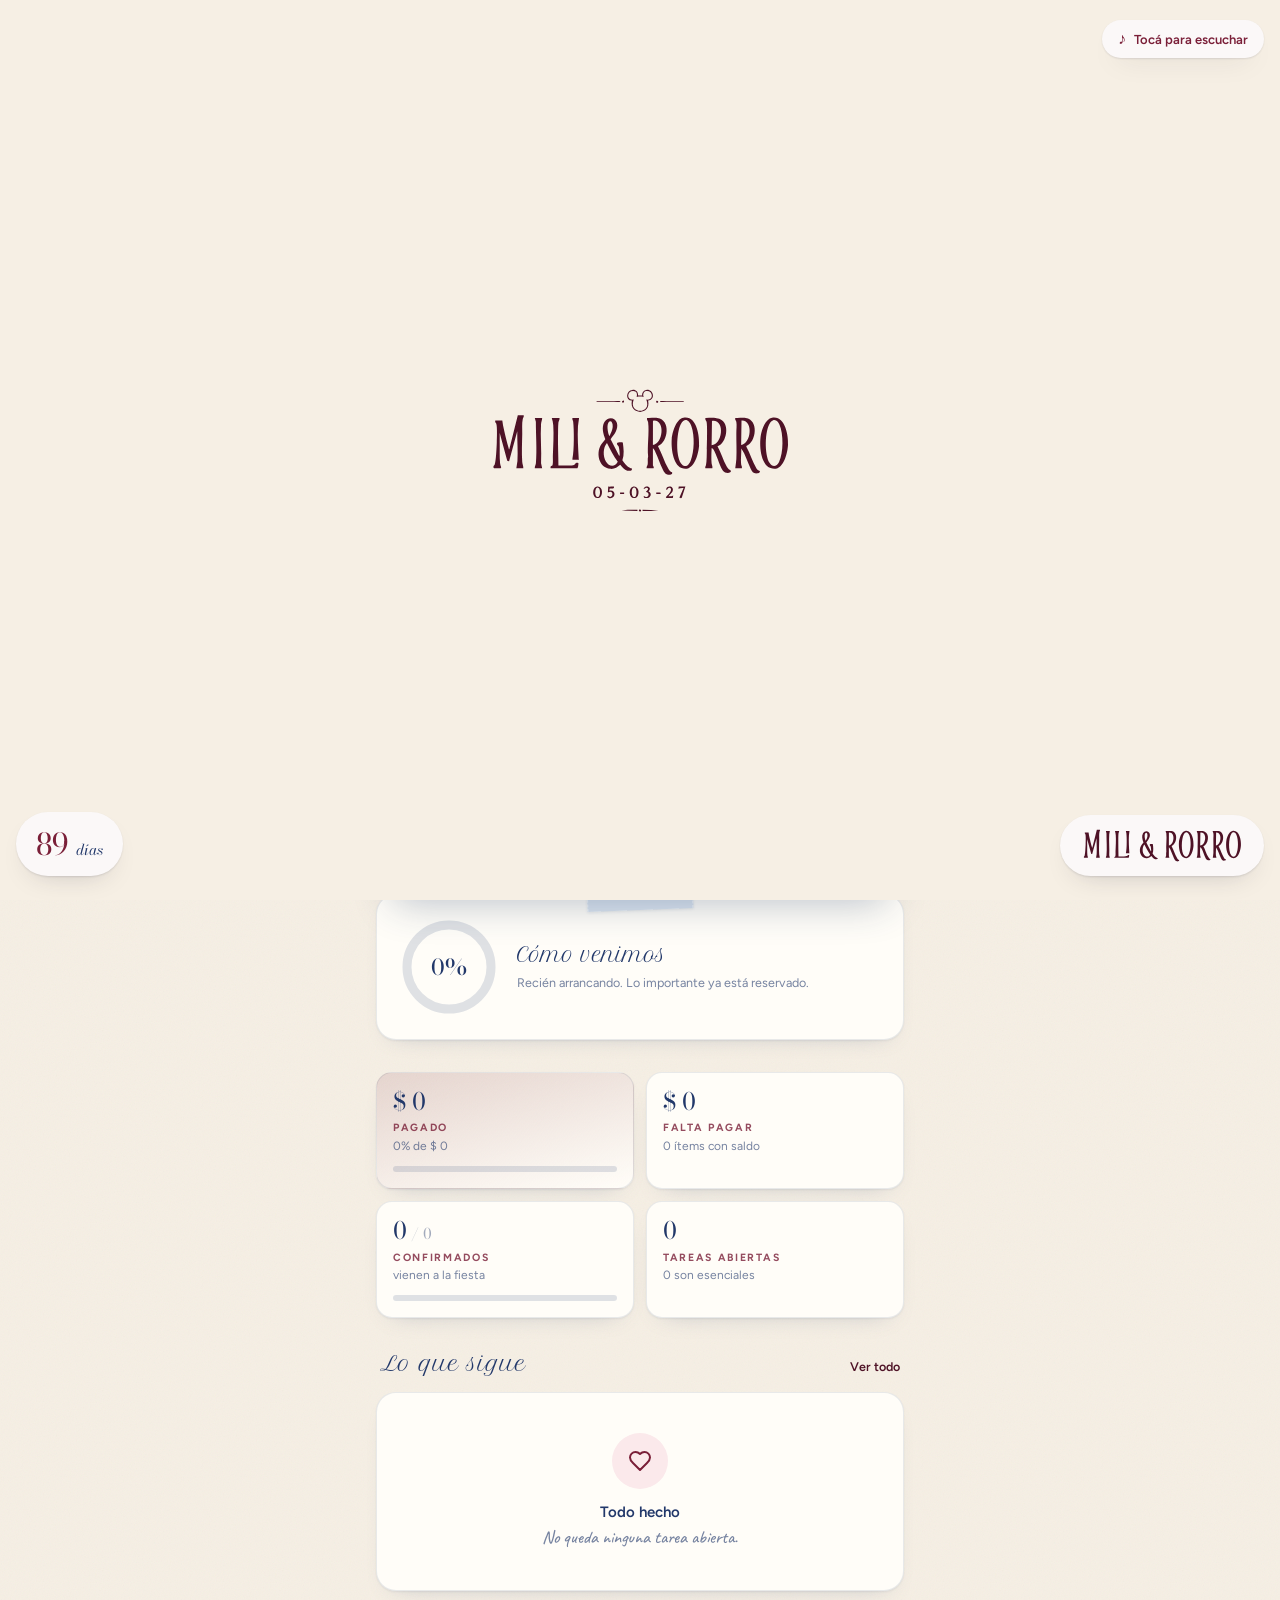
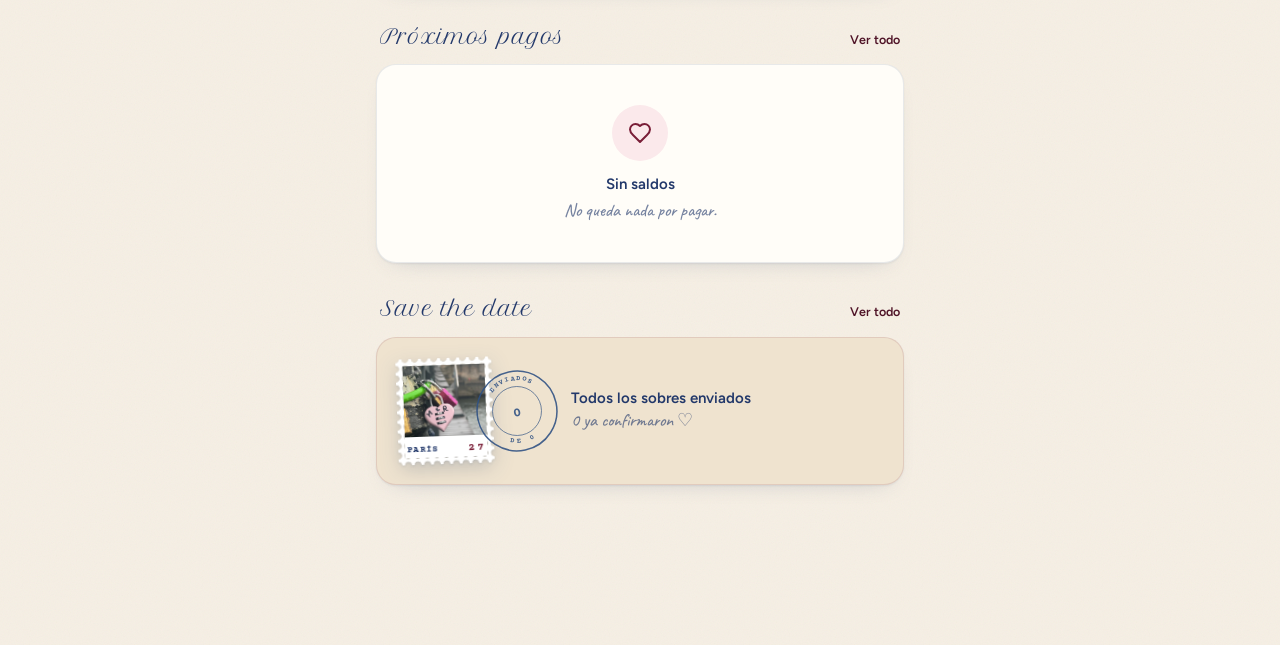
==== commit 3bba42d8: "Música en la intro - Suena con la intro. Si la intro termina sola, la música sigue dentro   de la ap" ====
--- a/index.html
+++ b/index.html
@@ -117,7 +117,7 @@
 .sync .dot{width:7px;height:7px;border-radius:50%;background:var(--text-faint);flex:none}
 .sync .dot.on{background:var(--tinta-600)}.sync .dot.err{background:var(--vino-500)}
 .sync .dot.busy{background:var(--accent);animation:mr-pulse 1.1s infinite}
-@media(max-width:369px){.top-sub{display:none}}
+@media(max-width:419px){.top-sub{display:none}}
 
 /* ── Layout ── */
 main{padding:16px 16px calc(var(--nav) + 96px + env(safe-area-inset-bottom));max-width:560px;margin:0 auto}
@@ -479,7 +479,7 @@
 /* ── Plan de pagos dentro de un gasto ── */
 .plan{display:flex;flex-direction:column;gap:10px;margin-bottom:10px}
 .cuota{background:var(--surface-card);border:1px solid var(--border-card);border-radius:16px;padding:8px 10px 10px 14px;box-shadow:var(--shadow-card)}
-.cuota.paid{background:var(--status-done-soft);border-color:transparent;box-shadow:none}
+.cuota.paid{background:var(--celeste-100);border-color:rgba(47,81,131,.12);box-shadow:none}
 .cuota.late{border-color:var(--rubor-400)}
 .cq-h{display:flex;align-items:center;justify-content:space-between;min-height:30px;color:var(--text-muted)}
 .cuota.paid .cq-h{color:var(--status-done)}
@@ -518,10 +518,12 @@
   <div id="splashFall" style="position:absolute;inset:0;display:flex;align-items:center;justify-content:center;padding:0 12vw;transition:opacity .5s ease">
     <svg viewBox="0 0 812.67 342" style="display:block;width:min(62vw,300px);height:auto;color:#4e1226;animation:splashPop 1s cubic-bezier(.34,1.56,.64,1) .15s both"><use href="#logoFull" width="812.67" height="342"/></svg>
   </div>
-  <video id="splashVid" src="intro.mp4" muted playsinline preload="none" style="position:absolute;inset:0;width:100%;height:100%;object-fit:cover;object-position:center;opacity:0;transition:opacity .45s ease"></video>
+  <video id="splashVid" src="intro.mp4" autoplay muted playsinline preload="auto" style="position:absolute;inset:0;width:100%;height:100%;object-fit:cover;object-position:center;opacity:0;transition:opacity .45s ease"></video>
   <div id="splashPill" style="position:absolute;right:16px;bottom:max(24px,env(safe-area-inset-bottom));animation:splashPop .9s cubic-bezier(.34,1.56,.64,1) .4s both, splashSway 4.5s ease-in-out 1.3s infinite;transform-origin:70% 100%;background:#fbf8f8;border-radius:999px;padding:14px 22px;box-shadow:0 1px 2px rgba(40,40,58,.12), 0 12px 28px -16px rgba(40,40,58,.26)">
     <svg viewBox="0 0 812.67 167.97" style="display:block;width:min(38vw,160px);height:auto;color:#4e1226"><use href="#logoText" width="812.67" height="167.97"/></svg>
   </div>
+  <audio id="splashMusic" src="intro-musica.mp3" preload="auto"></audio>
+  <button id="splashSnd" type="button" hidden style="position:absolute;right:16px;top:max(20px,env(safe-area-inset-top));display:flex;align-items:center;gap:8px;background:#fbf8f8;color:#7a1f38;border:0;border-radius:999px;padding:11px 16px;font:600 13px/1 var(--font-sans);box-shadow:0 1px 2px rgba(40,40,58,.12), 0 12px 28px -16px rgba(40,40,58,.26);animation:splashPop .9s cubic-bezier(.34,1.56,.64,1) .7s both"><span aria-hidden="true" style="font-size:16px">♪</span>Tocá para escuchar</button>
   <div id="splashCd" style="position:absolute;left:16px;bottom:max(24px,env(safe-area-inset-bottom));animation:splashPop .9s cubic-bezier(.34,1.56,.64,1) .55s both;background:#fbf8f8;border-radius:999px;padding:17px 20px;box-shadow:0 1px 2px rgba(40,40,58,.12), 0 12px 28px -16px rgba(40,40,58,.26);display:flex;align-items:baseline;gap:7px;color:#4e1226;white-space:nowrap">
     <b id="spN" style="font:400 30px/1 var(--font-display);font-variant-numeric:lining-nums;color:var(--vino-700)">—</b>
     <span id="spL" style="font:italic 400 15px/1 var(--font-display);color:var(--tinta-800)">días</span>
@@ -531,22 +533,62 @@
 (function(){
   var sp=document.getElementById('splash'),v=document.getElementById('splashVid');
   var fall=document.getElementById('splashFall'),done=false,anduvo=false;
-  /* La intro completa (con video) va una vez por día; las demás aperturas son cortas. */
-  var hoy=new Date().toDateString(),corto=false;
-  try{corto=localStorage.getItem('mr_intro')===hoy;localStorage.setItem('mr_intro',hoy)}catch(e){}
-  var T0=Date.now(), MIN=corto?700:2000;
+  var T0=Date.now(), MIN=2000;
+
+  /* Música de la intro. Sigue sonando si la intro termina sola; se va con
+     fade out al saltearla, al primer toque dentro de la app o al salir. */
+  var a=document.getElementById('splashMusic'),snd=document.getElementById('splashSnd');
+  var suena=false,apagada=false,ctx=null,gan=null;
+  /* iOS no deja cambiar audio.volume: ahí el fade va por Web Audio */
+  var volLibre=(function(){try{a.volume=.5;var ok=a.volume===.5;a.volume=1;return ok}catch(e){return false}})();
+  function sonar(conToque){
+    if(suena||apagada)return;
+    if(conToque&&!volLibre&&!ctx){
+      try{
+        var AC=window.AudioContext||window.webkitAudioContext;
+        ctx=new AC();gan=ctx.createGain();
+        ctx.createMediaElementSource(a).connect(gan);gan.connect(ctx.destination);
+        ctx.resume();
+      }catch(e){ctx=null}
+    }
+    var pr=a.play();
+    var ok=function(){suena=true;snd.hidden=true},no=function(){if(!done)snd.hidden=false};
+    if(pr&&pr.then)pr.then(ok,no);else ok();
+  }
+  function apagar(){
+    if(apagada)return;apagada=true;snd.hidden=true;
+    if(!suena){try{a.pause()}catch(e){}return}
+    var fin=function(){try{a.pause()}catch(e){}};
+    if(ctx&&gan){
+      var t=ctx.currentTime;gan.gain.setValueAtTime(gan.gain.value,t);gan.gain.linearRampToValueAtTime(0,t+.9);
+      setTimeout(fin,950);
+    }else{
+      var v0=a.volume,k=0,iv=setInterval(function(){k++;try{a.volume=Math.max(0,v0*(1-k/18))}catch(e){}if(k>=18){clearInterval(iv);fin()}},50);
+    }
+  }
+  snd.addEventListener('click',function(e){e.stopPropagation();sonar(true)});
+  /* Si el teléfono no dejó arrancar la música, cualquier toque en la intro la arranca */
+  sp.addEventListener('click',function(e){if(!e.target.closest('#splashPill'))sonar(true)});
+  document.addEventListener('visibilitychange',function(){if(document.visibilityState==='hidden')apagar()});
+  a.addEventListener('ended',function(){apagada=true});
+
   function hide(force){
     if(done)return;
     var falta=MIN-(Date.now()-T0);
     if(falta>0&&force!==true){setTimeout(hide,falta);return}
-    done=true;
+    done=true;snd.hidden=true;
     var capa=anduvo?v:fall;
     capa.style.transformOrigin='50% 42%';
     capa.style.animation='splashZoom 1.1s cubic-bezier(.55,0,.30,1) forwards';
     sp.querySelectorAll('#splashPill,#splashCd').forEach(function(pill){pill.style.transition='opacity .4s ease';pill.style.opacity='0'});
-    sp.style.transition=corto?'opacity .45s ease .1s':'opacity .9s ease .35s';
+    sp.style.transition='opacity .9s ease .35s';
     setTimeout(function(){sp.style.opacity='0'},60);
-    setTimeout(function(){sp.remove()},corto?650:1400);
+    setTimeout(function(){
+      /* El audio vive fuera del splash para seguir sonando dentro de la app */
+      document.body.appendChild(a);sp.remove();
+      if(suena&&!apagada)document.addEventListener('pointerdown',apagar,{capture:true,once:true});
+      else if(!suena)apagar();
+    },1400);
   }
   /* El video es un plus: si no arranca, queda la animación del logo */
   v.addEventListener('playing',function(){
@@ -560,13 +602,12 @@
     pill.style.cursor='pointer';
     pill.setAttribute('role','button');
     pill.setAttribute('aria-label','Saltear intro');
-    pill.addEventListener('click',function(e){e.preventDefault();try{v.pause()}catch(_){}hide(true)});
-  }
-  if(corto){setTimeout(hide,MIN);return}
+    pill.addEventListener('click',function(e){e.preventDefault();try{v.pause()}catch(_){}apagar();hide(true)});
+  }
   v.addEventListener('error',function(){setTimeout(hide,600)});
-  v.preload='auto';
   var p=v.play&&v.play();
   if(p&&p.catch)p.catch(function(){setTimeout(hide,600)});
+  sonar(false);
   setTimeout(function(){if(!anduvo)hide()},2600);
   setTimeout(hide,9000);
 })();
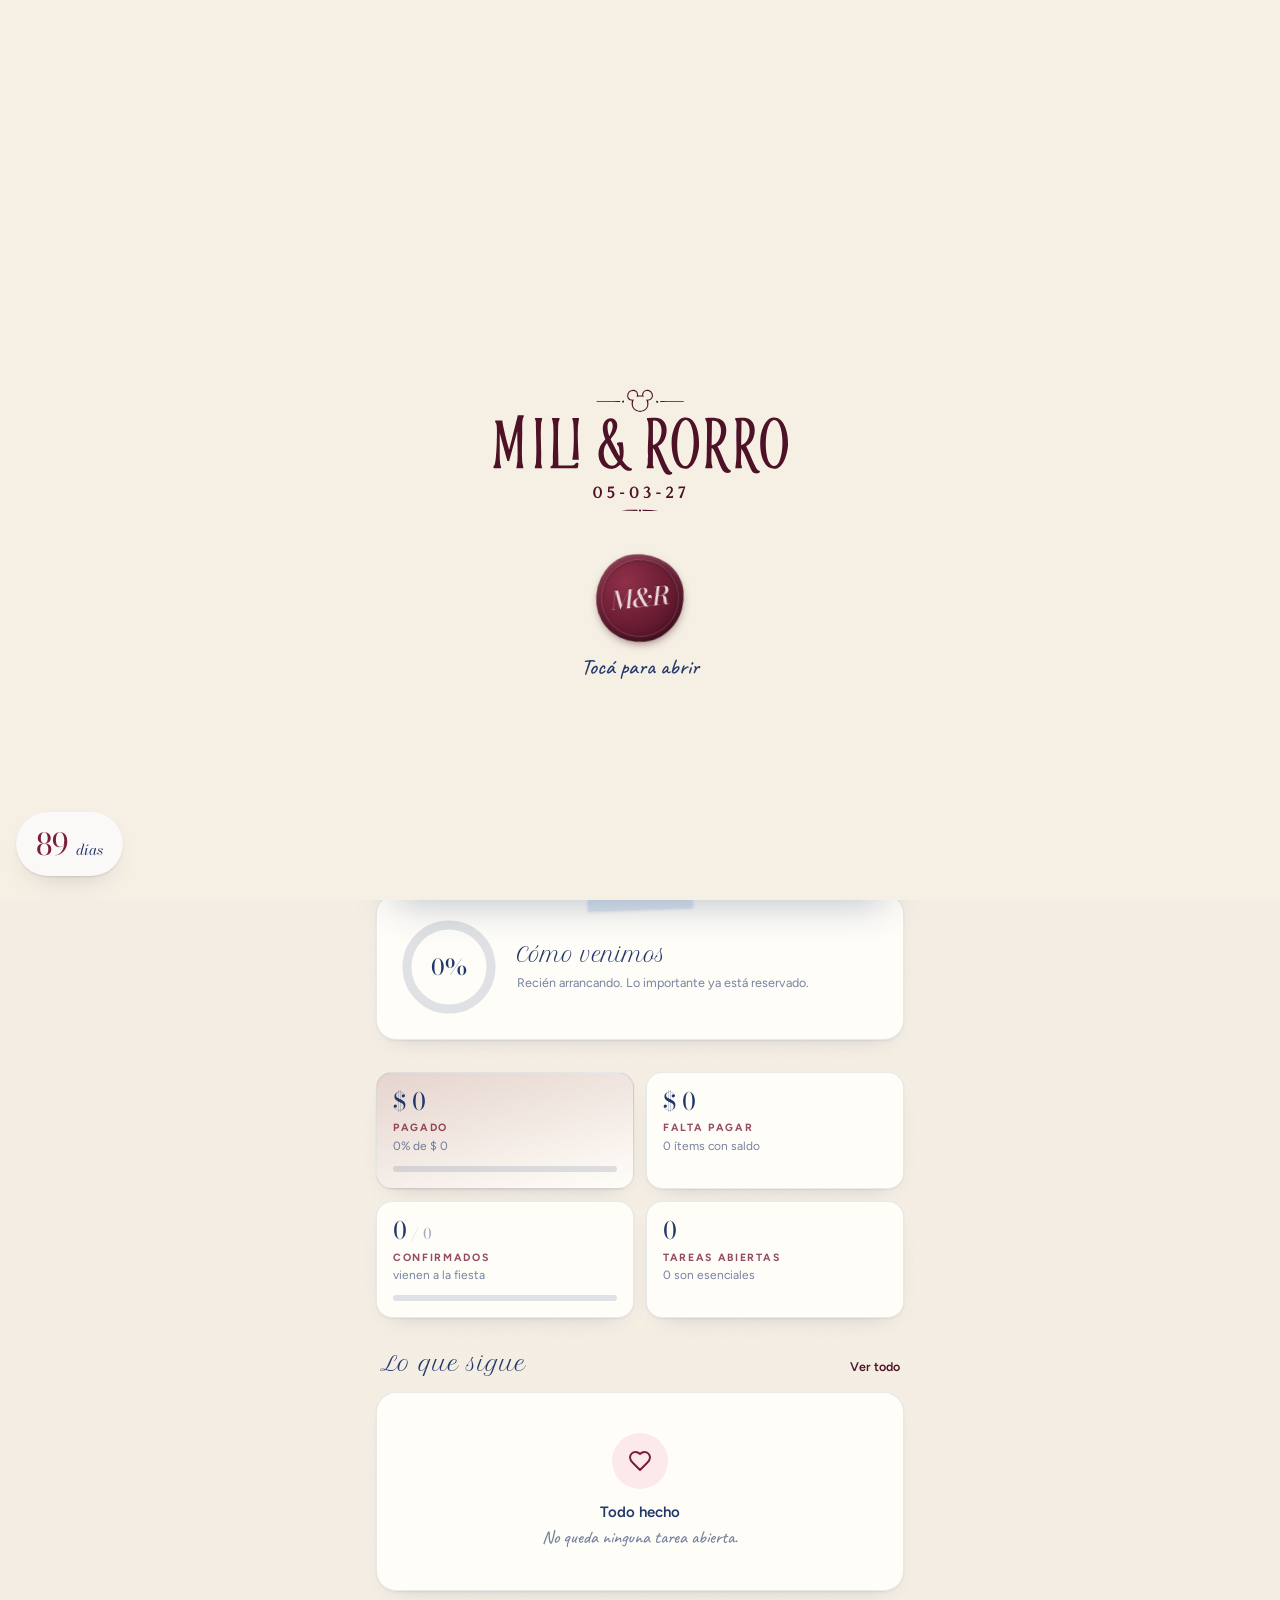
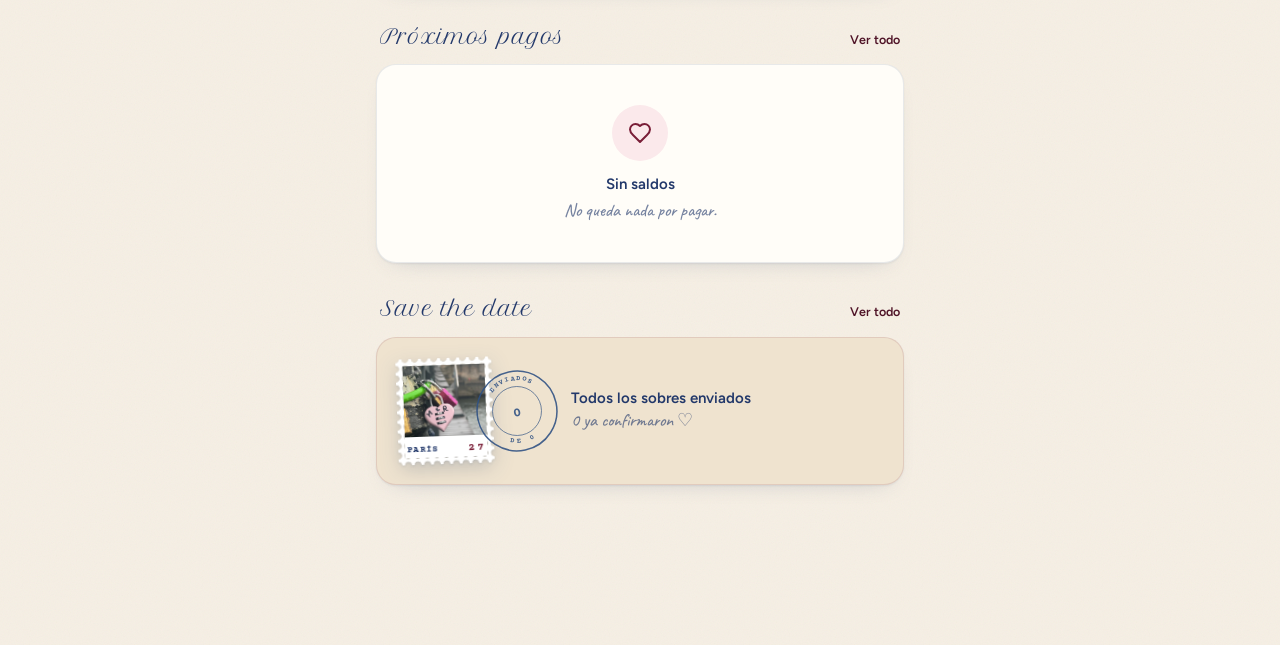
==== commit b6144230: "Intro con "Ingresar": la música no sigue dentro de la app - La intro ya no avanza sola: se queda (vi" ====
--- a/index.html
+++ b/index.html
@@ -82,6 +82,7 @@
 
 /* ── Base ── */
 *{box-sizing:border-box;-webkit-tap-highlight-color:transparent}
+[hidden]{display:none!important}
 html{-webkit-text-size-adjust:100%;touch-action:manipulation}
 body{margin:0;background:var(--bg-app) var(--tex-grain);color:var(--text-strong);font:400 15px/1.47 var(--font-sans);-webkit-font-smoothing:antialiased;overscroll-behavior-y:none}
 button,input,select,textarea{font:inherit;color:inherit}
@@ -518,12 +519,14 @@
   <div id="splashFall" style="position:absolute;inset:0;display:flex;align-items:center;justify-content:center;padding:0 12vw;transition:opacity .5s ease">
     <svg viewBox="0 0 812.67 342" style="display:block;width:min(62vw,300px);height:auto;color:#4e1226;animation:splashPop 1s cubic-bezier(.34,1.56,.64,1) .15s both"><use href="#logoFull" width="812.67" height="342"/></svg>
   </div>
-  <video id="splashVid" src="intro.mp4" autoplay muted playsinline preload="auto" style="position:absolute;inset:0;width:100%;height:100%;object-fit:cover;object-position:center;opacity:0;transition:opacity .45s ease"></video>
-  <div id="splashPill" style="position:absolute;right:16px;bottom:max(24px,env(safe-area-inset-bottom));animation:splashPop .9s cubic-bezier(.34,1.56,.64,1) .4s both, splashSway 4.5s ease-in-out 1.3s infinite;transform-origin:70% 100%;background:#fbf8f8;border-radius:999px;padding:14px 22px;box-shadow:0 1px 2px rgba(40,40,58,.12), 0 12px 28px -16px rgba(40,40,58,.26)">
-    <svg viewBox="0 0 812.67 167.97" style="display:block;width:min(38vw,160px);height:auto;color:#4e1226"><use href="#logoText" width="812.67" height="167.97"/></svg>
-  </div>
-  <audio id="splashMusic" src="intro-musica.mp3" preload="auto"></audio>
-  <button id="splashSnd" type="button" hidden style="position:absolute;right:16px;top:max(20px,env(safe-area-inset-top));display:flex;align-items:center;gap:8px;background:#fbf8f8;color:#7a1f38;border:0;border-radius:999px;padding:11px 16px;font:600 13px/1 var(--font-sans);box-shadow:0 1px 2px rgba(40,40,58,.12), 0 12px 28px -16px rgba(40,40,58,.26);animation:splashPop .9s cubic-bezier(.34,1.56,.64,1) .7s both"><span aria-hidden="true" style="font-size:16px">♪</span>Tocá para escuchar</button>
+  <video id="splashVid" src="intro.mp4" muted playsinline preload="auto" style="position:absolute;inset:0;width:100%;height:100%;object-fit:cover;object-position:center;opacity:0;transition:opacity .45s ease"></video>
+  <audio id="splashMusic" src="intro-musica.mp3" preload="auto" loop></audio>
+  <button id="splashSeal" type="button" hidden aria-label="Abrir la intro" style="position:absolute;left:50%;margin-left:-90px;width:180px;top:calc(50% + 96px);display:flex;flex-direction:column;align-items:center;gap:14px;background:none;border:0;padding:8px;cursor:pointer;animation:splashPop .9s cubic-bezier(.34,1.56,.64,1) .2s both">
+    <span class="seal" style="width:88px;height:88px"><span style="font-size:25px">M&amp;R</span></span>
+    <span style="font:500 22px/1 var(--font-hand);color:var(--tinta-800)">Tocá para abrir</span>
+  </button>
+  <button id="splashGo" type="button" hidden style="position:absolute;right:16px;bottom:max(24px,env(safe-area-inset-bottom));height:62px;padding:0 26px;border:0;border-radius:999px;background:#7a1f38;color:#fff;font:600 16px/1 var(--font-sans);display:flex;align-items:center;gap:10px;cursor:pointer;box-shadow:0 10px 26px -10px rgba(122,31,56,.8);animation:splashPop .9s cubic-bezier(.34,1.56,.64,1) both">Ingresar
+    <svg viewBox="0 0 24 24" width="20" height="20" fill="none" stroke="currentColor" stroke-width="2.2" stroke-linecap="round" stroke-linejoin="round" aria-hidden="true"><path d="M5 12h14M13 6l6 6-6 6"/></svg></button>
   <div id="splashCd" style="position:absolute;left:16px;bottom:max(24px,env(safe-area-inset-bottom));animation:splashPop .9s cubic-bezier(.34,1.56,.64,1) .55s both;background:#fbf8f8;border-radius:999px;padding:17px 20px;box-shadow:0 1px 2px rgba(40,40,58,.12), 0 12px 28px -16px rgba(40,40,58,.26);display:flex;align-items:baseline;gap:7px;color:#4e1226;white-space:nowrap">
     <b id="spN" style="font:400 30px/1 var(--font-display);font-variant-numeric:lining-nums;color:var(--vino-700)">—</b>
     <span id="spL" style="font:italic 400 15px/1 var(--font-display);color:var(--tinta-800)">días</span>
@@ -531,34 +534,31 @@
 </div>
 <script>
 (function(){
-  var sp=document.getElementById('splash'),v=document.getElementById('splashVid');
-  var fall=document.getElementById('splashFall'),done=false,anduvo=false;
-  var T0=Date.now(), MIN=2000;
-
-  /* Música de la intro. Sigue sonando si la intro termina sola; se va con
-     fade out al saltearla, al primer toque dentro de la app o al salir. */
-  var a=document.getElementById('splashMusic'),snd=document.getElementById('splashSnd');
-  var suena=false,apagada=false,ctx=null,gan=null;
+  /* La intro (video o logo, cuenta regresiva y música) se queda hasta tocar "Ingresar";
+     al ingresar, la música se va con fade out y nunca sigue dentro de la app. */
+  var sp=document.getElementById('splash'),v=document.getElementById('splashVid'),fall=document.getElementById('splashFall');
+  var a=document.getElementById('splashMusic'),seal=document.getElementById('splashSeal'),go=document.getElementById('splashGo');
+  var done=false,anduvo=false,abierta=false,ctx=null,gan=null;
+  /* "ambient": con el celu en silencio, no suena */
+  try{if(navigator.audioSession)navigator.audioSession.type='ambient'}catch(e){}
   /* iOS no deja cambiar audio.volume: ahí el fade va por Web Audio */
   var volLibre=(function(){try{a.volume=.5;var ok=a.volume===.5;a.volume=1;return ok}catch(e){return false}})();
-  function sonar(conToque){
-    if(suena||apagada)return;
-    if(conToque&&!volLibre&&!ctx){
-      try{
-        var AC=window.AudioContext||window.webkitAudioContext;
-        ctx=new AC();gan=ctx.createGain();
-        ctx.createMediaElementSource(a).connect(gan);gan.connect(ctx.destination);
-        ctx.resume();
-      }catch(e){ctx=null}
-    }
-    var pr=a.play();
-    var ok=function(){suena=true;snd.hidden=true},no=function(){if(!done)snd.hidden=false};
-    if(pr&&pr.then)pr.then(ok,no);else ok();
+  function webAudio(){
+    if(volLibre||ctx)return;
+    try{
+      var AC=window.AudioContext||window.webkitAudioContext;
+      ctx=new AC();gan=ctx.createGain();
+      ctx.createMediaElementSource(a).connect(gan);gan.connect(ctx.destination);
+    }catch(e){ctx=null}
+  }
+  function abrir(){
+    if(abierta||done)return;abierta=true;seal.hidden=true;
+    var p=v.play&&v.play();if(p&&p.catch)p.catch(function(){});
+    setTimeout(function(){if(!done)go.hidden=false},1400);
   }
   function apagar(){
-    if(apagada)return;apagada=true;snd.hidden=true;
-    if(!suena){try{a.pause()}catch(e){}return}
     var fin=function(){try{a.pause()}catch(e){}};
+    if(a.paused)return;
     if(ctx&&gan){
       var t=ctx.currentTime;gan.gain.setValueAtTime(gan.gain.value,t);gan.gain.linearRampToValueAtTime(0,t+.9);
       setTimeout(fin,950);
@@ -566,50 +566,38 @@
       var v0=a.volume,k=0,iv=setInterval(function(){k++;try{a.volume=Math.max(0,v0*(1-k/18))}catch(e){}if(k>=18){clearInterval(iv);fin()}},50);
     }
   }
-  snd.addEventListener('click',function(e){e.stopPropagation();sonar(true)});
-  /* Si el teléfono no dejó arrancar la música, cualquier toque en la intro la arranca */
-  sp.addEventListener('click',function(e){if(!e.target.closest('#splashPill'))sonar(true)});
-  document.addEventListener('visibilitychange',function(){if(document.visibilityState==='hidden')apagar()});
-  a.addEventListener('ended',function(){apagada=true});
-
-  function hide(force){
-    if(done)return;
-    var falta=MIN-(Date.now()-T0);
-    if(falta>0&&force!==true){setTimeout(hide,falta);return}
-    done=true;snd.hidden=true;
+  function entrar(){
+    if(done)return;done=true;go.hidden=true;seal.hidden=true;
+    apagar();
     var capa=anduvo?v:fall;
     capa.style.transformOrigin='50% 42%';
     capa.style.animation='splashZoom 1.1s cubic-bezier(.55,0,.30,1) forwards';
-    sp.querySelectorAll('#splashPill,#splashCd').forEach(function(pill){pill.style.transition='opacity .4s ease';pill.style.opacity='0'});
+    var cd=document.getElementById('splashCd');cd.style.transition='opacity .4s ease';cd.style.opacity='0';
     sp.style.transition='opacity .9s ease .35s';
     setTimeout(function(){sp.style.opacity='0'},60);
-    setTimeout(function(){
-      /* El audio vive fuera del splash para seguir sonando dentro de la app */
-      document.body.appendChild(a);sp.remove();
-      if(suena&&!apagada)document.addEventListener('pointerdown',apagar,{capture:true,once:true});
-      else if(!suena)apagar();
-    },1400);
-  }
-  /* El video es un plus: si no arranca, queda la animación del logo */
+    setTimeout(function(){try{v.pause()}catch(e){}document.body.appendChild(a);sp.remove()},1400);
+  }
+  /* El video es un plus: si no arranca, queda la animación del logo. Al terminar queda quieto en el último cuadro. */
   v.addEventListener('playing',function(){
     if(done)return;
-    anduvo=true; v.style.opacity='1';
+    anduvo=true;v.style.opacity='1';
     setTimeout(function(){if(anduvo)fall.style.opacity='0'},400);
   });
-  v.addEventListener('ended',hide);
-  var pill=document.getElementById('splashPill');
-  if(pill){
-    pill.style.cursor='pointer';
-    pill.setAttribute('role','button');
-    pill.setAttribute('aria-label','Saltear intro');
-    pill.addEventListener('click',function(e){e.preventDefault();try{v.pause()}catch(_){}apagar();hide(true)});
-  }
-  v.addEventListener('error',function(){setTimeout(hide,600)});
-  var p=v.play&&v.play();
-  if(p&&p.catch)p.catch(function(){setTimeout(hide,600)});
-  sonar(false);
-  setTimeout(function(){if(!anduvo)hide()},2600);
-  setTimeout(hide,9000);
+  go.addEventListener('click',entrar);
+  /* Cuando el teléfono no deja sonar solo, el sello abre la intro: ese toque habilita la música */
+  seal.addEventListener('click',function(){
+    webAudio();if(ctx&&ctx.resume)ctx.resume();
+    var p=a.play();if(p&&p.catch)p.catch(function(){});
+    abrir();
+  });
+  document.addEventListener('visibilitychange',function(){
+    if(done)return;
+    if(document.visibilityState==='hidden')a.pause();
+    else if(abierta){var p=a.play();if(p&&p.catch)p.catch(function(){});if(ctx&&ctx.resume)ctx.resume()}
+  });
+  var p=a.play();
+  if(p&&p.then)p.then(abrir,function(){if(!abierta)seal.hidden=false});else abrir();
+  setTimeout(function(){if(!abierta)seal.hidden=false},1500);
 })();
 </script>
 <svg xmlns="http://www.w3.org/2000/svg" style="position:absolute;width:0;height:0;overflow:hidden" aria-hidden="true"><defs><symbol id="logoFull" viewBox="0 0 812.67 342" fill="currentColor"><path d="M91.33,76.83c1.29,4.18-1.86,6.75-2.56,9.94-2.73,12.45-1.15,26.75-1.4,39.6-.47,24.21-1.85,51.84-.08,76,.45,6.19,3.11,11.45,3.04,17.46h-19c.55-6.54,2.64-12.86,3.04-19.46,1.58-26.12-.85-54.28-.54-80.55l-22.14,81.06-3.73-.19-1.45-1.56-20.18-74.31c.18,8.49-.26,17.04-.05,25.54.45,18.11-.58,38.02,1.01,55.99.36,4.06,1.47,7.33,3.05,11.02l-1.51,2.45H10.83c-.66,0-1.43-1.68-1.56-2.53-.57-3.69,2.13-4.3,3.26-6.77,3.78-8.23,5.44-48.75,5.84-60.16.35-10.28,1.52-42.92-1.31-50.78-.93-2.58-4.25-4.22-2.74-8.76h19c1.07,8.97,2.82,17.85,4.87,26.63,3.58,15.4,7.64,33.71,12.43,48.58.34,1.05.25,3.02,1.69,2.78l23.01-91.99h16Z"></path>
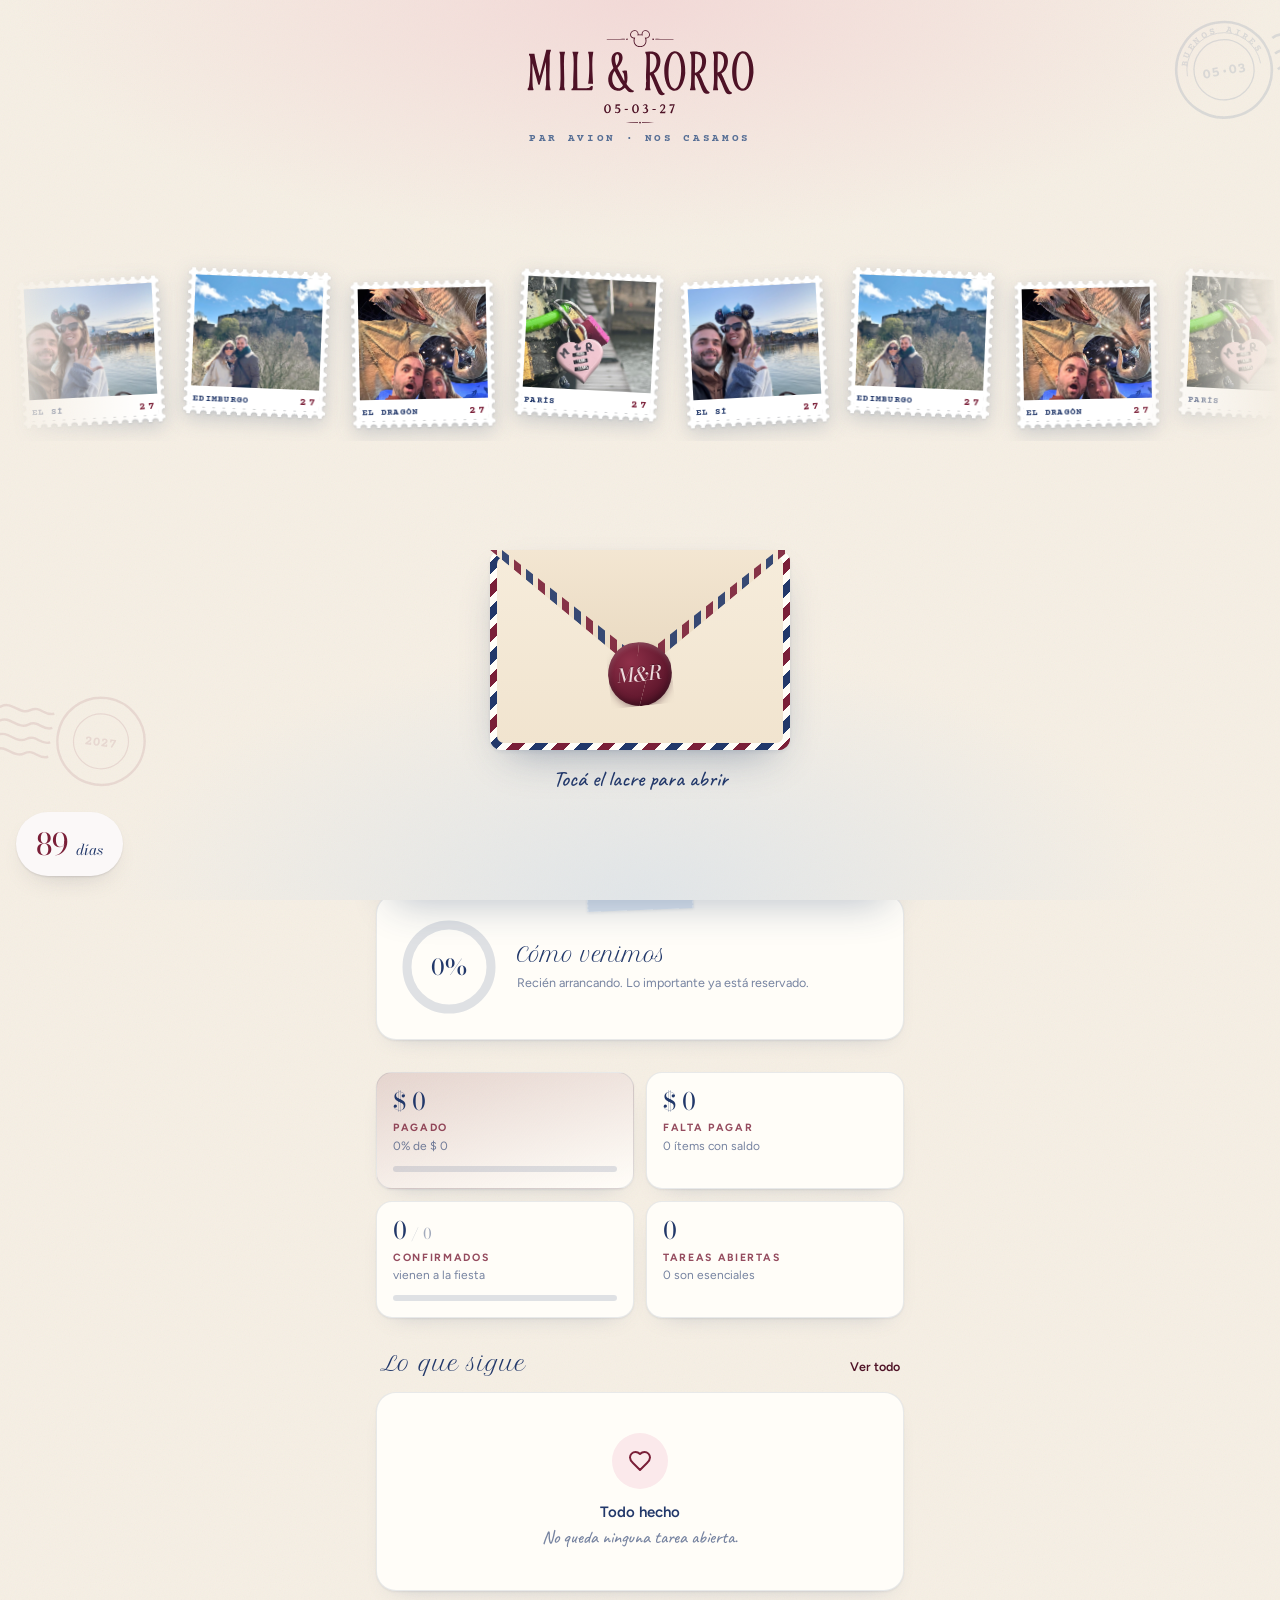
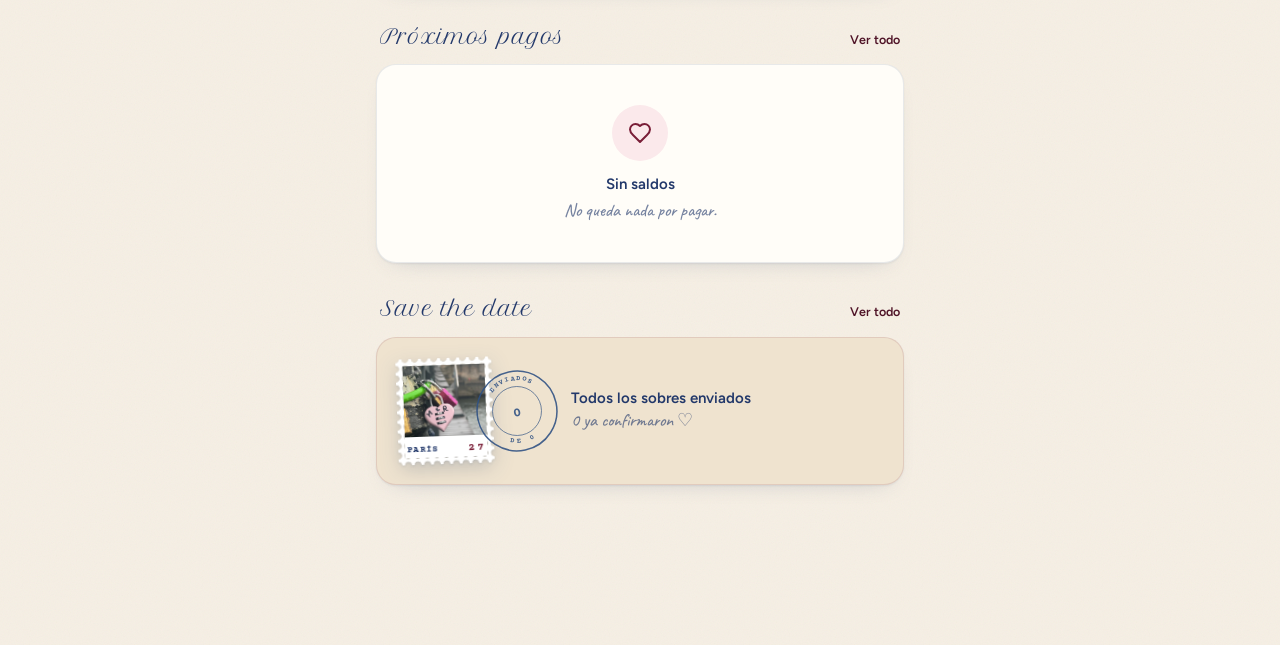
==== commit f006bfd3: "Intro: sobre que se abre, portón con estampillas y pétalos en loop - La intro arranca con un sobre a" ====
--- a/index.html
+++ b/index.html
@@ -510,21 +510,112 @@
 @keyframes splashZoom{0%{transform:scale(1);filter:blur(0)}100%{transform:scale(2.6);filter:blur(14px)}}
 @keyframes splashPop{0%{opacity:0;transform:translateY(18px) scale(.85)}60%{opacity:1;transform:translateY(-4px) scale(1.04)}100%{opacity:1;transform:none}}
 @keyframes splashSway{0%,100%{transform:rotate(-1.4deg)}50%{transform:rotate(1.4deg)}}
+/* Sobre de la intro: se toca el lacre, se parte, se abre la solapa y sale la carta */
+.sobre{position:relative;display:block;width:min(70vw,300px);aspect-ratio:3/2;margin:0;padding:0;border:0;background:none;cursor:pointer;perspective:900px;-webkit-tap-highlight-color:transparent;flex:none}
+.sobre-in{position:absolute;inset:0;animation:sobreIn .9s cubic-bezier(.34,1.56,.64,1) .1s both,sobreFlota 4.8s ease-in-out 1.2s infinite}
+.sobre .sb-back{position:absolute;inset:0;border-radius:12px;background:var(--tex-airmail),var(--papel-50);box-shadow:0 18px 40px -18px rgba(31,58,99,.45),0 2px 4px rgba(31,58,99,.08)}
+.sobre .sb-back:after{content:"";position:absolute;inset:7px;border-radius:7px;background:#e9dcc6}
+.sobre .carta{position:absolute;left:7%;right:7%;top:9%;bottom:6%;border-radius:6px;background:var(--papel-50);box-shadow:0 1px 3px rgba(31,58,99,.15);
+  display:flex;flex-direction:column;align-items:center;justify-content:center;gap:6px;padding:10px}
+.sobre .carta svg{width:78%;height:auto;color:var(--vino-900)}
+.sobre .carta span{font:500 15px/1 var(--font-hand);color:var(--text-muted)}
+.sobre .sb-front{position:absolute;inset:0;border-radius:12px;background:var(--tex-airmail),var(--papel-50);
+  clip-path:polygon(0 0,50% 52%,100% 0,100% 100%,0 100%);filter:drop-shadow(0 -1px 0 rgba(31,58,99,.06))}
+.sobre .sb-front:after{content:"";position:absolute;inset:7px;border-radius:7px;background:linear-gradient(180deg,#f6ecdb,#f1e4cf)}
+.sobre .sb-flap{position:absolute;left:0;right:0;top:0;height:62%;transform-origin:50% 0;transform:rotateX(0);z-index:3;
+  clip-path:polygon(0 0,100% 0,50% 100%);background:linear-gradient(180deg,#f3e6d2,#e8d8bf);border-radius:12px 12px 0 0;backface-visibility:visible}
+.sobre .sb-flap:before{content:"";position:absolute;inset:0;background:repeating-linear-gradient(90deg,var(--vino-700) 0 7px,transparent 7px 12px,var(--tinta-800) 12px 19px,transparent 19px 24px);clip-path:polygon(0 0,50% 100%,100% 0,96% 0,50% 87%,4% 0);opacity:.9}
+.sobre .lacre{position:absolute;left:50%;top:62%;width:64px;height:64px;margin:-32px 0 0 -32px;z-index:5;pointer-events:none}
+.sobre .lacre i{position:absolute;inset:0;border-radius:47% 53% 50% 50%/52% 47% 53% 48%;background:radial-gradient(circle at 36% 30%,var(--vino-600),var(--vino-800) 58%,var(--vino-950));box-shadow:var(--shadow-seal);
+  display:flex;align-items:center;justify-content:center;font:italic 500 19px/1 var(--font-display);color:rgba(255,240,240,.9);text-shadow:0 -1px 0 rgba(0,0,0,.35);transform:rotate(-6deg)}
+.sobre .lacre i:nth-child(1){clip-path:polygon(0 0,54% 0,46% 38%,58% 62%,44% 100%,0 100%)}
+.sobre .lacre i:nth-child(2){clip-path:polygon(54% 0,100% 0,100% 100%,44% 100%,58% 62%,46% 38%)}
+.sobre .lacre:after{content:"";position:absolute;inset:-10px;border-radius:50%;box-shadow:0 0 0 0 rgba(122,31,56,.35);animation:lacreLatido 2.4s ease-out 1.4s infinite}
+.sobre-tip{text-align:center;font:500 22px/1 var(--font-hand);color:var(--tinta-800);pointer-events:none;animation:splashPop .9s cubic-bezier(.34,1.56,.64,1) .6s both;transition:opacity .3s ease}
+/* Portón de la intro: papel con textura, título arriba, cinta de estampillas y el sobre */
+.gate{position:absolute;inset:0;display:flex;flex-direction:column;align-items:center;justify-content:space-between;
+  padding:max(28px,calc(env(safe-area-inset-top) + 16px)) 0 calc(max(24px,env(safe-area-inset-bottom)) + 86px);
+  background:radial-gradient(70% 38% at 50% 0%,rgba(240,200,205,.55),transparent 70%),radial-gradient(60% 40% at 50% 100%,rgba(205,220,236,.5),transparent 70%),var(--tex-grain),var(--papel-200);overflow:hidden}
+.gate .marca{position:absolute;pointer-events:none;color:var(--tinta-700);opacity:.13}
+.gate .marca.a{top:calc(env(safe-area-inset-top) + 6px);right:-120px;width:230px;transform:rotate(-10deg)}
+.gate .marca.b{bottom:118px;left:-60px;width:210px;transform:rotate(8deg);color:var(--vino-700);opacity:.1}
+#splash{background:radial-gradient(70% 38% at 50% 0%,rgba(240,200,205,.45),transparent 70%),radial-gradient(60% 40% at 50% 100%,rgba(205,220,236,.45),transparent 70%),var(--tex-grain),var(--papel-200)!important}
+.gate-top{display:flex;flex-direction:column;align-items:center;gap:8px;position:relative;animation:splashPop .9s cubic-bezier(.34,1.56,.64,1) .05s both}
+.gate-top svg{width:min(56vw,230px);height:auto;color:var(--vino-900)}
+.gate-top .t-post{color:var(--tinta-700);opacity:.8;letter-spacing:.24em}
+.carrusel{width:100%;overflow:hidden;position:relative;padding:14px 0;-webkit-mask:linear-gradient(90deg,transparent,#000 12%,#000 88%,transparent);mask:linear-gradient(90deg,transparent,#000 12%,#000 88%,transparent)}
+.cinta{display:flex;align-items:center;gap:20px;width:max-content;padding-left:20px;animation:cinta 32s linear infinite}
+.cinta .stamp{width:118px}
+.cinta .stamp:nth-child(4n+1){--tilt:-3deg;margin-top:10px}.cinta .stamp:nth-child(4n+2){--tilt:2.4deg;margin-top:-8px}
+.cinta .stamp:nth-child(4n+3){--tilt:-1.2deg;margin-top:14px}.cinta .stamp:nth-child(4n){--tilt:3deg;margin-top:-4px}
+@keyframes cinta{to{transform:translateX(-50%)}}
+.gate-sobre{display:flex;flex-direction:column;align-items:center;gap:18px;position:relative}
+.gate.abre .gate-top,.gate.abre .carrusel{animation:gateSale .6s cubic-bezier(.4,0,.6,1) 1.15s forwards}
+.gate.abre .sobre-tip{opacity:0}
+@keyframes gateSale{to{opacity:0;transform:translateY(-14px)}}
+@media(min-height:860px){.cinta .stamp{width:142px}.cinta{gap:24px}}
+@media(max-height:720px){.cinta .stamp{width:96px}.carrusel{padding:8px 0}.gate-top svg{width:min(48vw,190px)}}
+@keyframes sobreIn{0%{opacity:0;transform:translateY(40px) scale(.9) rotate(-3deg)}100%{opacity:1;transform:none}}
+@keyframes sobreFlota{0%,100%{transform:translateY(0) rotate(-.8deg)}50%{transform:translateY(-6px) rotate(.8deg)}}
+@keyframes lacreLatido{0%{box-shadow:0 0 0 0 rgba(122,31,56,.35)}70%,100%{box-shadow:0 0 0 18px rgba(122,31,56,0)}}
+/* Apertura (≈1,9 s) */
+.sobre.abre .sobre-in{animation:none}
+.sobre.abre .lacre:after{animation:none;opacity:0}
+.sobre.abre .lacre i:nth-child(1){animation:lacreIzq .55s cubic-bezier(.4,0,.6,1) .08s forwards}
+.sobre.abre .lacre i:nth-child(2){animation:lacreDer .55s cubic-bezier(.4,0,.6,1) .08s forwards}
+.sobre.abre .lacre{animation:lacrePresion .14s ease-out both}
+.sobre.abre .sb-flap{animation:solapa .65s cubic-bezier(.45,0,.2,1) .3s forwards}
+.sobre.abre .carta{animation:cartaSube .6s cubic-bezier(.2,.8,.3,1) .85s forwards,cartaCrece .6s cubic-bezier(.55,0,.3,1) 1.45s forwards}
+.sobre.abre .sb-back,.sobre.abre .sb-front{animation:sobreCae .55s cubic-bezier(.55,0,.6,1) 1.45s forwards}
+.sobre.abre .sb-flap{will-change:transform}
+@keyframes lacrePresion{50%{transform:scale(.9)}}
+@keyframes lacreIzq{to{transform:translate(-26px,46px) rotate(-38deg);opacity:0}}
+@keyframes lacreDer{to{transform:translate(24px,52px) rotate(32deg);opacity:0}}
+@keyframes solapa{0%{transform:rotateX(0);z-index:3}49%{z-index:3}50%{z-index:0}100%{transform:rotateX(178deg);z-index:0;filter:brightness(.92)}}
+@keyframes cartaSube{to{transform:translateY(-62%)}}
+@keyframes cartaCrece{from{transform:translateY(-62%)}to{transform:translateY(-30%) scale(2.6);opacity:0}}
+@keyframes sobreCae{to{transform:translateY(70px) rotate(4deg);opacity:0}}
+.petalos{position:absolute;inset:0;width:100%;height:100%;pointer-events:none;opacity:0;transition:opacity 1.2s ease}
+.petalos.on{opacity:1}
+@media(prefers-reduced-motion:reduce){.sobre-in,.sobre .lacre:after,.cinta{animation:none!important}}
 
 @media(prefers-reduced-motion:reduce){*,*:before,*:after{animation-duration:.01ms!important;transition-duration:.01ms!important}}
 </style>
 </head>
 <body>
 <div id="splash" style="position:fixed;inset:0;z-index:999;background:#f6efe4;overflow:hidden;transition:opacity .7s ease">
-  <div id="splashFall" style="position:absolute;inset:0;display:flex;align-items:center;justify-content:center;padding:0 12vw;transition:opacity .5s ease">
-    <svg viewBox="0 0 812.67 342" style="display:block;width:min(62vw,300px);height:auto;color:#4e1226;animation:splashPop 1s cubic-bezier(.34,1.56,.64,1) .15s both"><use href="#logoFull" width="812.67" height="342"/></svg>
+  <div id="splashFall" style="position:absolute;inset:0;display:flex;align-items:center;justify-content:center;padding:0 12vw;opacity:0;transition:opacity .5s ease">
+    <svg id="splashLogo" viewBox="0 0 812.67 342" style="display:block;width:min(62vw,300px);height:auto;color:#4e1226"><use href="#logoFull" width="812.67" height="342"/></svg>
   </div>
   <video id="splashVid" src="intro.mp4" muted playsinline preload="auto" style="position:absolute;inset:0;width:100%;height:100%;object-fit:cover;object-position:center;opacity:0;transition:opacity .45s ease"></video>
   <audio id="splashMusic" src="intro-musica.mp3" preload="auto" loop></audio>
-  <button id="splashSeal" type="button" hidden aria-label="Abrir la intro" style="position:absolute;left:50%;margin-left:-90px;width:180px;top:calc(50% + 96px);display:flex;flex-direction:column;align-items:center;gap:14px;background:none;border:0;padding:8px;cursor:pointer;animation:splashPop .9s cubic-bezier(.34,1.56,.64,1) .2s both">
-    <span class="seal" style="width:88px;height:88px"><span style="font-size:25px">M&amp;R</span></span>
-    <span style="font:500 22px/1 var(--font-hand);color:var(--tinta-800)">Tocá para abrir</span>
-  </button>
+  <canvas id="splashPetalos" class="petalos" aria-hidden="true"></canvas>
+  <div class="gate" id="splashGate">
+    <svg class="marca a" viewBox="0 0 260 120" aria-hidden="true" fill="none" stroke="currentColor"><circle cx="60" cy="60" r="54" stroke-width="3"/><circle cx="60" cy="60" r="34" stroke-width="1.5"/>
+      <path id="mkA" d="M 18 60 A 42 42 0 0 1 102 60"/><text fill="currentColor" stroke="none" font-family="Courier Prime,monospace" font-weight="700" font-size="11" letter-spacing="2.4"><textPath href="#mkA" startOffset="50%" text-anchor="middle">BUENOS AIRES</textPath></text>
+      <text x="60" y="66" text-anchor="middle" fill="currentColor" stroke="none" font-family="Courier Prime,monospace" font-weight="700" font-size="17">05·03</text>
+      <path stroke-width="3" d="M120 34c12-8 24 8 36 0s24 8 36 0 24 8 36 0 18 6 30 0M120 52c12-8 24 8 36 0s24 8 36 0 24 8 36 0 18 6 30 0M120 70c12-8 24 8 36 0s24 8 36 0 24 8 36 0 18 6 30 0M120 88c12-8 24 8 36 0s24 8 36 0 24 8 36 0 18 6 30 0"/></svg>
+    <svg class="marca b" viewBox="0 0 260 120" aria-hidden="true" fill="none" stroke="currentColor"><circle cx="200" cy="60" r="54" stroke-width="3"/><circle cx="200" cy="60" r="34" stroke-width="1.5"/>
+      <text x="200" y="66" text-anchor="middle" fill="currentColor" stroke="none" font-family="Courier Prime,monospace" font-weight="700" font-size="17">2027</text>
+      <path stroke-width="3" d="M0 34c12-8 24 8 36 0s24 8 36 0 24 8 36 0 18 6 30 0M0 52c12-8 24 8 36 0s24 8 36 0 24 8 36 0 18 6 30 0M0 70c12-8 24 8 36 0s24 8 36 0 24 8 36 0 18 6 30 0M0 88c12-8 24 8 36 0s24 8 36 0 24 8 36 0 18 6 30 0"/></svg>
+    <div class="gate-top">
+      <svg viewBox="0 0 812.67 342" role="img" aria-label="Mili &amp; Rorro"><use href="#logoFull" width="812.67" height="342"/></svg>
+      <span class="t-post">Par avion · nos casamos</span>
+    </div>
+    <div class="carrusel" aria-hidden="true"><div class="cinta"><figure class="stamp"><div><div class="ph" style="aspect-ratio:1.15;background-image:url(foto-propuesta.jpg);background-position:26% 42%"></div><figcaption><span>El sí</span><b>27</b></figcaption></div></figure><figure class="stamp"><div><div class="ph" style="aspect-ratio:1.15;background-image:url(foto-castillo.jpg);background-position:28% 62%"></div><figcaption><span>Edimburgo</span><b>27</b></figcaption></div></figure><figure class="stamp"><div><div class="ph" style="aspect-ratio:1.15;background-image:url(foto-dragon.jpg);background-position:50% 40%"></div><figcaption><span>El dragón</span><b>27</b></figcaption></div></figure><figure class="stamp"><div><div class="ph" style="aspect-ratio:1.15;background-image:url(foto-candado.jpg);background-position:40% 66%"></div><figcaption><span>París</span><b>27</b></figcaption></div></figure><figure class="stamp"><div><div class="ph" style="aspect-ratio:1.15;background-image:url(foto-propuesta.jpg);background-position:26% 42%"></div><figcaption><span>El sí</span><b>27</b></figcaption></div></figure><figure class="stamp"><div><div class="ph" style="aspect-ratio:1.15;background-image:url(foto-castillo.jpg);background-position:28% 62%"></div><figcaption><span>Edimburgo</span><b>27</b></figcaption></div></figure><figure class="stamp"><div><div class="ph" style="aspect-ratio:1.15;background-image:url(foto-dragon.jpg);background-position:50% 40%"></div><figcaption><span>El dragón</span><b>27</b></figcaption></div></figure><figure class="stamp"><div><div class="ph" style="aspect-ratio:1.15;background-image:url(foto-candado.jpg);background-position:40% 66%"></div><figcaption><span>París</span><b>27</b></figcaption></div></figure></div></div>
+    <div class="gate-sobre">
+      <button id="splashSobre" class="sobre" type="button" aria-label="Abrir la carta">
+        <span class="sobre-in">
+          <span class="sb-back"></span>
+          <span class="carta"><svg viewBox="0 0 812.67 342" aria-hidden="true"><use href="#logoFull" width="812.67" height="342"/></svg><span>con amor ♡</span></span>
+          <span class="sb-front"></span>
+          <span class="sb-flap"></span>
+          <span class="lacre"><i>M&amp;R</i><i>M&amp;R</i></span>
+        </span>
+      </button>
+      <div class="sobre-tip" id="splashTip">Tocá el lacre para abrir</div>
+    </div>
+  </div>
   <button id="splashGo" type="button" hidden style="position:absolute;right:16px;bottom:max(24px,env(safe-area-inset-bottom));height:62px;padding:0 26px;border:0;border-radius:999px;background:#7a1f38;color:#fff;font:600 16px/1 var(--font-sans);display:flex;align-items:center;gap:10px;cursor:pointer;box-shadow:0 10px 26px -10px rgba(122,31,56,.8);animation:splashPop .9s cubic-bezier(.34,1.56,.64,1) both">Ingresar
     <svg viewBox="0 0 24 24" width="20" height="20" fill="none" stroke="currentColor" stroke-width="2.2" stroke-linecap="round" stroke-linejoin="round" aria-hidden="true"><path d="M5 12h14M13 6l6 6-6 6"/></svg></button>
   <div id="splashCd" style="position:absolute;left:16px;bottom:max(24px,env(safe-area-inset-bottom));animation:splashPop .9s cubic-bezier(.34,1.56,.64,1) .55s both;background:#fbf8f8;border-radius:999px;padding:17px 20px;box-shadow:0 1px 2px rgba(40,40,58,.12), 0 12px 28px -16px rgba(40,40,58,.26);display:flex;align-items:baseline;gap:7px;color:#4e1226;white-space:nowrap">
@@ -534,27 +625,44 @@
 </div>
 <script>
 (function(){
-  /* La intro (video o logo, cuenta regresiva y música) se queda hasta tocar "Ingresar";
-     al ingresar, la música se va con fade out y nunca sigue dentro de la app. */
+  /* La intro arranca con un sobre cerrado. Al tocar el lacre se abre la carta (y empieza la
+     música, que necesita ese toque en el iPhone). La intro se queda hasta "Ingresar". */
   var sp=document.getElementById('splash'),v=document.getElementById('splashVid'),fall=document.getElementById('splashFall');
-  var a=document.getElementById('splashMusic'),seal=document.getElementById('splashSeal'),go=document.getElementById('splashGo');
-  var done=false,anduvo=false,abierta=false,ctx=null,gan=null;
-  /* "ambient": con el celu en silencio, no suena */
-  try{if(navigator.audioSession)navigator.audioSession.type='ambient'}catch(e){}
-  /* iOS no deja cambiar audio.volume: ahí el fade va por Web Audio */
+  var a=document.getElementById('splashMusic'),gate=document.getElementById('splashGate'),sobre=document.getElementById('splashSobre'),go=document.getElementById('splashGo');
+  var done=false,anduvo=false,abierta=false,ctx=null,gan=null,petalos=null;
+  var quieto=window.matchMedia&&matchMedia('(prefers-reduced-motion: reduce)').matches;
+  /* "playback": suena aunque el celu esté en silencio (como un reproductor de música) */
+  var sesion=false;
+  try{if(navigator.audioSession){navigator.audioSession.type='playback';sesion=true}}catch(e){}
+  /* iOS no deja cambiar audio.volume: ahí el fade va por Web Audio (solo con sesión "playback") */
   var volLibre=(function(){try{a.volume=.5;var ok=a.volume===.5;a.volume=1;return ok}catch(e){return false}})();
   function webAudio(){
-    if(volLibre||ctx)return;
+    if(volLibre||ctx||!sesion)return;
     try{
       var AC=window.AudioContext||window.webkitAudioContext;
       ctx=new AC();gan=ctx.createGain();
       ctx.createMediaElementSource(a).connect(gan);gan.connect(ctx.destination);
     }catch(e){ctx=null}
   }
+  function mostrarLogo(){
+    fall.style.opacity='1';
+    var l=document.getElementById('splashLogo');
+    l.style.animation='none';void l.offsetWidth;l.style.animation='splashPop 1s cubic-bezier(.34,1.56,.64,1) both';
+  }
   function abrir(){
-    if(abierta||done)return;abierta=true;seal.hidden=true;
-    var p=v.play&&v.play();if(p&&p.catch)p.catch(function(){});
-    setTimeout(function(){if(!done)go.hidden=false},1400);
+    if(abierta||done)return;abierta=true;
+    try{navigator.vibrate&&navigator.vibrate(12)}catch(e){}
+    gate.classList.add('abre');
+    sobre.classList.add('abre');sobre.disabled=true;
+    var dur=quieto?0:1900;
+    setTimeout(function(){
+      gate.remove();
+      if(done)return;
+      mostrarLogo();
+      var p=v.play&&v.play();if(p&&p.catch)p.catch(function(){sinVideo=true});
+      setTimeout(function(){if(!done)go.hidden=false},1200);
+      setTimeout(function(){if(!anduvo)quietud()},sinVideo?1400:2600);
+    },dur);
   }
   function apagar(){
     var fin=function(){try{a.pause()}catch(e){}};
@@ -566,8 +674,45 @@
       var v0=a.volume,k=0,iv=setInterval(function(){k++;try{a.volume=Math.max(0,v0*(1-k/18))}catch(e){}if(k>=18){clearInterval(iv);fin()}},50);
     }
   }
+  /* Cuando la intro queda quieta (terminó el video o queda el logo), caen pétalos en loop */
+  var sinVideo=false;
+  function quietud(){
+    if(done||petalos||!abierta)return;
+    var c=document.getElementById('splashPetalos'),g=c.getContext('2d');
+    var dpr=Math.min(2,window.devicePixelRatio||1),W,H;
+    function medir(){W=c.clientWidth;H=c.clientHeight;c.width=W*dpr;c.height=H*dpr;g.setTransform(dpr,0,0,dpr,0,0)}
+    medir();window.addEventListener('resize',medir);
+    var COL=['#7a1f38','#f0c8cd','#e6aab3','#cddcec','#ffffff','#9e4a63'];
+    var N=quieto?0:Math.round(Math.min(46,W*H/9000));
+    function nuevo(arriba){
+      return {x:Math.random()*W,y:arriba?-20-Math.random()*H*.3:Math.random()*H,r:5+Math.random()*7,
+        vy:.35+Math.random()*.7,fase:Math.random()*6.3,amp:.6+Math.random()*1.4,giro:Math.random()*6.3,vg:(Math.random()-.5)*.04,
+        vuelta:Math.random()*6.3,c:COL[Math.floor(Math.random()*COL.length)],o:.55+Math.random()*.4};
+    }
+    var P=[];for(var i=0;i<N;i++)P.push(nuevo(false));
+    function petalo(q){
+      g.save();g.translate(q.x,q.y);g.rotate(q.giro);
+      g.scale(1,.55+.45*Math.abs(Math.sin(q.vuelta)));
+      g.globalAlpha=q.o;g.fillStyle=q.c;
+      g.beginPath();g.moveTo(0,-q.r);g.bezierCurveTo(q.r*.9,-q.r*.6,q.r*.7,q.r*.7,0,q.r);g.bezierCurveTo(-q.r*.7,q.r*.7,-q.r*.9,-q.r*.6,0,-q.r);g.fill();
+      if(q.c==='#ffffff'){g.globalAlpha=q.o*.5;g.strokeStyle='#e6aab3';g.lineWidth=.8;g.stroke()}
+      g.restore();
+    }
+    function paso(){
+      if(!petalos)return;
+      g.clearRect(0,0,W,H);
+      for(var i=0;i<P.length;i++){
+        var q=P[i];q.fase+=.012;q.vuelta+=.03;q.giro+=q.vg;
+        q.y+=q.vy;q.x+=Math.sin(q.fase)*q.amp*.5;
+        if(q.y>H+20)P[i]=nuevo(true);
+        petalo(q);
+      }
+      petalos=requestAnimationFrame(paso);
+    }
+    if(N){c.classList.add('on');petalos=requestAnimationFrame(paso)}
+  }
   function entrar(){
-    if(done)return;done=true;go.hidden=true;seal.hidden=true;
+    if(done)return;done=true;go.hidden=true;
     apagar();
     var capa=anduvo?v:fall;
     capa.style.transformOrigin='50% 42%';
@@ -575,17 +720,21 @@
     var cd=document.getElementById('splashCd');cd.style.transition='opacity .4s ease';cd.style.opacity='0';
     sp.style.transition='opacity .9s ease .35s';
     setTimeout(function(){sp.style.opacity='0'},60);
-    setTimeout(function(){try{v.pause()}catch(e){}document.body.appendChild(a);sp.remove()},1400);
-  }
-  /* El video es un plus: si no arranca, queda la animación del logo. Al terminar queda quieto en el último cuadro. */
+    setTimeout(function(){
+      if(petalos){cancelAnimationFrame(petalos);petalos=null}
+      try{v.pause()}catch(e){}document.body.appendChild(a);sp.remove();
+    },1400);
+  }
+  /* El video es un plus: si no arranca, queda la animación del logo */
   v.addEventListener('playing',function(){
     if(done)return;
     anduvo=true;v.style.opacity='1';
     setTimeout(function(){if(anduvo)fall.style.opacity='0'},400);
   });
+  v.addEventListener('ended',quietud);
+  v.addEventListener('error',function(){sinVideo=true;if(abierta)setTimeout(quietud,1200)});
   go.addEventListener('click',entrar);
-  /* Cuando el teléfono no deja sonar solo, el sello abre la intro: ese toque habilita la música */
-  seal.addEventListener('click',function(){
+  sobre.addEventListener('click',function(){
     webAudio();if(ctx&&ctx.resume)ctx.resume();
     var p=a.play();if(p&&p.catch)p.catch(function(){});
     abrir();
@@ -595,9 +744,6 @@
     if(document.visibilityState==='hidden')a.pause();
     else if(abierta){var p=a.play();if(p&&p.catch)p.catch(function(){});if(ctx&&ctx.resume)ctx.resume()}
   });
-  var p=a.play();
-  if(p&&p.then)p.then(abrir,function(){if(!abierta)seal.hidden=false});else abrir();
-  setTimeout(function(){if(!abierta)seal.hidden=false},1500);
 })();
 </script>
 <svg xmlns="http://www.w3.org/2000/svg" style="position:absolute;width:0;height:0;overflow:hidden" aria-hidden="true"><defs><symbol id="logoFull" viewBox="0 0 812.67 342" fill="currentColor"><path d="M91.33,76.83c1.29,4.18-1.86,6.75-2.56,9.94-2.73,12.45-1.15,26.75-1.4,39.6-.47,24.21-1.85,51.84-.08,76,.45,6.19,3.11,11.45,3.04,17.46h-19c.55-6.54,2.64-12.86,3.04-19.46,1.58-26.12-.85-54.28-.54-80.55l-22.14,81.06-3.73-.19-1.45-1.56-20.18-74.31c.18,8.49-.26,17.04-.05,25.54.45,18.11-.58,38.02,1.01,55.99.36,4.06,1.47,7.33,3.05,11.02l-1.51,2.45H10.83c-.66,0-1.43-1.68-1.56-2.53-.57-3.69,2.13-4.3,3.26-6.77,3.78-8.23,5.44-48.75,5.84-60.16.35-10.28,1.52-42.92-1.31-50.78-.93-2.58-4.25-4.22-2.74-8.76h19c1.07,8.97,2.82,17.85,4.87,26.63,3.58,15.4,7.64,33.71,12.43,48.58.34,1.05.25,3.02,1.69,2.78l23.01-91.99h16Z"></path>
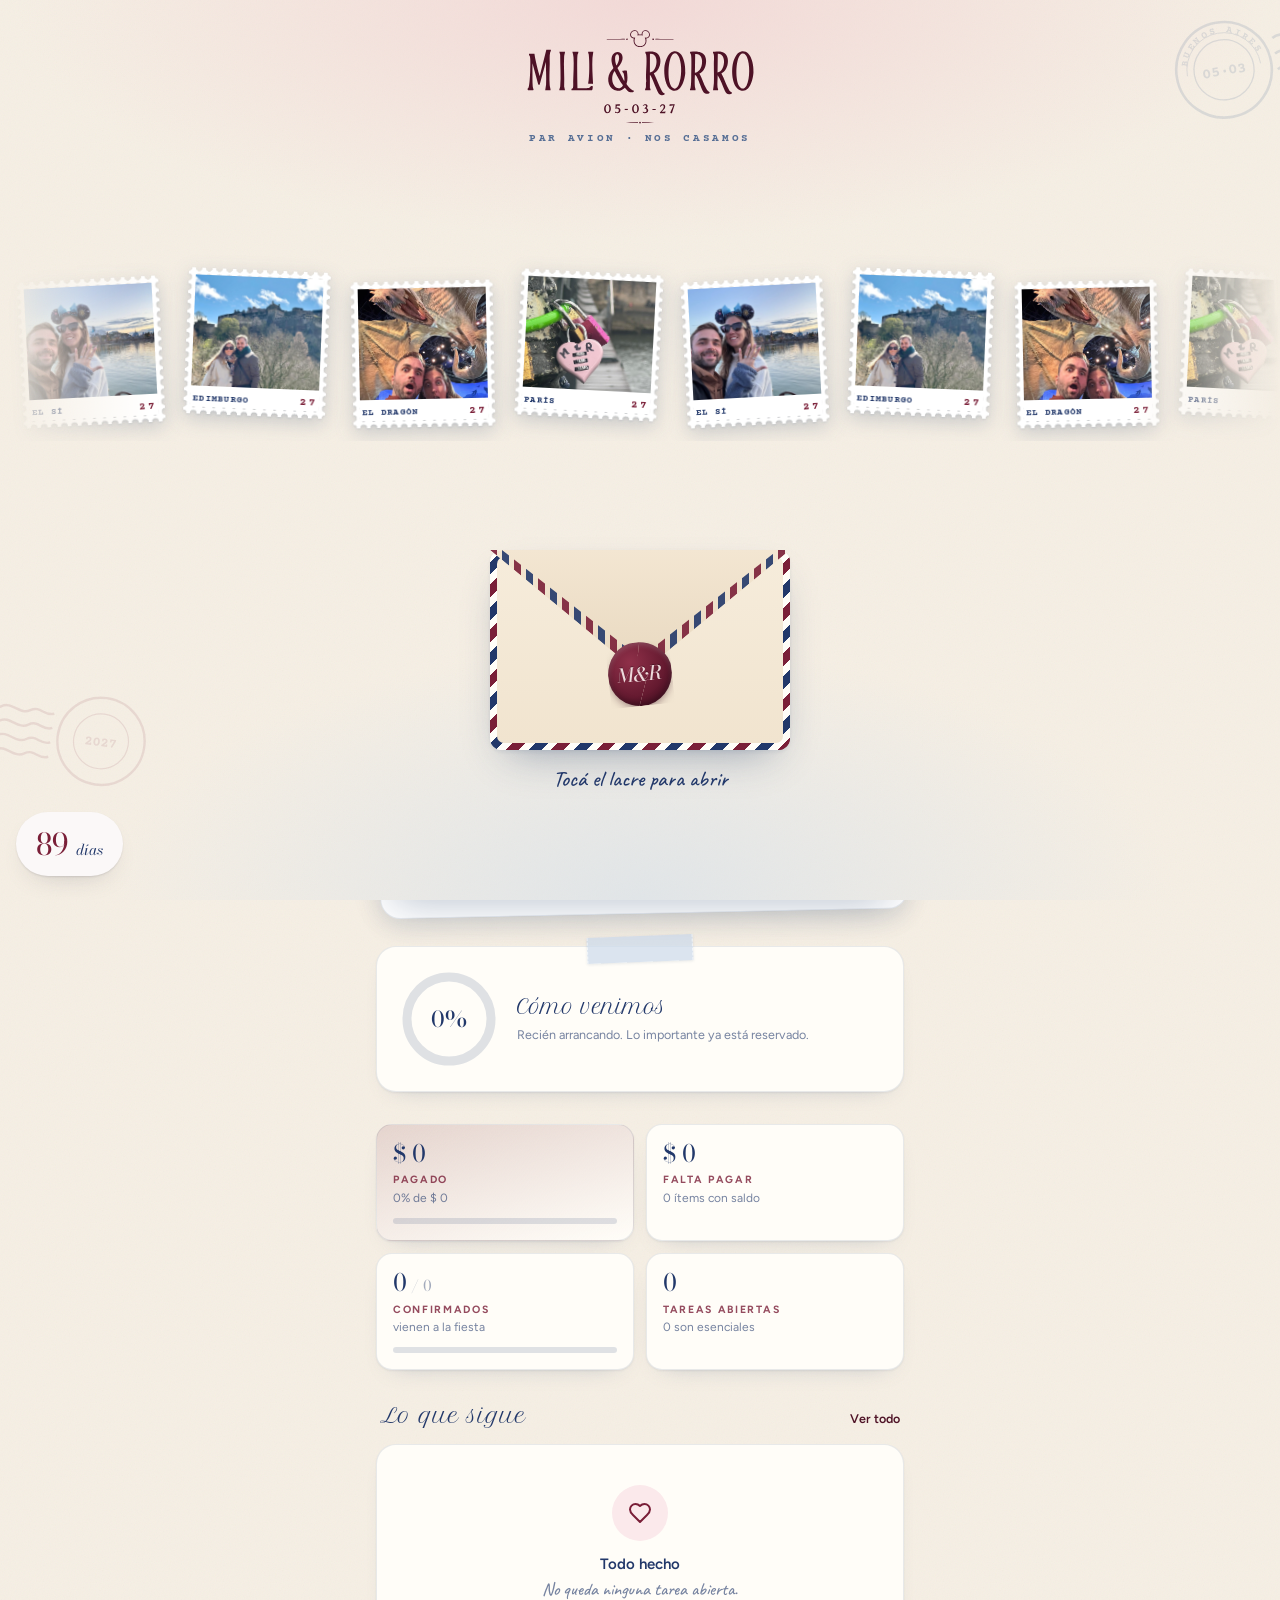
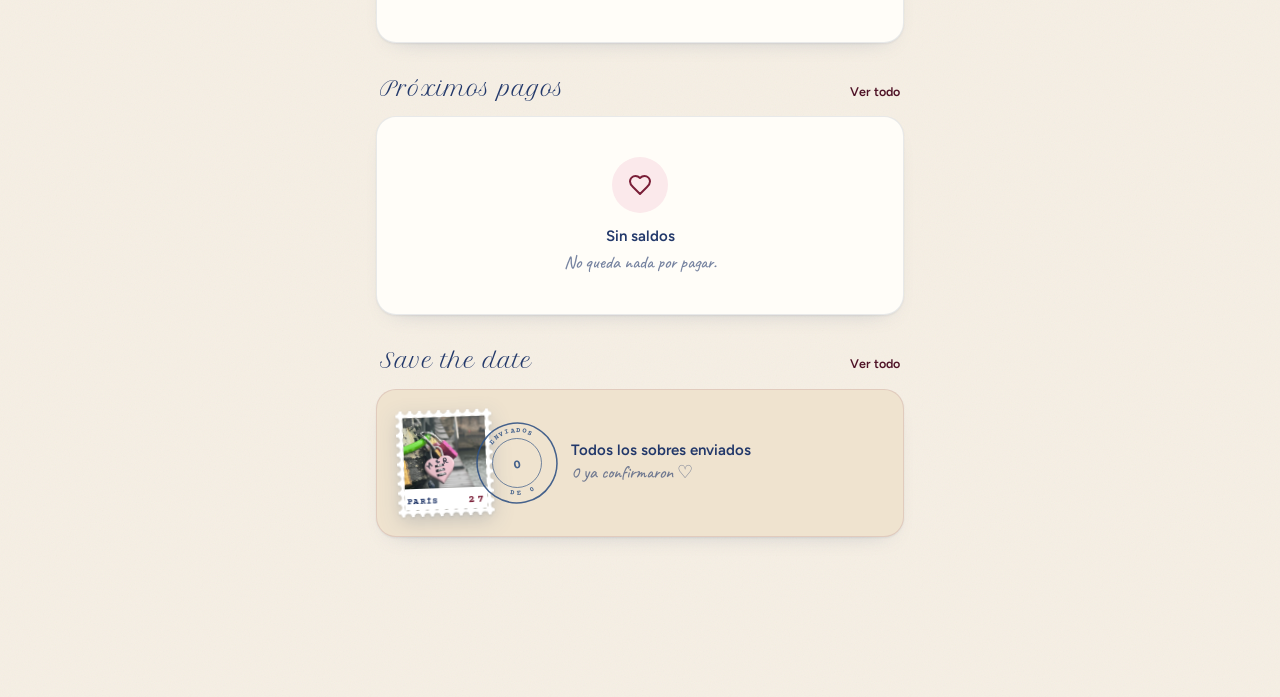
==== commit ad3d26ed: "Intro: solapa detrás de la carta en iPhone y botón para volver a verla - En Safari la solapa abierta" ====
--- a/index.html
+++ b/index.html
@@ -162,6 +162,8 @@
 .cd .u i{font:italic 400 22px/1 var(--font-display);color:var(--text-strong)}
 .cd .u span{font:400 13px/1.2 var(--font-sans);color:var(--text-muted)}
 .hero .when{margin-top:10px;font:500 17px/1.3 var(--font-hand);color:var(--text-muted)}
+.replay{margin-top:16px;display:inline-flex;align-items:center;gap:7px;height:36px;padding:0 15px;border-radius:999px;border:1px solid var(--accent-line);background:var(--surface-card);color:var(--accent);font:600 13px/1 var(--font-sans);transition:transform .15s ease}
+.replay:active{transform:scale(.96)}
 
 /* ── Fotos ── */
 .polaroid{margin:0;background:#fff;border:1px solid var(--border-card);border-radius:var(--radius-lg);box-shadow:var(--shadow-lift);padding:10px 10px 0;transform:rotate(-1.2deg)}
@@ -513,16 +515,16 @@
 /* Sobre de la intro: se toca el lacre, se parte, se abre la solapa y sale la carta */
 .sobre{position:relative;display:block;width:min(70vw,300px);aspect-ratio:3/2;margin:0;padding:0;border:0;background:none;cursor:pointer;perspective:900px;-webkit-tap-highlight-color:transparent;flex:none}
 .sobre-in{position:absolute;inset:0;animation:sobreIn .9s cubic-bezier(.34,1.56,.64,1) .1s both,sobreFlota 4.8s ease-in-out 1.2s infinite}
-.sobre .sb-back{position:absolute;inset:0;border-radius:12px;background:var(--tex-airmail),var(--papel-50);box-shadow:0 18px 40px -18px rgba(31,58,99,.45),0 2px 4px rgba(31,58,99,.08)}
+.sobre .sb-back{position:absolute;inset:0;z-index:0;border-radius:12px;background:var(--tex-airmail),var(--papel-50);box-shadow:0 18px 40px -18px rgba(31,58,99,.45),0 2px 4px rgba(31,58,99,.08)}
 .sobre .sb-back:after{content:"";position:absolute;inset:7px;border-radius:7px;background:#e9dcc6}
-.sobre .carta{position:absolute;left:7%;right:7%;top:9%;bottom:6%;border-radius:6px;background:var(--papel-50);box-shadow:0 1px 3px rgba(31,58,99,.15);
+.sobre .carta{position:absolute;z-index:2;left:7%;right:7%;top:9%;bottom:6%;border-radius:6px;background:var(--papel-50);box-shadow:0 1px 3px rgba(31,58,99,.15);
   display:flex;flex-direction:column;align-items:center;justify-content:center;gap:6px;padding:10px}
 .sobre .carta svg{width:78%;height:auto;color:var(--vino-900)}
 .sobre .carta span{font:500 15px/1 var(--font-hand);color:var(--text-muted)}
-.sobre .sb-front{position:absolute;inset:0;border-radius:12px;background:var(--tex-airmail),var(--papel-50);
+.sobre .sb-front{position:absolute;inset:0;z-index:3;border-radius:12px;background:var(--tex-airmail),var(--papel-50);
   clip-path:polygon(0 0,50% 52%,100% 0,100% 100%,0 100%);filter:drop-shadow(0 -1px 0 rgba(31,58,99,.06))}
 .sobre .sb-front:after{content:"";position:absolute;inset:7px;border-radius:7px;background:linear-gradient(180deg,#f6ecdb,#f1e4cf)}
-.sobre .sb-flap{position:absolute;left:0;right:0;top:0;height:62%;transform-origin:50% 0;transform:rotateX(0);z-index:3;
+.sobre .sb-flap{position:absolute;left:0;right:0;top:0;height:62%;transform-origin:50% 0;transform:rotateX(0);z-index:4;
   clip-path:polygon(0 0,100% 0,50% 100%);background:linear-gradient(180deg,#f3e6d2,#e8d8bf);border-radius:12px 12px 0 0;backface-visibility:visible}
 .sobre .sb-flap:before{content:"";position:absolute;inset:0;background:repeating-linear-gradient(90deg,var(--vino-700) 0 7px,transparent 7px 12px,var(--tinta-800) 12px 19px,transparent 19px 24px);clip-path:polygon(0 0,50% 100%,100% 0,96% 0,50% 87%,4% 0);opacity:.9}
 .sobre .lacre{position:absolute;left:50%;top:62%;width:64px;height:64px;margin:-32px 0 0 -32px;z-index:5;pointer-events:none}
@@ -551,7 +553,7 @@
 @keyframes cinta{to{transform:translateX(-50%)}}
 .gate-sobre{display:flex;flex-direction:column;align-items:center;gap:18px;position:relative}
 .gate.abre .gate-top,.gate.abre .carrusel{animation:gateSale .6s cubic-bezier(.4,0,.6,1) 1.15s forwards}
-.gate.abre .sobre-tip{opacity:0}
+.gate.abre .sobre-tip{animation:gateSale .3s ease forwards}
 @keyframes gateSale{to{opacity:0;transform:translateY(-14px)}}
 @media(min-height:860px){.cinta .stamp{width:142px}.cinta{gap:24px}}
 @media(max-height:720px){.cinta .stamp{width:96px}.carrusel{padding:8px 0}.gate-top svg{width:min(48vw,190px)}}
@@ -571,7 +573,8 @@
 @keyframes lacrePresion{50%{transform:scale(.9)}}
 @keyframes lacreIzq{to{transform:translate(-26px,46px) rotate(-38deg);opacity:0}}
 @keyframes lacreDer{to{transform:translate(24px,52px) rotate(32deg);opacity:0}}
-@keyframes solapa{0%{transform:rotateX(0);z-index:3}49%{z-index:3}50%{z-index:0}100%{transform:rotateX(178deg);z-index:0;filter:brightness(.92)}}
+@keyframes solapa{0%{transform:rotateX(0)}100%{transform:rotateX(178deg);filter:brightness(.92)}}
+.sobre.tras .sb-flap{z-index:1}
 @keyframes cartaSube{to{transform:translateY(-62%)}}
 @keyframes cartaCrece{from{transform:translateY(-62%)}to{transform:translateY(-30%) scale(2.6);opacity:0}}
 @keyframes sobreCae{to{transform:translateY(70px) rotate(4deg);opacity:0}}
@@ -583,6 +586,7 @@
 </style>
 </head>
 <body>
+<template id="introTpl">
 <div id="splash" style="position:fixed;inset:0;z-index:999;background:#f6efe4;overflow:hidden;transition:opacity .7s ease">
   <div id="splashFall" style="position:absolute;inset:0;display:flex;align-items:center;justify-content:center;padding:0 12vw;opacity:0;transition:opacity .5s ease">
     <svg id="splashLogo" viewBox="0 0 812.67 342" style="display:block;width:min(62vw,300px);height:auto;color:#4e1226"><use href="#logoFull" width="812.67" height="342"/></svg>
@@ -623,10 +627,15 @@
     <span id="spL" style="font:italic 400 15px/1 var(--font-display);color:var(--tinta-800)">días</span>
   </div>
 </div>
+</template>
 <script>
-(function(){
-  /* La intro arranca con un sobre cerrado. Al tocar el lacre se abre la carta (y empieza la
-     música, que necesita ese toque en el iPhone). La intro se queda hasta "Ingresar". */
+/* La intro arranca con un sobre cerrado. Al tocar el lacre se abre la carta (y empieza la
+   música, que necesita ese toque en el iPhone). La intro se queda hasta "Ingresar".
+   Vive en una plantilla para poder volver a verla desde el Inicio. */
+function iniciarIntro(){
+  if(document.getElementById('splash'))return;
+  document.body.insertBefore(document.importNode(document.getElementById('introTpl').content,true),document.body.firstChild);
+  if(window.tick)try{tick()}catch(e){}
   var sp=document.getElementById('splash'),v=document.getElementById('splashVid'),fall=document.getElementById('splashFall');
   var a=document.getElementById('splashMusic'),gate=document.getElementById('splashGate'),sobre=document.getElementById('splashSobre'),go=document.getElementById('splashGo');
   var done=false,anduvo=false,abierta=false,ctx=null,gan=null,petalos=null;
@@ -654,6 +663,8 @@
     try{navigator.vibrate&&navigator.vibrate(12)}catch(e){}
     gate.classList.add('abre');
     sobre.classList.add('abre');sobre.disabled=true;
+    /* La solapa pasa detrás de la carta cuando cruza la vertical */
+    setTimeout(function(){sobre.classList.add('tras')},quieto?0:620);
     var dur=quieto?0:1900;
     setTimeout(function(){
       gate.remove();
@@ -722,7 +733,8 @@
     setTimeout(function(){sp.style.opacity='0'},60);
     setTimeout(function(){
       if(petalos){cancelAnimationFrame(petalos);petalos=null}
-      try{v.pause()}catch(e){}document.body.appendChild(a);sp.remove();
+      try{v.pause();a.pause()}catch(e){}sp.remove();
+      document.removeEventListener('visibilitychange',alVolver);
     },1400);
   }
   /* El video es un plus: si no arranca, queda la animación del logo */
@@ -739,12 +751,14 @@
     var p=a.play();if(p&&p.catch)p.catch(function(){});
     abrir();
   });
-  document.addEventListener('visibilitychange',function(){
+  function alVolver(){
     if(done)return;
     if(document.visibilityState==='hidden')a.pause();
     else if(abierta){var p=a.play();if(p&&p.catch)p.catch(function(){});if(ctx&&ctx.resume)ctx.resume()}
-  });
-})();
+  }
+  document.addEventListener('visibilitychange',alVolver);
+}
+iniciarIntro();
 </script>
 <svg xmlns="http://www.w3.org/2000/svg" style="position:absolute;width:0;height:0;overflow:hidden" aria-hidden="true"><defs><symbol id="logoFull" viewBox="0 0 812.67 342" fill="currentColor"><path d="M91.33,76.83c1.29,4.18-1.86,6.75-2.56,9.94-2.73,12.45-1.15,26.75-1.4,39.6-.47,24.21-1.85,51.84-.08,76,.45,6.19,3.11,11.45,3.04,17.46h-19c.55-6.54,2.64-12.86,3.04-19.46,1.58-26.12-.85-54.28-.54-80.55l-22.14,81.06-3.73-.19-1.45-1.56-20.18-74.31c.18,8.49-.26,17.04-.05,25.54.45,18.11-.58,38.02,1.01,55.99.36,4.06,1.47,7.33,3.05,11.02l-1.51,2.45H10.83c-.66,0-1.43-1.68-1.56-2.53-.57-3.69,2.13-4.3,3.26-6.77,3.78-8.23,5.44-48.75,5.84-60.16.35-10.28,1.52-42.92-1.31-50.78-.93-2.58-4.25-4.22-2.74-8.76h19c1.07,8.97,2.82,17.85,4.87,26.63,3.58,15.4,7.64,33.71,12.43,48.58.34,1.05.25,3.02,1.69,2.78l23.01-91.99h16Z"></path>
   <path d="M349.35,185.83c1.42,1.4,1.84-.12,2.01-1.5.28-2.31-.75-12.09-1.15-14.87-.37-2.6-.84-5.95-1.67-8.38-1.36-4.02-5.69-4.06-4.26-9.6.42-1.68,14.38-2.54,15.62-.72,1.95,15.86,4.39,31.97-1.32,47.4,5.34,7.9,12.75,17.17,21.37,21.57,2.59,1.32,6.57.51,3.89,5.11-1.47,2.53-9.21,2.27-11.92,1.9-7.97-1.09-14.14-10.15-19.12-15.91-7.66,6.86-16.04,11.96-26.86,10.89-30.13-2.97-39.24-40.01-26.02-63.81,3.36-6.06,8.67-10.73,12.37-16.53-5.49-14.86-10.7-31.55-2.34-46.43,7.99-14.22,29.39-14.25,33.92,2.84,4.37,16.46-7.32,31.67-17.14,43.54l22.61,44.5ZM324.32,131.83c3.1-7.92,7.46-14.62,8.05-23.46,1.3-19.55-12.72-20.91-14.06-2.08-.45,6.32,1.33,18.41,3.94,24.14.53,1.16-.48,1.81,2.08,1.4ZM316.83,151.85c-10.95,12.7-11.11,35.82-2.94,49.92,8.29,14.3,24.62,16.3,32.19.55-12.03-15.4-20.62-33.04-29.25-50.47Z"></path>
@@ -818,6 +832,7 @@
     <svg class="logo" viewBox="0 0 812.67 342" role="img" aria-label="Mili &amp; Rorro"><use href="#logoFull" width="812.67" height="342"/></svg>
     <div class="cd"><b id="cdN">—</b><span class="u"><i id="cdU">días</i><span id="cdL">para el gran día</span></span></div>
     <div class="when">Viernes 5 de marzo de 2027 · Estación Fátima</div>
+    <button class="replay" id="btnIntro" type="button"><svg viewBox="0 0 24 24" width="15" height="15" fill="currentColor" aria-hidden="true"><path d="M8 5.5v13a1 1 0 0 0 1.5.86l10.4-6.5a1 1 0 0 0 0-1.72L9.5 4.64A1 1 0 0 0 8 5.5Z"/></svg>Volver a ver la intro</button>
   </div></div>
 
   <div class="sec">
@@ -2429,6 +2444,7 @@
     };
   });
 }
+document.getElementById('btnIntro').onclick=function(){buzz(8);if(SHEET_OPEN)closeSheet();iniciarIntro()};
 document.getElementById('btnCivilPick').onclick=function(){buzz(8);openCivilPick()};
 document.getElementById('fab').onclick=function(){
   buzz(10);
